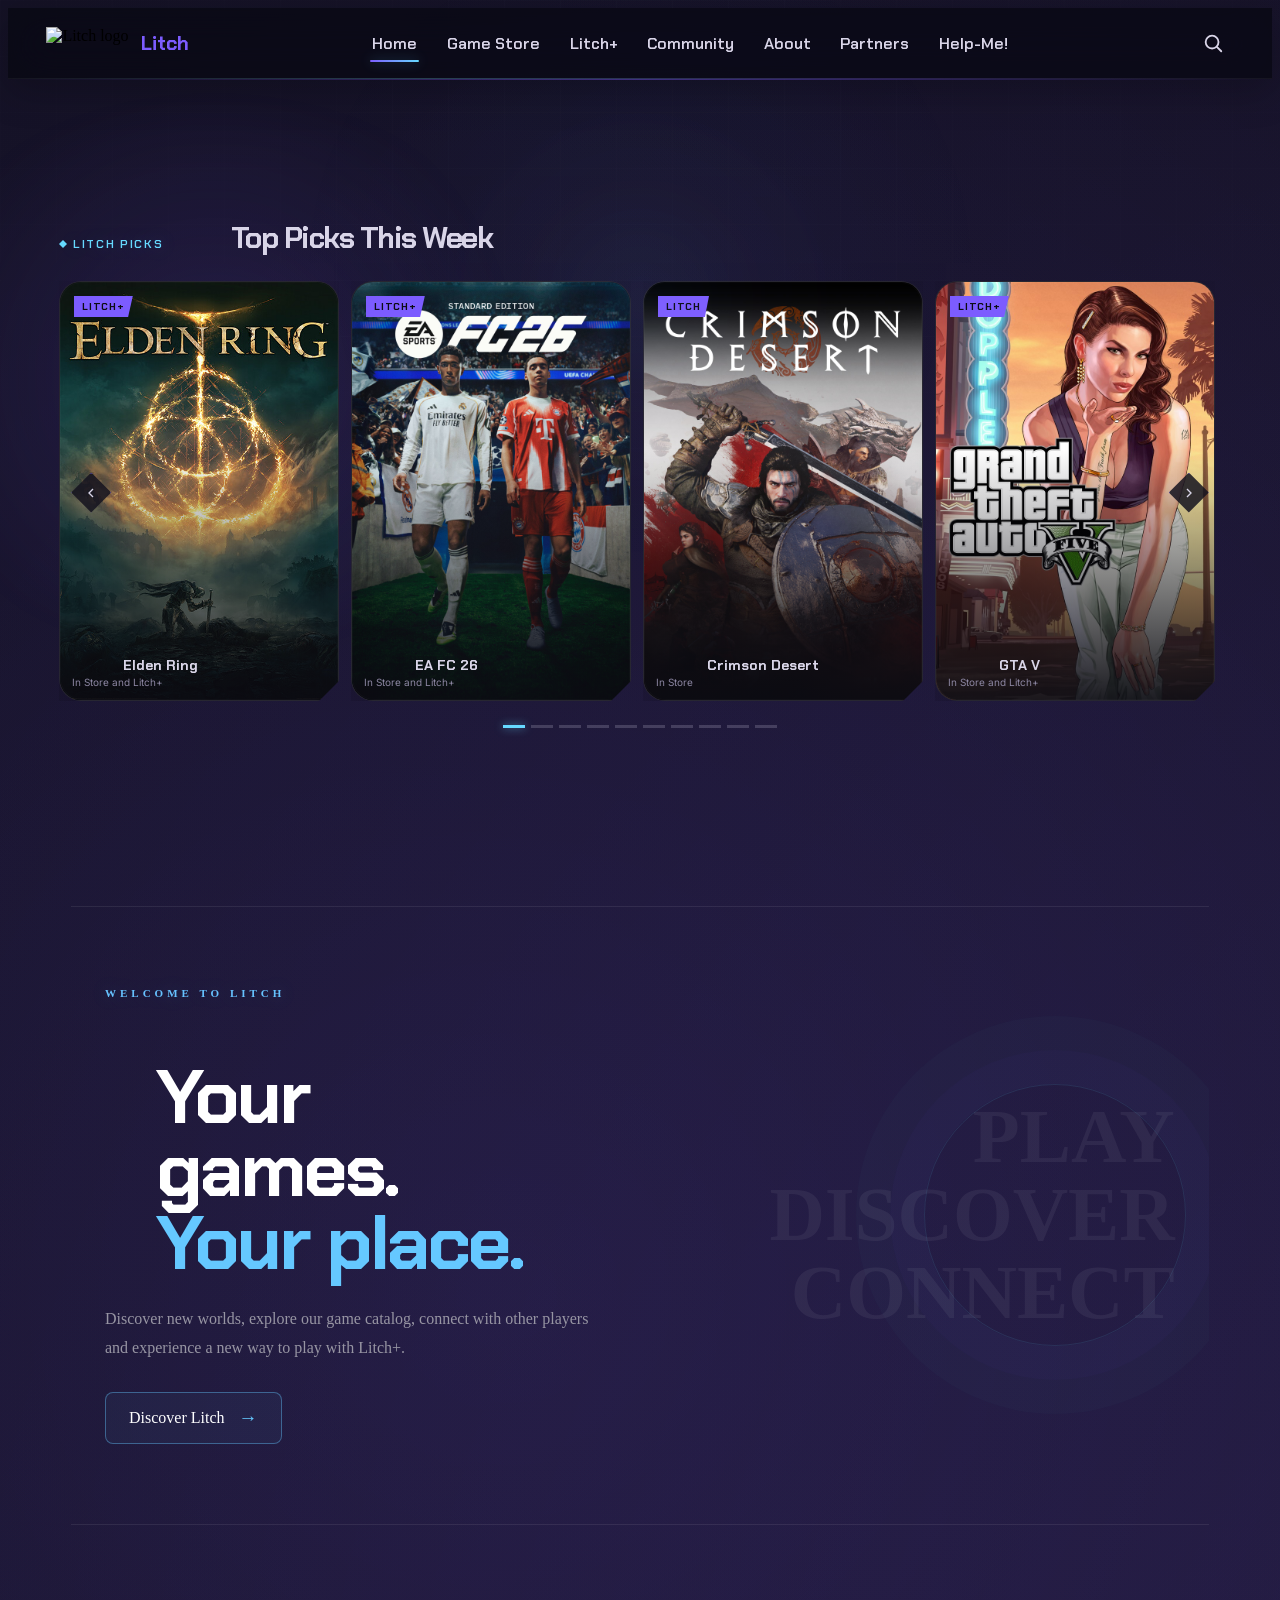
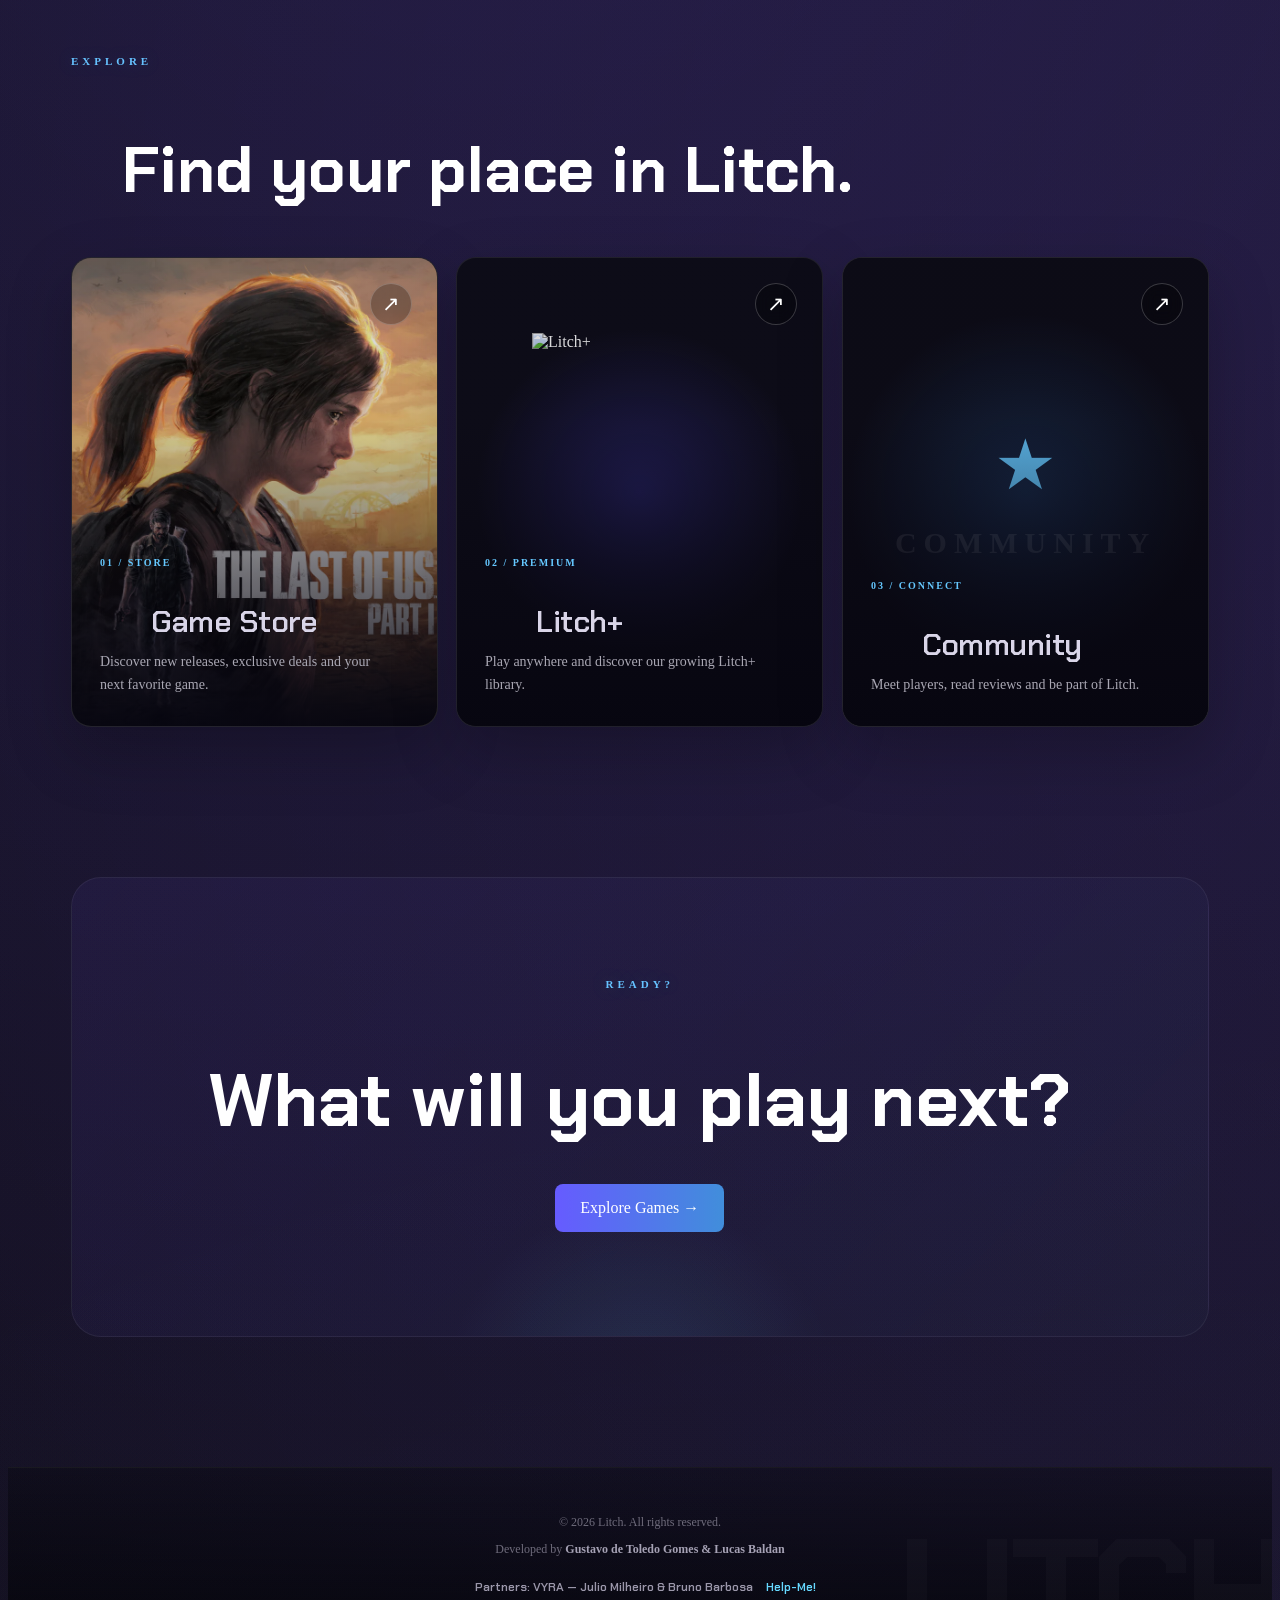
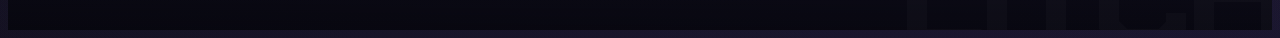
==== html/index.html @ 662e3794 "feat: publica versão completa Litch-VJS" ====
<!DOCTYPE html>
<html lang="pt-br">

<head>
    <meta charset="UTF-8">
    <meta http-equiv="X-UA-Compatible" content="IE=edge">
    <meta name="viewport" content="width=device-width, initial-scale=1.0">

    <link rel="icon" type="image/png" href="../images/favicon.ico">
    <link rel="stylesheet" href="../css/style.css">
    <link rel="stylesheet" href="../css/experience.css">

    <title>Litch</title>
</head>

<body data-page="home">


<!-- =====================================================
     HEADER
====================================================== -->

<header>

    <div class="header__brand">
        <img src="https://raw.githubusercontent.com/lzkkj/Litch_Vers-oFinal/backup-litch-vjs-java/images/LitchLogo.png" alt="Litch logo">
        <h1 class="title">Litch</h1>
    </div>


    <nav class="litch-nav">

        <a href="index.html" class="is-active">
            Home
        </a>

        <a href="game-store.html">
            Game Store
        </a>

        <a href="litch+.html">
            Litch+
        </a>

        <a href="community.html">
            Community
        </a>

        <a href="about.html">
            About
        </a>

        <a href="partners.html">
            Partners
        </a>

        <a href="help-me.html">
            Help-Me!
        </a>

    </nav>


    <button
        class="litch-search-btn"
        aria-label="Pesquisar jogos"
    >

        <svg viewBox="0 0 24 24">

            <circle
                cx="11"
                cy="11"
                r="7">
            </circle>

            <path
                d="M16.5 16.5L21 21">
            </path>

        </svg>

    </button>

</header>


<hr>


<main>


<!-- =====================================================
     CARROSSEL

     AQUI VOCÊ MANTÉM O SEU CARROSSEL ATUAL INTEIRO
====================================================== -->

<section
    id="home"
    class="litch-carousel"
>

    <div class="litch-carousel__header">

        <span class="litch-carousel__eyebrow">
            Litch Picks
        </span>

        <h2 class="litch-carousel__title">
            Top Picks This Week
        </h2>

    </div>


    <div class="litch-carousel__track-wrap">


        <button
            class="litch-carousel__arrow litch-carousel__arrow--prev"
            aria-label="Previous"
        >

            <svg
                viewBox="0 0 24 24"
                fill="none"
                stroke-width="2"
            >

                <path d="M15 18l-6-6 6-6"/>

            </svg>

        </button>



        <div
            class="litch-carousel__track"
            id="litchTrack"
        >


            <!-- SEUS CARDS ATUAIS FICAM AQUI -->


            <article class="litch-card">

                <img
                    class="litch-card__img"
                    src="../images/eldenring.jpg"
                    alt="Elden Ring"
                >

                <div class="litch-card__scrim"></div>

                <span class="litch-card__tag">
                    Litch+
                </span>

                <div class="litch-card__body">

                    <h3 class="litch-card__name">
                        Elden Ring
                    </h3>

                    <p class="litch-card__status">
                        In Store and Litch+
                    </p>

                </div>

            </article>

            <article class="litch-card">
                <img class="litch-card__img" src="../images/eafc26.jpg" alt="Nome do jogo 2">
                <div class="litch-card__scrim"></div>
                <span class="litch-card__tag">Litch+</span>
                <div class="litch-card__body">
                <h3 class="litch-card__name">EA FC 26</h3>
                <p class="litch-card__status">In Store and Litch+</p>
                </div>
            </article>

            <article class="litch-card">
                <img class="litch-card__img" src="../images/crimsondesert.jpg" alt="Nome do jogo 3">
                <div class="litch-card__scrim"></div>
                <span class="litch-card__tag">Litch</span>
                <div class="litch-card__body">
                <h3 class="litch-card__name">Crimson Desert</h3>
                <p class="litch-card__status">In Store</p>
                </div>
            </article>

            <article class="litch-card">
                <img class="litch-card__img" src="../images/gtav.jpg" alt="Nome do jogo 4">
                <div class="litch-card__scrim"></div>
                <span class="litch-card__tag">Litch+</span>
                <div class="litch-card__body">
                <h3 class="litch-card__name">GTA V</h3>
                <p class="litch-card__status">In Store and Litch+</p>
                </div>
            </article>

            <article class="litch-card">
                <img class="litch-card__img" src="../images/tlou1.jpg" alt="Nome do jogo 5">
                <div class="litch-card__scrim"></div>
                <span class="litch-card__tag">Litch</span>
                <div class="litch-card__body">
                <h3 class="litch-card__name">The Last of Us Part I</h3>
                <p class="litch-card__status">In Store</p>
                </div>
            </article>
            
            <article class="litch-card">
                <img class="litch-card__img" src="https://shared.akamai.steamstatic.com/store_item_assets/steam/apps/2277560/library_600x900.jpg" alt="Nome do jogo 6">
                <div class="litch-card__scrim"></div>
                <span class="litch-card__tag">Litch</span>
                <div class="litch-card__body">
                <h3 class="litch-card__name">Wu Chang</h3>
                <p class="litch-card__status">In Store</p>
                </div>
            </article>

            <article class="litch-card">
                <img class="litch-card__img" src="../images/persona5.jpg" alt="Nome do jogo 7">
                <div class="litch-card__scrim"></div>
                <span class="litch-card__tag">Litch+</span>
                <div class="litch-card__body">
                <h3 class="litch-card__name">Persona 5</h3>
                <p class="litch-card__status">In Store and Litch+</p>
                </div>
            </article>

            <article class="litch-card">
                <img class="litch-card__img" src="../images/rdr2.jpeg" alt="Nome do jogo 8">
                <div class="litch-card__scrim"></div>
                <span class="litch-card__tag">Litch+</span>
                <div class="litch-card__body">
                <h3 class="litch-card__name">Red Dead Redemption 2</h3>
                <p class="litch-card__status">In Store and Litch+</p>
                </div>
            </article>

            <article class="litch-card">
                <img class="litch-card__img" src="../images/baldurs_gate3.jpg" alt="Nome do jogo 9">
                <div class="litch-card__scrim"></div>
                <span class="litch-card__tag">Litch</span>
                <div class="litch-card__body">
                <h3 class="litch-card__name">Baldur's Gate 3</h3>
                <p class="litch-card__status">In Store</p>
                </div>
            </article>

            <article class="litch-card">
                <img class="litch-card__img" src="../images/gow-rag.jpg" alt="Nome do jogo 10">
                <div class="litch-card__scrim"></div>
                <span class="litch-card__tag">Litch</span>
                <div class="litch-card__body">
                <h3 class="litch-card__name">God of War: Ragnorak</h3>
                <p class="litch-card__status">In Store</p>
                </div>
            </article>

        </div>

        <button class="litch-carousel__arrow litch-carousel__arrow--next" aria-label="Next">
            <svg viewBox="0 0 24 24" fill="none" stroke-width="2">
                <path d="M9 18l6-6-6-6"/>
            </svg>
        </button>

    </div>

    <div class="litch-carousel__dots" id="litchDots"></div>

</section>


<!-- =====================================================
     APRESENTAÇÃO
====================================================== -->

<section class="home-introduction">


    <div class="home-introduction__content">

        <span class="home-eyebrow">
            WELCOME TO LITCH
        </span>


        <h2>
            Your games.
            <span>Your place.</span>
        </h2>


        <p>
            Discover new worlds, explore our game catalog,
            connect with other players and experience a new
            way to play with Litch+.
        </p>


        <a
            href="about.html"
            class="home-introduction__button"
        >

            Discover Litch

            <span>→</span>

        </a>

    </div>


    <div class="home-introduction__visual">

        <a class="home-introduction__word" href="game-store.html">
            PLAY
        </a>

        <a class="home-introduction__word" href="about.html">
            DISCOVER
        </a>

        <a class="home-introduction__word" href="community.html">
            CONNECT
        </a>

    </div>


</section>



<!-- =====================================================
     EXPLORE LITCH
====================================================== -->

<section class="home-explore">


    <div class="home-explore__header">

        <span class="home-eyebrow">
            EXPLORE
        </span>

        <h2>
            Find your place in Litch.
        </h2>

    </div>



    <div class="home-explore__grid">


        <!-- =========================
             GAME STORE
        ========================== -->

        <a
            href="game-store.html"
            class="home-explore-card"
        >


            <img
                src="../images/tlou1.jpg"
                alt="Game Store"
            >


            <div class="home-explore-card__shade"></div>


            <div class="home-explore-card__content">

                <span>
                    01 / STORE
                </span>

                <h3>
                    Game Store
                </h3>

                <p>
                    Discover new releases,
                    exclusive deals and your
                    next favorite game.
                </p>

            </div>


            <div class="home-explore-card__arrow">
                ↗
            </div>


        </a>



        <!-- =========================
             LITCH+
        ========================== -->

        <a
            href="litch+.html"
            class="home-explore-card home-explore-card--plus"
        >


            <img
                src="https://raw.githubusercontent.com/lzkkj/Litch_Vers-oFinal/backup-litch-vjs-java/images/LitchLogo.png"
                alt="Litch+"
            >


            <div class="home-explore-card__shade"></div>


            <div class="home-explore-card__content">

                <span>
                    02 / PREMIUM
                </span>

                <h3>
                    Litch+
                </h3>

                <p>
                    Play anywhere and discover
                    our growing Litch+ library.
                </p>

            </div>


            <div class="home-explore-card__arrow">
                ↗
            </div>


        </a>



        <!-- =========================
             COMMUNITY
        ========================== -->

        <a
            href="community.html"
            class="home-explore-card home-explore-card--community"
        >


            <div class="home-community-visual">

                <span>★</span>

                <strong>
                    COMMUNITY
                </strong>

            </div>


            <div class="home-explore-card__shade"></div>


            <div class="home-explore-card__content">

                <span>
                    03 / CONNECT
                </span>

                <h3>
                    Community
                </h3>

                <p>
                    Meet players, read reviews
                    and be part of Litch.
                </p>

            </div>


            <div class="home-explore-card__arrow">
                ↗
            </div>


        </a>


    </div>


</section>



<!-- =====================================================
     FINAL
====================================================== -->

<section class="home-final">

    <span class="home-eyebrow">
        READY?
    </span>

    <h2>
        What will you play next?
    </h2>

    <a
        href="game-store.html"
        class="home-final__button"
    >
        Explore Games →
    </a>

</section>


</main>



<!-- =====================================================
     FOOTER
====================================================== -->

<footer class="litch-footer">

    <p>
        © 2026 Litch. All rights reserved.
    </p>


    <p>

        Developed by

        <strong>
            Gustavo de Toledo Gomes & Lucas Baldan
        </strong>

    </p>
    <a class="litch-footer__partners" href="partners.html">
        Partners: VYRA — Julio Milheiro &amp; Bruno Barbosa
    </a>

<a href="help-me.html">
        Help-Me!
    </a>

</footer>


<script
    src="../js/animations.js"
    defer>
</script>

<script
    src="../js/animationsarrows_2.js"
    defer>
</script>

<script src="../js/experience.js" defer></script>
</body>

</html>
---- css/style.css ----
@import url('https://fonts.googleapis.com/css2?family=Chakra+Petch:wght@600;700&family=Inter:wght@400;500;600&display=swap');

html {
  scroll-behavior: smooth;
}

section[id] {
  scroll-margin-top: 80px;
}

body {
  min-height: 100vh;
  background-color: #0b0b12;
  background-image:
    radial-gradient(circle at 20% 20%, rgba(124, 92, 255, 0.18), transparent 45%),
    radial-gradient(circle at 80% 30%, rgba(124, 92, 255, 0.12), transparent 50%),
    radial-gradient(circle at 50% 90%, rgba(102, 217, 255, 0.06), transparent 55%),
    linear-gradient(135deg, #0b0b12, #15101f, #0b0b12);
  background-size: 200% 200%, 200% 200%, 200% 200%, 300% 300%;
  animation: litchDrift 22s ease-in-out infinite;
}

@keyframes litchDrift {
  0% {
    background-position: 0% 0%, 100% 0%, 50% 100%, 0% 50%;
  }
  50% {
    background-position: 20% 30%, 70% 40%, 60% 70%, 100% 50%;
  }
  100% {
    background-position: 0% 0%, 100% 0%, 50% 100%, 0% 50%;
  }
}

@media (prefers-reduced-motion: reduce) {
  body {
    animation: none;
  }
}

/* ---------- Linha divisória sob o header ---------- */
hr {
  border: none;
  height: 1px;
  background: linear-gradient(90deg, transparent, rgba(124, 92, 255, 0.5), transparent);
  margin: 0;
}

/* ---------- Header ---------- */
header {
  display: flex;
  align-items: center;
  justify-content: space-between;
  gap: 32px;
  padding: 16px 32px;
  background: #0b0b12;
  box-shadow: 0 4px 24px rgba(0, 0, 0, 0.5);
  position: relative;
  z-index: 20;
}

.litch-search-btn {
    width: 42px;
    height: 42px;

    display: flex;
    align-items: center;
    justify-content: center;

    border: none;
    border-radius: 10px;

    background: transparent;
    color: #d9d5e8;

    cursor: pointer;

    transition: 
        color 0.2s ease,
        background 0.2s ease,
        transform 0.2s ease;
}

.litch-search-btn svg {
    width: 22px;
    height: 22px;

    fill: none;
    stroke: currentColor;
    stroke-width: 2;
    stroke-linecap: round;
}

.litch-search-btn:hover {
    color: #66d9ff;
    background: rgba(102, 217, 255, 0.08);
    transform: scale(1.08);
}

.litch-search {
    width: min(900px, 90%);
    margin: 30px auto;
}

.litch-search__input {
    height: 58px;

    display: flex;
    align-items: center;

    padding: 0 18px;

    border: 1px solid rgba(102, 217, 255, 0.3);
    border-radius: 12px;

    background: rgba(15, 15, 30, 0.9);
}

.litch-search__input svg {
    width: 22px;
    height: 22px;

    fill: none;
    stroke: #66d9ff;
    stroke-width: 2;
    stroke-linecap: round;
}

.litch-search__input input {
    flex: 1;

    height: 100%;

    margin-left: 14px;

    border: none;
    outline: none;

    background: transparent;

    color: white;

    font-family: 'Inter', sans-serif;
    font-size: 17px;
}

.litch-search__input input::placeholder {
    color: #77748a;
}

.litch-search__results {
    display: grid;
    grid-template-columns: repeat(auto-fill, minmax(220px, 1fr));
    gap: 20px;

    margin-top: 25px;
}

/* =========================================
   COMMUNITY
========================================= */

#community {
    width: 100%;
    padding: 40px 5% 100px;
}

.Comunnity-title {
    margin-bottom: 35px;

    font-family: 'Chakra Petch', sans-serif;
    font-size: 26px;
    font-weight: 700;

    color: #ffffff;
}


/* ---------- Avaliação geral ---------- */

.litch-community-rating {
    width: 100%;
    max-width: 600px;

    margin: 0 auto 50px;

    text-align: center;
}

.litch-community-rating__score {
    display: flex;
    align-items: baseline;
    justify-content: center;

    gap: 5px;
}

.litch-community-rating__score strong {
    font-family: 'Chakra Petch', sans-serif;

    font-size: 52px;
    line-height: 1;

    color: #ffffff;
}

.litch-community-rating__score span {
    font-size: 18px;
    color: #77748a;
}

.litch-community-rating__stars {
    margin-top: 10px;

    font-size: 28px;
    letter-spacing: 5px;

    color: #66d9ff;
}

.litch-community-rating p {
    margin-top: 8px;

    font-size: 13px;

    color: #77748a;
}


/* ---------- Grid ---------- */

.litch-community-grid {
    display: grid;

    grid-template-columns: repeat(2, minmax(0, 1fr));

    gap: 20px;

    max-width: 1200px;

    margin: 0 auto;
}


/* ---------- Card ---------- */

.litch-review-card {
    min-height: 180px;

    padding: 22px;

    border: 1px solid rgba(255, 255, 255, 0.07);
    border-radius: 12px;

    background:
        linear-gradient(
            145deg,
            rgba(38, 34, 76, 0.85),
            rgba(14, 14, 28, 0.95)
        );

    box-shadow:
        0 10px 30px rgba(0, 0, 0, 0.18);

    transition:
        transform 0.25s ease,
        border-color 0.25s ease,
        box-shadow 0.25s ease;
}

.litch-review-card:hover {
    transform: translateY(-4px);

    border-color: rgba(102, 217, 255, 0.3);

    box-shadow:
        0 15px 35px rgba(0, 0, 0, 0.3),
        0 0 20px rgba(102, 217, 255, 0.06);
}


/* ---------- Usuário ---------- */

.litch-review-card__top {
    display: flex;
    align-items: center;

    position: relative;

    margin-bottom: 20px;
}

.litch-review-card__avatar {
    width: 42px;
    height: 42px;

    display: flex;
    align-items: center;
    justify-content: center;

    margin-right: 12px;

    border-radius: 50%;

    background: linear-gradient(
        135deg,
        #66d9ff,
        #526cff
    );

    color: #080812;

    font-family: 'Chakra Petch', sans-serif;
    font-size: 17px;
    font-weight: 700;
}

.litch-review-card__top h3 {
    margin: 0;

    font-size: 15px;
    font-weight: 600;

    color: #ffffff;
}

.litch-review-card__top span {
    display: block;

    margin-top: 3px;

    font-size: 11px;

    color: #77748a;
}


/* ---------- Estrelas ---------- */

.litch-review-card__stars {
    margin-left: auto;

    font-size: 15px;
    letter-spacing: 2px;

    color: #66d9ff;
}


/* ---------- Comentário ---------- */

.litch-review-card > p {
    margin: 0;

    color: #c4c1d0;

    font-size: 14px;
    line-height: 1.65;
}

.header__brand {
  display: flex;
  align-items: center;
  gap: 12px;
}

.header__brand .title {
  font-size: 20px;
  margin: 0;
  text-align: left;
}

header div img {
  height: 32px;
  width: auto;
  display: block;
}

.title {
  font-family: 'Chakra Petch', sans-serif;
  font-size: 32px;
  font-weight: 700;
  color: #7c5cff;
  text-align: center;
  margin-top: 40px;
}

.litch-nav {
  display: flex;
  align-items: center;
  gap: 24px;
}

.litch-nav a {
  position: relative;
  padding-bottom: 4px;
  color: #d9d5e8;
  text-decoration: none;
  font-family: 'Chakra Petch', sans-serif;
  font-size: 16px;
  font-weight: 600;
  transition: color 0.2s ease;
}

.litch-nav a::after {
  content: '';
  position: absolute;
  left: 0;
  bottom: 0;
  width: 0;
  height: 2px;
  background: var(--accent-2, #66d9ff);
  transition: width 0.2s ease;
}

.litch-nav a:hover {
  color: #7c5cff;
}

.litch-nav a:hover::after,
.litch-nav a.is-active::after {
  width: 100%;
}

/* ---------- Títulos de seção (Game Store, Litch+, etc.) ---------- */
main section h2 {
  font-family: 'Chakra Petch', sans-serif;
  font-size: clamp(22px, 2.4vw, 30px);
  font-weight: 700;
  color: var(--text, #d9d5e8);
  padding: 48px clamp(16px, 4vw, 64px) 0;
  margin: 0;
}

main section h3 {
  font-family: 'Chakra Petch', sans-serif;
  font-size: clamp(18px, 2vw, 24px);
  font-weight: 600;
  color: var(--text, #d9d5e8);
  padding: 24px clamp(16px, 4vw, 64px) 0;
  margin: 0;
}

/* ---------- Carrossel do topo ---------- */
.litch-carousel {
  --bg: #0b0b12;
  --card: #15131f;
  --card-hover: #1c1929;
  --accent: #7c5cff;
  --accent-2: #66d9ff;
  --text: #d9d5e8;
  --text-dim: #8d87a3;

  background: transparent;
  padding: 48px clamp(16px, 4vw, 64px);
  font-family: 'Inter', sans-serif;
  color: var(--text);
}

.litch-carousel__header {
  display: flex;
  align-items: baseline;
  gap: 16px;
  margin-bottom: 24px;
}

.litch-carousel__eyebrow {
  font-family: 'Chakra Petch', sans-serif;
  font-size: 12px;
  font-weight: 600;
  letter-spacing: 0.14em;
  text-transform: uppercase;
  color: var(--accent-2);
  position: relative;
  padding-left: 14px;
}

.litch-carousel__eyebrow::before {
  content: '';
  position: absolute;
  left: 0;
  top: 50%;
  width: 8px;
  height: 8px;
  background: var(--accent-2);
  clip-path: polygon(50% 0%, 100% 50%, 50% 100%, 0% 50%);
  transform: translateY(-50%);
}

.litch-carousel__title {
  font-family: 'Chakra Petch', sans-serif;
  font-size: clamp(22px, 2.4vw, 30px);
  font-weight: 700;
  letter-spacing: 0.01em;
  margin: 0;
}

.litch-carousel__track-wrap {
  position: relative;
}

.litch-carousel__track {
  display: flex;
  gap: 12px;
  overflow-x: auto;
  scroll-snap-type: x mandatory;
  scrollbar-width: none;
  padding-bottom: 4px;
}

.litch-carousel__track::-webkit-scrollbar {
  display: none;
}

.litch-card {
  position: relative;
  flex: 0 0 clamp(200px, 22vw, 280px);
  aspect-ratio: 2 / 3;
  scroll-snap-align: start;
  background: var(--card);
  clip-path: polygon(0 0, 100% 0, 100% calc(100% - 20px), calc(100% - 20px) 100%, 0 100%);
  overflow: hidden;
  cursor: pointer;
  box-shadow: 0 8px 24px rgba(0, 0, 0, 0.4);
  transition: transform 0.25s ease, box-shadow 0.25s ease;
}

.litch-card:hover {
  transform: translateY(-4px);
  box-shadow: 0 12px 32px rgba(124, 92, 255, 0.25);
}

.litch-card__img {
  position: absolute;
  inset: 0;
  width: 100%;
  height: 100%;
  object-fit: cover;
  object-position: center;
  display: block;
  background: linear-gradient(160deg, #221f30, #15131f);
  transition: transform 0.4s ease;
}

.litch-card:hover .litch-card__img {
  transform: scale(1.06);
}

.litch-card__scrim {
  position: absolute;
  inset: 0;
  background: linear-gradient(180deg, rgba(11,11,18,0) 40%, rgba(11,11,18,0.92) 100%);
}

.litch-card__tag {
  position: absolute;
  top: 14px;
  left: 14px;
  font-family: 'Chakra Petch', sans-serif;
  font-size: 10px;
  font-weight: 700;
  letter-spacing: 0.08em;
  text-transform: uppercase;
  color: var(--bg);
  background: var(--accent);
  padding: 4px 8px;
  clip-path: polygon(0 0, 100% 0, 92% 100%, 0% 100%);
}

.litch-card__body {
  position: absolute;
  left: 12px;
  right: 12px;
  bottom: 12px;
}

.litch-card__name {
  font-family: 'Chakra Petch', sans-serif;
  font-size: 14px;
  font-weight: 700;
  margin: 0 0 2px;
  line-height: 1.2;
}

.litch-card__status {
  font-size: 10px;
  color: var(--text-dim);
  margin: 0;
}

.litch-carousel__arrow {
  position: absolute;
  top: 50%;
  transform: translateY(-50%);
  width: 40px;
  height: 40px;
  display: grid;
  place-items: center;
  background: rgba(21, 19, 31, 0.85);
  border: 1px solid rgba(124, 92, 255, 0.4);
  clip-path: polygon(50% 0%, 100% 50%, 50% 100%, 0% 50%);
  color: var(--text);
  cursor: pointer;
  transition: background 0.2s ease, border-color 0.2s ease, transform 0.2s ease;
  z-index: 10;
}

.litch-carousel__arrow:hover {
  background: var(--accent);
  border-color: var(--accent);
  transform: translateY(-50%) scale(1.1);
}

.litch-carousel__arrow--prev { left: 12px; }
.litch-carousel__arrow--next { right: 12px; }

.litch-carousel__arrow svg {
  width: 16px;
  height: 16px;
  stroke: currentColor;
}

.litch-carousel__dots {
  display: flex;
  justify-content: center;
  gap: 6px;
  margin-top: 20px;
}

.litch-carousel__dot {
  width: 22px;
  height: 3px;
  background: rgba(217, 213, 232, 0.2);
  border: none;
  cursor: pointer;
  transition: background 0.2s ease;
}

.litch-carousel__dot.is-active {
  background: var(--accent-2);
  box-shadow: 0 0 8px rgba(102, 217, 255, 0.6);
}

/* ---------- Título e subtítulo da Store ---------- */
.litch-game-store__title {
  font-family: 'Chakra Petch', sans-serif;
  font-size: clamp(22px, 2.4vw, 30px);
  font-weight: 700;
  color: var(--text, #d9d5e8);
  padding: 48px clamp(16px, 4vw, 64px) 0;
  margin: 0;
}

.litch-game-store__subtitle {
  font-family: 'Chakra Petch', sans-serif;
  font-size: 20px;
  font-weight: 700;
  color: var(--text, #d9d5e8);
  padding: 0 clamp(16px, 4vw, 64px);
  margin: 40px 0 20px;
}

/* ---------- Hero banner ---------- */
.litch-hero {
  position: relative;
  margin: 24px clamp(16px, 4vw, 64px) 0;
  height: clamp(280px, 40vw, 420px);
  clip-path: polygon(0 0, 100% 0, 100% calc(100% - 40px), calc(100% - 40px) 100%, 0 100%);
  overflow: hidden;
}

.litch-hero__img {
  position: absolute;
  inset: 0;
  width: 100%;
  height: 100%;
  object-fit: cover;
  background: linear-gradient(160deg, #221f30, #15131f);
}

.litch-hero__scrim {
  position: absolute;
  inset: 0;
  background: linear-gradient(90deg, rgba(11,11,18,0.95) 15%, rgba(11,11,18,0.3) 60%, transparent 100%);
}

.litch-hero__content {
  position: absolute;
  left: clamp(20px, 3vw, 48px);
  bottom: clamp(20px, 3vw, 48px);
  max-width: 480px;
  color: #d9d5e8;
}

.litch-hero__tag {
  display: inline-block;
  font-family: 'Chakra Petch', sans-serif;
  font-size: 11px;
  font-weight: 700;
  letter-spacing: 0.1em;
  text-transform: uppercase;
  color: #0b0b12;
  background: #66d9ff;
  padding: 4px 10px;
  clip-path: polygon(0 0, 100% 0, 90% 100%, 0% 100%);
  margin-bottom: 12px;
}

.litch-hero__plus {
  display: inline-block;
  font-family: 'Chakra Petch', sans-serif;
  font-size: 11px;
  font-weight: 700;
  letter-spacing: 0.1em;
  text-transform: uppercase;
  color: #d9d5e8;
  background: #7c5cff;
  padding: 4px 10px;
  clip-path: polygon(0 0, 100% 0, 90% 100%, 0% 100%);
  margin-left: 8px;
}

.litch-hero__name {
  font-family: 'Chakra Petch', sans-serif;
  font-size: clamp(24px, 3vw, 36px);
  font-weight: 700;
  margin: 0 0 8px;
  line-height: 1.15;
}

.litch-hero__desc {
  font-size: 14px;
  color: #8d87a3;
  margin: 0 0 20px;
}

.litch-hero__meta {
  display: flex;
  align-items: center;
  gap: 16px;
}

.litch-hero__price {
  font-family: 'Chakra Petch', sans-serif;
  font-size: 18px;
  font-weight: 700;
  color: #66d9ff;
}

.litch-hero__cta {
  font-family: 'Chakra Petch', sans-serif;
  font-size: 13px;
  font-weight: 700;
  letter-spacing: 0.04em;
  text-transform: uppercase;
  color: #0b0b12;
  background: #7c5cff;
  border: none;
  padding: 10px 20px;
  clip-path: polygon(0 0, 100% 0, 92% 100%, 0% 100%);
  cursor: pointer;
  transition: background 0.2s ease;
}

.litch-hero__cta:hover {
  background: #66d9ff;
}

/* ---------- Carrossel da Store ---------- */
.litch-store-carousel {
  --accent: #7c5cff;
  --accent-2: #66d9ff;
  --text: #d9d5e8;

  padding: 0 clamp(16px, 4vw, 64px) 48px;
}

.litch-store-carousel__track-wrap {
  position: relative;
}

.litch-store-carousel__track {
  display: flex;
  gap: 18px;
  overflow-x: auto;
  scroll-snap-type: x proximity;
  padding-bottom: 4px;


  scrollbar-width: none;
}

.litch-store-carousel__track::-webkit-scrollbar {
  display: none;
}

.litch-store-carousel__track .litch-store-card {
  flex: 0 0 220px;
  scroll-snap-align: start;
  scroll-margin-inline-start: clamp(16px, 4vw, 64px);
}

.litch-store-carousel__jump {
  display: flex;
  flex-wrap: wrap;
  gap: 8px;
  margin-top: 16px;
  padding: 0 clamp(16px, 4vw, 64px);
}

.litch-store-carousel__jump a {
  display: grid;
  place-items: center;
  width: 28px;
  height: 28px;
  font-family: 'Chakra Petch', sans-serif;
  font-size: 12px;
  font-weight: 600;
  color: #8d87a3;
  text-decoration: none;
  background: #15131f;
  border: 1px solid rgba(124, 92, 255, 0.25);
  clip-path: polygon(0 0, 100% 0, 100% 78%, 78% 100%, 0 100%);
  transition: color 0.2s ease, border-color 0.2s ease, background 0.2s ease;
}

.litch-store-carousel__jump a:hover {
  color: #0b0b12;
  background: #66d9ff;
  border-color: #66d9ff;
}

/* ---------- Cards de jogo (usados dentro do carrossel da Store) ---------- */
.litch-store-card {
  position: relative;
  aspect-ratio: 3 / 4;
  background: #15131f;
  clip-path: polygon(0 0, 100% 0, 100% calc(100% - 24px), calc(100% - 24px) 100%, 0 100%);
  overflow: hidden;
  cursor: pointer;
  box-shadow: 0 8px 24px rgba(0, 0, 0, 0.4);
  transition: transform 0.25s ease, box-shadow 0.25s ease;
}

.litch-store-card:hover {
  transform: translateY(-4px);
  box-shadow: 0 12px 32px rgba(124, 92, 255, 0.25);
}

.litch-store-card__img {
  position: absolute;
  inset: 0;
  width: 100%;
  height: 100%;
  object-fit: cover;
  background: linear-gradient(160deg, #221f30, #15131f);
  transition: transform 0.4s ease;
}

.litch-store-card:hover .litch-store-card__img {
  transform: scale(1.06);
}

.litch-store-card__scrim {
  position: absolute;
  inset: 0;
  background: linear-gradient(180deg, rgba(11,11,18,0) 40%, rgba(11,11,18,0.92) 100%);
}

.litch-store-card__discount {
  position: absolute;
  top: 12px;
  left: 12px;
  font-family: 'Chakra Petch', sans-serif;
  font-size: 11px;
  font-weight: 700;
  color: #0b0b12;
  background: #66d9ff;
  padding: 3px 8px;
  clip-path: polygon(0 0, 100% 0, 88% 100%, 0% 100%);
}

.litch-store-card__body {
  position: absolute;
  left: 14px;
  right: 14px;
  bottom: 14px;
}

.litch-store-card__name {
  font-family: 'Chakra Petch', sans-serif;
  font-size: 15px;
  font-weight: 700;
  color: #d9d5e8;
  margin: 0 0 2px;
  line-height: 1.2;
}

.litch-store-card__genre {
  font-size: 11px;
  color: #8d87a3;
  margin: 0 0 8px;
}

.litch-store-card__price {
  display: flex;
  align-items: baseline;
  gap: 8px;
}

.litch-store-card__price-old {
  font-size: 11px;
  color: #8d87a3;
  text-decoration: line-through;
}

.litch-store-card__price-new {
  font-family: 'Chakra Petch', sans-serif;
  font-size: 14px;
  font-weight: 700;
  color: #66d9ff;
}

.litch-store-section {
    margin-left: 0;
    margin-right: 0;
}

.litch-store-section .litch-game-store__subtitle {
    padding-left: 0;
    padding-right: 0;
}

.litch-store-section .litch-store-carousel {
    padding-left: clamp(16px, 4vw, 64px);
    padding-right: clamp(16px, 4vw, 64px);
}
/* ---------- Hero do Litch+ ---------- */
.litch-plus-hero {
  display: flex;
  align-items: center;
  gap: clamp(24px, 4vw, 64px);
  margin: 24px clamp(16px, 4vw, 64px) 0;
  padding: clamp(32px, 5vw, 56px);
  background: linear-gradient(135deg, #15131f, #1c1730);
  clip-path: polygon(0 0, 100% 0, 100% calc(100% - 40px), calc(100% - 40px) 100%, 0 100%);
  box-shadow: 0 12px 32px rgba(0, 0, 0, 0.4);
}

.litch-plus-hero__content {
  flex: 1 1 420px;
  color: #d9d5e8;
}

.litch-plus-hero__tag {
  display: inline-block;
  font-family: 'Chakra Petch', sans-serif;
  font-size: 11px;
  font-weight: 700;
  letter-spacing: 0.1em;
  text-transform: uppercase;
  color: #0b0b12;
  background: #7c5cff;
  padding: 4px 10px;
  clip-path: polygon(0 0, 100% 0, 90% 100%, 0% 100%);
  margin-bottom: 16px;
}

.litch-plus-hero__headline {
  font-family: 'Chakra Petch', sans-serif;
  font-size: clamp(26px, 3.2vw, 40px);
  font-weight: 700;
  line-height: 1.15;
  margin: 0 0 16px;
}

.litch-plus-hero__desc {
  font-size: 15px;
  color: #8d87a3;
  line-height: 1.6;
  margin: 0 0 28px;
  max-width: 420px;
}

.litch-plus-hero__actions {
  display: flex;
  flex-wrap: wrap;
  gap: 14px;
}

.litch-plus-hero__cta {
  font-family: 'Chakra Petch', sans-serif;
  font-size: 14px;
  font-weight: 700;
  letter-spacing: 0.04em;
  text-transform: uppercase;
  color: #0b0b12;
  background: #66d9ff;
  border: none;
  padding: 12px 24px;
  clip-path: polygon(0 0, 100% 0, 92% 100%, 0% 100%);
  cursor: pointer;
  transition: background 0.2s ease, transform 0.2s ease;
}

.litch-plus-hero__cta:hover {
  background: #7c5cff;
  color: #d9d5e8;
  transform: translateY(-2px);
}

.litch-plus-hero__cta--ghost {
  background: transparent;
  color: #d9d5e8;
  border: 1px solid rgba(124, 92, 255, 0.5);
}

.litch-plus-hero__cta--ghost:hover {
  background: rgba(124, 92, 255, 0.15);
  color: #d9d5e8;
}

.litch-plus-hero__visual {
  flex: 1 1 320px;
  aspect-ratio: 4 / 3;
  position: relative;
  clip-path: polygon(6% 0, 100% 0, 100% 94%, 94% 100%, 0 100%, 0 6%);
  overflow: hidden;
  background: linear-gradient(160deg, #221f30, #15131f);
}

.litch-plus-hero__img {
  position: absolute;
  inset: 0;
  width: 100%;
  height: 100%;
  object-fit: cover;
  display: block;
}

a.litch-plus-hero__cta {
  display: inline-block;
  text-decoration: none;
}

@media (max-width: 720px) {
  .litch-plus-hero {
    flex-direction: column;
    text-align: center;
  }

  .litch-plus-hero__actions {
    justify-content: center;
  }

  .litch-plus-hero__desc {
    max-width: none;
  }
}

/* ---------- Planos do Litch+ ---------- */
.litch-plans-grid {
  display: grid;
  grid-template-columns: repeat(auto-fit, minmax(240px, 1fr));
  gap: 24px;
  padding: 32px clamp(16px, 4vw, 64px) 48px;
}

.litch-plan-card {
  position: relative;
  background: #15131f;
  padding: 32px 28px;
  clip-path: polygon(0 0, 100% 0, 100% calc(100% - 28px), calc(100% - 28px) 100%, 0 100%);
  box-shadow: 0 8px 24px rgba(0, 0, 0, 0.4);
  transition: transform 0.25s ease, box-shadow 0.25s ease;
}

.litch-plan-card:hover {
  transform: translateY(-4px);
  box-shadow: 0 12px 32px rgba(124, 92, 255, 0.25);
}

.litch-plan-card--featured {
  background: linear-gradient(150deg, #1c1730, #15131f);
  border: 1px solid rgba(124, 92, 255, 0.5);
}

.litch-plan-card__badge {
  position: absolute;
  top: 18px;
  right: -6px;
  font-family: 'Chakra Petch', sans-serif;
  font-size: 10px;
  font-weight: 700;
  letter-spacing: 0.06em;
  text-transform: uppercase;
  color: #0b0b12;
  background: #66d9ff;
  padding: 4px 10px;
  clip-path: polygon(0 0, 100% 0, 92% 50%, 100% 100%, 0 100%);
}

.litch-plan-card__name {
  font-family: 'Chakra Petch', sans-serif;
  font-size: 18px;
  font-weight: 700;
  color: #d9d5e8;
  margin: 0 0 12px;
}

.litch-plan-card__price {
  font-family: 'Chakra Petch', sans-serif;
  font-size: 30px;
  font-weight: 700;
  color: #66d9ff;
  margin: 0 0 24px;
}

.litch-plan-card__price span {
  font-size: 13px;
  font-weight: 500;
  color: #8d87a3;
}

.litch-plan-card__features {
  list-style: none;
  padding: 0;
  margin: 0 0 28px;
  display: flex;
  flex-direction: column;
  gap: 10px;
}

.litch-plan-card__features li {
  font-size: 13px;
  color: #d9d5e8;
  padding-left: 18px;
  position: relative;
}

.litch-plan-card__features li::before {
  content: '';
  position: absolute;
  left: 0;
  top: 6px;
  width: 6px;
  height: 6px;
  background: #7c5cff;
  clip-path: polygon(50% 0%, 100% 50%, 50% 100%, 0% 50%);
}

.litch-plan-card__cta {
  width: 100%;
  font-family: 'Chakra Petch', sans-serif;
  font-size: 13px;
  font-weight: 700;
  letter-spacing: 0.04em;
  text-transform: uppercase;
  color: #0b0b12;
  background: #7c5cff;
  border: none;
  padding: 12px;
  clip-path: polygon(0 0, 100% 0, 92% 100%, 0% 100%);
  cursor: pointer;
  transition: background 0.2s ease;
}

.litch-plan-card__cta:hover {
  background: #66d9ff;
}

/* ---------- Preview da biblioteca Litch+ (marquee infinito) ---------- */
.litch-library {
  position: relative;
  margin: 40px clamp(16px, 4vw, 64px) 48px;
  display: flex;
  flex-direction: column;
  gap: 14px;
}

/* fade nas bordas, esconde onde a faixa "nasce/morre" */
.litch-library::before,
.litch-library::after {
  content: '';
  position: absolute;
  top: 0;
  bottom: 0;
  width: clamp(40px, 8vw, 120px);
  z-index: 5;
  pointer-events: none;
}

.litch-library::before {
  left: 0;
  background: linear-gradient(90deg, #0b0b12, transparent);
}

.litch-library::after {
  right: 0;
  background: linear-gradient(270deg, #0b0b12, transparent);
}

.litch-library__row {
  overflow: hidden;
}

.litch-library__track {
  display: flex;
  gap: 14px;
  width: max-content;
}

.litch-library__row--left .litch-library__track {
  animation: litchScrollLeft 40s linear infinite;
}

.litch-library__row--right .litch-library__track {
  animation: litchScrollRight 40s linear infinite;
}

.litch-library__row:hover .litch-library__track {
  animation-play-state: paused;
}

@keyframes litchScrollLeft {
  from { transform: translateX(0); }
  to { transform: translateX(-50%); }
}

@keyframes litchScrollRight {
  from { transform: translateX(-50%); }
  to { transform: translateX(0); }
}

.litch-library__cover {
  position: relative;
  flex: 0 0 clamp(120px, 12vw, 160px);
  aspect-ratio: 3 / 4;
  clip-path: polygon(0 0, 100% 0, 100% calc(100% - 16px), calc(100% - 16px) 100%, 0 100%);
  overflow: hidden;
  background: linear-gradient(160deg, #221f30, #15131f);
}

.litch-library__cover img {
  position: absolute;
  inset: 0;
  width: 100%;
  height: 100%;
  object-fit: cover;
  display: block;
}

.litch-library__cover-name {
  position: absolute;
  left: 0;
  right: 0;
  bottom: 0;
  padding: 8px 10px;
  font-family: 'Chakra Petch', sans-serif;
  font-size: 11px;
  font-weight: 600;
  color: #d9d5e8;
  background: linear-gradient(180deg, transparent, rgba(11,11,18,0.95));
  opacity: 0;
  transform: translateY(6px);
  transition: opacity 0.2s ease, transform 0.2s ease;
}

.litch-library__cover:hover .litch-library__cover-name {
  opacity: 1;
  transform: translateY(0);
}

.litch-footer a {
    display: inline-block;

    margin-top: 10px;

    color: #66d9ff;

    text-decoration: none;

    font-family: 'Chakra Petch', sans-serif;

    font-weight: 600;

    transition: 0.2s ease;
}

.litch-footer a:hover {
    color: #ffffff;

    text-shadow:
        0 0 12px rgba(102, 217, 255, 0.4);
}

/* =========================================
   HELP-ME PAGE
========================================= */

.help-main {
    min-height: calc(100vh - 150px);
    padding: 70px 20px 100px;
}


/* ---------- Hero ---------- */

.help-hero {
    max-width: 800px;

    margin: 0 auto 45px;

    text-align: center;
}

.help-hero__eyebrow {
    color: #66d9ff;

    font-family: 'Chakra Petch', sans-serif;

    font-size: 12px;
    font-weight: 700;

    letter-spacing: 3px;
}

.help-hero h2 {
    margin: 12px 0 15px;

    font-family: 'Chakra Petch', sans-serif;

    font-size: clamp(32px, 5vw, 52px);

    color: #ffffff;
}

.help-hero p {
    max-width: 650px;

    margin: auto;

    color: #88859a;

    font-size: 15px;
    line-height: 1.7;
}


/* ---------- AI ---------- */

.litch-ai {
    width: min(900px, 100%);

    margin: auto;

    border: 1px solid rgba(102, 217, 255, 0.16);

    border-radius: 16px;

    background:
        linear-gradient(
            145deg,
            rgba(26, 24, 48, 0.95),
            rgba(11, 11, 20, 0.98)
        );

    overflow: hidden;

    box-shadow:
        0 25px 70px rgba(0, 0, 0, 0.35);
}


/* ---------- AI Header ---------- */

.litch-ai__header {
    display: flex;
    align-items: center;

    gap: 14px;

    padding: 20px 24px;

    border-bottom: 1px solid rgba(255, 255, 255, 0.06);
}

.litch-ai__icon {
    width: 42px;
    height: 42px;

    display: flex;
    align-items: center;
    justify-content: center;

    border-radius: 12px;

    background: rgba(102, 217, 255, 0.1);

    color: #66d9ff;

    font-size: 22px;
}

.litch-ai__header h3 {
    margin: 0;

    color: #ffffff;

    font-family: 'Chakra Petch', sans-serif;

    font-size: 17px;
}

.litch-ai__header span {
    display: block;

    margin-top: 3px;

    color: #66d9ff;

    font-size: 11px;
}


/* ---------- Messages ---------- */

.litch-ai__messages {
    min-height: 300px;

    max-height: 450px;

    overflow-y: auto;

    padding: 25px;
}

.ai-message {
    display: flex;

    gap: 12px;

    margin-bottom: 20px;
}

.ai-message__avatar {
    width: 34px;
    height: 34px;

    flex-shrink: 0;

    display: flex;
    align-items: center;
    justify-content: center;

    border-radius: 10px;

    background: #66d9ff;

    color: #080812;

    font-family: 'Chakra Petch', sans-serif;

    font-weight: 700;
}

.ai-message__content {
    max-width: 75%;

    padding: 13px 16px;

    border-radius: 4px 12px 12px 12px;

    background: rgba(255, 255, 255, 0.045);
}

.ai-message__content strong {
    display: block;

    margin-bottom: 5px;

    color: #66d9ff;

    font-size: 12px;
}

.ai-message__content p {
    margin: 0;

    color: #d9d5e8;

    font-size: 14px;

    line-height: 1.6;
}


/* ---------- Suggestions ---------- */

.litch-ai__suggestions {
    display: flex;

    flex-wrap: wrap;

    gap: 10px;

    padding: 0 25px 20px;
}

.litch-ai__suggestions button {
    padding: 9px 13px;

    border: 1px solid rgba(102, 217, 255, 0.18);

    border-radius: 8px;

    background: rgba(102, 217, 255, 0.04);

    color: #aaa7b8;

    font-size: 12px;

    cursor: pointer;

    transition: 0.2s ease;
}

.litch-ai__suggestions button:hover {
    border-color: rgba(102, 217, 255, 0.45);

    background: rgba(102, 217, 255, 0.09);

    color: #66d9ff;
}


/* ---------- Input ---------- */

.litch-ai__input {
    display: flex;

    gap: 10px;

    padding: 18px 20px;

    border-top: 1px solid rgba(255, 255, 255, 0.06);
}

.litch-ai__input input {
    flex: 1;

    min-width: 0;

    height: 48px;

    padding: 0 16px;

    border: 1px solid rgba(255, 255, 255, 0.08);

    border-radius: 10px;

    outline: none;

    background: #0b0b12;

    color: #ffffff;

    font-family: 'Inter', sans-serif;
}

.litch-ai__input input:focus {
    border-color: rgba(102, 217, 255, 0.45);
}

.litch-ai__input input::placeholder {
    color: #666374;
}

.litch-ai__input > button {
    width: 48px;

    border: none;

    border-radius: 10px;

    background: #66d9ff;

    color: #080812;

    font-size: 18px;

    cursor: pointer;

    transition: 0.2s ease;
}

.litch-ai__input > button:hover {
    transform: translateY(-2px);

    box-shadow:
        0 5px 20px rgba(102, 217, 255, 0.2);
}


/* ---------- FAQ ---------- */

.help-faq {
    width: min(1100px, 100%);

    margin: 90px auto 0;
}

.help-faq > h2 {
    margin-bottom: 25px;

    font-family: 'Chakra Petch', sans-serif;

    color: #ffffff;
}

.help-faq__grid {
    display: grid;

    grid-template-columns: repeat(2, 1fr);

    gap: 18px;
}

.help-faq__grid article {
    padding: 22px;

    border: 1px solid rgba(255, 255, 255, 0.06);

    border-radius: 12px;

    background: rgba(255, 255, 255, 0.025);
}

.help-faq__grid h3 {
    margin: 0 0 8px;

    color: #66d9ff;

    font-family: 'Chakra Petch', sans-serif;

    font-size: 16px;
}

.help-faq__grid p {
    margin: 0;

    color: #8c8999;

    font-size: 13px;

    line-height: 1.6;
}


/* ---------- Footer ---------- */

.litch-footer {
    padding: 35px 20px;

    border-top: 1px solid rgba(255, 255, 255, 0.06);

    text-align: center;

    color: #6f6c7c;

    font-size: 12px;
}

.litch-footer strong {
    color: #a6a2b5;
}

/* ---------- Página dedicada de planos Litch+ ---------- */
.litch-plans-page {
  position: relative;
  min-height: calc(100vh - 80px);
  overflow: hidden;
  display: flex;
  align-items: center;
  justify-content: center;
  padding: 64px clamp(16px, 4vw, 64px);
}

/* colagem de capas do catálogo, ao fundo */
.litch-plans-bg {
  position: absolute;
  inset: 0;
  z-index: 0;
  display: grid;
  grid-template-columns: repeat(8, 1fr);
  gap: 4px;
}

.litch-plans-bg img {
  width: 100%;
  height: 100%;
  object-fit: cover;
  filter: brightness(0.55) saturate(0.85);
}

.litch-plans-bg__scrim {
  position: absolute;
  inset: 0;
  z-index: 1;
  background:
    radial-gradient(circle at 50% 40%, rgba(11,11,18,0.55), rgba(11,11,18,0.8) 70%),
    linear-gradient(180deg, rgba(11,11,18,0.7), rgba(11,11,18,0.85));
}

.litch-plans-page__content {
  position: relative;
  z-index: 2;
  text-align: center;
  max-width: 1100px;
  width: 100%;
}

.litch-plans-page__title {
  font-family: 'Chakra Petch', sans-serif;
  font-size: clamp(30px, 4vw, 46px);
  font-weight: 700;
  color: #d9d5e8;
  margin: 16px 0 12px;
}

.litch-plans-page__subtitle {
  font-size: 15px;
  color: #8d87a3;
  max-width: 480px;
  margin: 0 auto 48px;
}

/* cards maiores, exclusivos dessa página */
.litch-plans-grid--large {
  gap: 32px;
  padding: 0;
}

.litch-plan-card--large {
  padding: 44px 36px;
  text-align: left;
}

.litch-plan-card--large .litch-plan-card__name {
  font-size: 22px;
}

.litch-plan-card--large .litch-plan-card__price {
  font-size: 38px;
  margin-bottom: 32px;
}

.litch-plan-card--large .litch-plan-card__features li {
  font-size: 14px;
}

.litch-plan-card--large .litch-plan-card__cta {
  padding: 14px;
  font-size: 14px;
}

/* ---------- New Releases ---------- */
.litch-releases {
  padding: 48px clamp(16px, 4vw, 64px);
}

.litch-releases__title {
  font-family: 'Chakra Petch', sans-serif;
  font-size: clamp(22px, 2.4vw, 30px);
  font-weight: 700;
  color: #d9d5e8;
  margin: 0 0 20px;
}

.litch-releases__radio {
  display: none;
}

.litch-releases__nav {
  display: flex;
  flex-wrap: wrap;
  gap: 28px;
  border-bottom: 1px solid rgba(124, 92, 255, 0.25);
  margin-bottom: 24px;
  padding-bottom: 12px;
}

.litch-releases__nav label {
  font-family: 'Chakra Petch', sans-serif;
  font-size: 14px;
  font-weight: 600;
  color: #8d87a3;
  cursor: pointer;
  padding-bottom: 12px;
  position: relative;
  transition: color 0.2s ease;
}

.litch-releases__nav label::after {
  content: '';
  position: absolute;
  left: 0;
  bottom: -13px;
  width: 100%;
  height: 2px;
  background: #ff8a3d;
  transform: scaleX(0);
  transition: transform 0.2s ease;
}

.litch-releases__nav label:hover {
  color: #d9d5e8;
}

/* mostra o painel certo conforme o radio marcado */
.litch-releases__panel {
  display: none;
  flex-direction: column;
  gap: 2px;
}

#tab-popular:checked ~ .litch-releases__nav label[for="tab-popular"],
#tab-bestsellers:checked ~ .litch-releases__nav label[for="tab-bestsellers"],
#tab-anticipated:checked ~ .litch-releases__nav label[for="tab-anticipated"],
#tab-deals:checked ~ .litch-releases__nav label[for="tab-deals"],
#tab-free:checked ~ .litch-releases__nav label[for="tab-free"] {
  color: #d9d5e8;
}

#tab-popular:checked ~ .litch-releases__nav label[for="tab-popular"]::after,
#tab-bestsellers:checked ~ .litch-releases__nav label[for="tab-bestsellers"]::after,
#tab-anticipated:checked ~ .litch-releases__nav label[for="tab-anticipated"]::after,
#tab-deals:checked ~ .litch-releases__nav label[for="tab-deals"]::after,
#tab-free:checked ~ .litch-releases__nav label[for="tab-free"]::after {
  transform: scaleX(1);
}

#tab-popular:checked ~ .litch-releases__panel--popular,
#tab-bestsellers:checked ~ .litch-releases__panel--bestsellers,
#tab-anticipated:checked ~ .litch-releases__panel--anticipated,
#tab-deals:checked ~ .litch-releases__panel--deals,
#tab-free:checked ~ .litch-releases__panel--free {
  display: flex;
}

/* cada linha da lista */
.litch-release-row {
  display: flex;
  align-items: center;
  gap: 18px;
  padding: 12px;
  background: #15131f;
  transition: background 0.2s ease;
}

.litch-release-row:hover {
  background: #1c1929;
}

.litch-release-row__img {
  width: 90px;
  aspect-ratio: 3 / 4;
  object-fit: cover;
  flex-shrink: 0;
  clip-path: polygon(0 0, 100% 0, 100% calc(100% - 10px), calc(100% - 10px) 100%, 0 100%);
  background: linear-gradient(160deg, #221f30, #15131f);
}

.litch-release-row__info {
  flex: 1;
  min-width: 0;
}

.litch-release-row__name {
  font-family: 'Chakra Petch', sans-serif;
  font-size: 15px;
  font-weight: 700;
  color: #d9d5e8;
  margin: 0 0 4px;
}

.litch-release-row__genre {
  font-size: 12px;
  color: #8d87a3;
  margin: 0 0 4px;
}

.litch-release-row__date {
  font-size: 11px;
  color: #7c5cff;
  margin: 0;
}

.litch-release-row__price {
  display: flex;
  align-items: center;
  gap: 10px;
  flex-shrink: 0;
}

.litch-release-row__discount {
  font-family: 'Chakra Petch', sans-serif;
  font-size: 12px;
  font-weight: 700;
  color: #0b0b12;
  background: #ff8a3d;
  padding: 4px 8px;
  clip-path: polygon(0 0, 100% 0, 85% 100%, 0% 100%);
}

.litch-release-row__price-old {
  font-size: 12px;
  color: #8d87a3;
  text-decoration: line-through;
}

.litch-release-row__price-new {
  font-family: 'Chakra Petch', sans-serif;
  font-size: 15px;
  font-weight: 700;
  color: #d9d5e8;
}

.litch-release-row__price-new--free {
  color: #7c5cff;
}

@media (max-width: 640px) {
  .litch-release-row__genre,
  .litch-release-row__date {
    display: none;
  }
}

/* ---------- Responsive ---------- */

@media (max-width: 700px) {

    .help-main {
        padding-top: 45px;
    }

    .help-faq__grid {
        grid-template-columns: 1fr;
    }

    .litch-ai__messages {
        min-height: 250px;
    }

}

@media (prefers-reduced-motion: reduce) {
  .litch-library__track {
    animation: none;
  }
}

@media (max-width: 640px) {
  .litch-carousel__arrow { display: none; }
}

/* ---------- Responsividade ---------- */

@media (max-width: 800px) {

    .litch-community-grid {
        grid-template-columns: 1fr;
    }

}

@media (max-width: 500px) {

    #community {
        padding-left: 20px;
        padding-right: 20px;
    }

    .litch-community-rating__score strong {
        font-size: 44px;
    }

    .litch-review-card__stars {
        font-size: 12px;
    }

}

@media (max-width: 640px) {
  .litch-plans-bg {
    grid-template-columns: repeat(4, 1fr);
  }
}


/* =========================================================
   LITCH GAME HOVER PREVIEW
   Preview lateral inspirado em lojas de jogos, com a paleta Litch
   ========================================================= */

/* O preview abaixo pertence exclusivamente à seção New Releases e suas 5 abas. */
.litch-releases .litch-release-row {
  position: relative;
  transition:
    background 0.2s ease,
    transform 0.22s ease,
    box-shadow 0.22s ease;
}

.litch-releases .litch-release-row.litch-preview-source-active {
  background: #1c1929;
  transform: translateX(6px);
  box-shadow:
    inset 3px 0 0 #7c5cff,
    0 10px 28px rgba(0, 0, 0, 0.28),
    0 0 22px rgba(124, 92, 255, 0.10);
  z-index: 2;
}

.litch-game-preview {
  --preview-bg: #15131f;
  --preview-bg-2: #1c1929;
  --preview-border: rgba(124, 92, 255, 0.45);
  --preview-purple: #7c5cff;
  --preview-blue: #66d9ff;
  --preview-text: #d9d5e8;
  --preview-dim: #8d87a3;

  position: fixed;
  left: 0;
  top: 0;
  width: min(340px, calc(100vw - 28px));
  padding: 15px;

  border: 1px solid var(--preview-border);
  border-radius: 14px;

  background:
    radial-gradient(circle at 100% 0%, rgba(124, 92, 255, 0.18), transparent 42%),
    linear-gradient(145deg, rgba(28, 25, 41, 0.98), rgba(11, 11, 18, 0.98));

  color: var(--preview-text);
  box-shadow:
    0 20px 50px rgba(0, 0, 0, 0.58),
    0 0 32px rgba(124, 92, 255, 0.12);

  backdrop-filter: blur(16px);
  -webkit-backdrop-filter: blur(16px);

  opacity: 0;
  visibility: hidden;
  pointer-events: none;
  transform: translateY(8px) scale(0.975);
  transform-origin: 0 50%;

  transition:
    opacity 0.16s ease,
    visibility 0.16s ease,
    transform 0.18s ease;

  z-index: 9999;
}

.litch-game-preview.opens-left {
  transform-origin: 100% 50%;
}

.litch-game-preview.is-visible {
  opacity: 1;
  visibility: visible;
  pointer-events: auto;
  transform: translateY(0) scale(1);
}

.litch-game-preview::before {
  content: '';
  position: absolute;
  left: -1px;
  top: 18px;
  width: 3px;
  height: 56px;
  border-radius: 0 4px 4px 0;
  background: linear-gradient(180deg, #7c5cff, #66d9ff);
  box-shadow: 0 0 16px rgba(102, 217, 255, 0.35);
}

.litch-game-preview.opens-left::before {
  left: auto;
  right: -1px;
  border-radius: 4px 0 0 4px;
}

.litch-game-preview__topline {
  display: flex;
  align-items: center;
  justify-content: space-between;
  gap: 12px;
  margin-bottom: 5px;
}

.litch-game-preview__eyebrow {
  font-family: 'Chakra Petch', sans-serif;
  font-size: 10px;
  font-weight: 700;
  letter-spacing: 0.12em;
  text-transform: uppercase;
  color: var(--preview-blue);
}

.litch-game-preview__price {
  font-family: 'Chakra Petch', sans-serif;
  font-size: 12px;
  font-weight: 700;
  color: #ffffff;
  white-space: nowrap;
}

.litch-game-preview__title {
  margin: 0;
  padding: 0 !important;
  font-family: 'Chakra Petch', sans-serif;
  font-size: 20px !important;
  font-weight: 700;
  line-height: 1.15;
  color: #ffffff;
}

.litch-game-preview__meta {
  margin: 6px 0 10px;
  font-family: 'Inter', sans-serif;
  font-size: 11px;
  color: var(--preview-dim);
}

.litch-game-preview__tags {
  display: flex;
  flex-wrap: wrap;
  gap: 6px;
  margin-bottom: 12px;
}

.litch-game-preview__tags span {
  display: inline-flex;
  align-items: center;
  min-height: 23px;
  padding: 4px 7px;
  border: 1px solid rgba(124, 92, 255, 0.22);
  border-radius: 5px;
  background: rgba(124, 92, 255, 0.10);
  font-family: 'Inter', sans-serif;
  font-size: 10px;
  font-weight: 600;
  color: #c9c4dc;
}

.litch-game-preview__video {
  position: relative;
  display: block;
  width: 100%;
  aspect-ratio: 16 / 9;
  overflow: hidden;
  border: 1px solid rgba(102, 217, 255, 0.16);
  border-radius: 9px;
  background: #0b0b12;
  text-decoration: none;
  box-shadow: inset 0 0 0 1px rgba(255, 255, 255, 0.02);
}

.litch-game-preview__video img {
  width: 100%;
  height: 100%;
  display: block;
  object-fit: cover;
  transition: transform 0.35s ease, filter 0.35s ease;
}

.litch-game-preview__video-shade {
  position: absolute;
  inset: 0;
  background:
    radial-gradient(circle at 50% 50%, transparent 0 24%, rgba(11, 11, 18, 0.10) 42%),
    linear-gradient(180deg, rgba(11, 11, 18, 0.06), rgba(11, 11, 18, 0.72));
  transition: background 0.25s ease;
}

.litch-game-preview__video:hover img {
  transform: scale(1.045);
  filter: saturate(1.12) brightness(1.04);
}

.litch-game-preview__video:hover .litch-game-preview__video-shade {
  background: linear-gradient(180deg, rgba(11, 11, 18, 0), rgba(11, 11, 18, 0.62));
}

.litch-game-preview__play {
  position: absolute;
  left: 50%;
  top: 50%;
  width: 48px;
  height: 48px;
  display: grid;
  place-items: center;
  transform: translate(-50%, -50%);
  border: 1px solid rgba(255, 255, 255, 0.20);
  border-radius: 50%;
  background: rgba(11, 11, 18, 0.78);
  color: #ffffff;
  box-shadow:
    0 8px 24px rgba(0, 0, 0, 0.42),
    0 0 18px rgba(124, 92, 255, 0.22);
  transition: transform 0.2s ease, background 0.2s ease;
}

.litch-game-preview__play svg {
  width: 20px;
  height: 20px;
  fill: currentColor;
  transform: translateX(1px);
}

.litch-game-preview__video:hover .litch-game-preview__play {
  transform: translate(-50%, -50%) scale(1.08);
  background: var(--preview-purple);
}

.litch-game-preview__video-label {
  position: absolute;
  left: 10px;
  bottom: 8px;
  font-family: 'Chakra Petch', sans-serif;
  font-size: 10px;
  font-weight: 700;
  letter-spacing: 0.05em;
  text-transform: uppercase;
  color: #ffffff;
}

.litch-game-preview__image-wrap {
  position: relative;
  margin-top: 9px;
  overflow: hidden;
  border: 1px solid rgba(124, 92, 255, 0.16);
  border-radius: 9px;
  background: #0b0b12;
}

.litch-game-preview__image {
  width: 100%;
  height: 118px;
  display: block;
  object-fit: cover;
  background: linear-gradient(160deg, #221f30, #15131f);
  transition: transform 0.35s ease, filter 0.35s ease;
}

.litch-game-preview__image-wrap:hover .litch-game-preview__image {
  transform: scale(1.035);
  filter: saturate(1.08);
}

.litch-game-preview__media-label {
  position: absolute;
  z-index: 2;
  left: 8px;
  top: 8px;
  padding: 3px 6px;
  border-radius: 4px;
  background: rgba(11, 11, 18, 0.76);
  font-family: 'Chakra Petch', sans-serif;
  font-size: 9px;
  font-weight: 700;
  letter-spacing: 0.05em;
  text-transform: uppercase;
  color: var(--preview-blue);
}

@media (max-width: 820px), (hover: none) {
  .litch-game-preview {
    display: none !important;
  }

  .litch-releases .litch-release-row.litch-preview-source-active {
    transform: none;
    box-shadow: none;
  }
}

@media (prefers-reduced-motion: reduce) {
  .litch-game-preview,
  .litch-game-preview *,
  .litch-releases .litch-release-row {
    transition: none !important;
  }
}



/* ---------- Estado fixado do Hover Preview ---------- */
.litch-game-preview.is-pinned {
  border-color: rgba(102, 217, 255, 0.72);
  box-shadow:
    0 24px 60px rgba(0, 0, 0, 0.65),
    0 0 0 1px rgba(124, 92, 255, 0.18),
    0 0 34px rgba(102, 217, 255, 0.16);
  cursor: default;
}

.litch-game-preview.is-pinned::before {
  width: 4px;
  background: linear-gradient(180deg, #66d9ff, #7c5cff);
  box-shadow: 0 0 20px rgba(102, 217, 255, 0.55);
}

.litch-game-preview.is-pinned .litch-game-preview__eyebrow {
  color: #66d9ff;
}

/* ---------- Setas + dots nos carrosséis da Store (Highlights / Online) ---------- */
.litch-store-carousel .litch-carousel__arrow--prev { left: 4px; }
.litch-store-carousel .litch-carousel__arrow--next { right: 4px; }

.litch-store-carousel .litch-carousel__dots {
  margin-top: 16px;
}

@media (max-width: 640px) {
  .litch-store-carousel .litch-carousel__arrow { display: none; }
}

/* =========================================================
   LITCH+ — 25-DAY FREE TRIAL PAGE
   Este arquivo complementa o style.css principal.
   ========================================================= */

.litch-trial-page {
    position: relative;
    min-height: calc(100vh - 80px);
    overflow: hidden;
    padding: 64px clamp(16px, 4vw, 64px) 80px;
}

.litch-trial-bg {
    position: absolute;
    inset: 0;
    z-index: 0;

    display: grid;
    grid-template-columns: repeat(8, 1fr);

    gap: 4px;

    pointer-events: none;
}

.litch-trial-bg img {
    width: 100%;
    height: 100%;
    min-height: 220px;

    object-fit: cover;

    filter:
        brightness(0.46)
        saturate(0.82);
}

.litch-trial-bg__scrim {
    position: absolute;
    inset: 0;
    z-index: 1;

    pointer-events: none;

    background:
        radial-gradient(
            circle at 50% 10%,
            rgba(124, 92, 255, 0.20),
            transparent 38%
        ),
        radial-gradient(
            circle at 78% 42%,
            rgba(102, 217, 255, 0.07),
            transparent 30%
        ),
        linear-gradient(
            180deg,
            rgba(11, 11, 18, 0.72),
            rgba(11, 11, 18, 0.91) 42%,
            rgba(11, 11, 18, 0.97)
        );
}

.litch-trial-page__content {
    position: relative;
    z-index: 2;

    width: min(1180px, 100%);
    margin: 0 auto;

    text-align: center;
}

main .litch-trial-page__title {
    max-width: 850px;

    margin: 16px auto 12px;
    padding: 0;

    color: #f7f5ff;

    font-family: 'Chakra Petch', sans-serif;
    font-size: clamp(34px, 4.8vw, 56px);
    font-weight: 700;
    line-height: 1.05;
}

.litch-trial-page__subtitle {
    max-width: 760px;

    margin: 0 auto 40px;

    color: #aaa5b8;

    font-size: 15px;
    line-height: 1.7;
}


/* =========================================================
   CHECKOUT HUD
   ========================================================= */

.litch-trial-checkout {
    display: grid;

    grid-template-columns:
        minmax(0, 1.45fr)
        minmax(280px, 0.72fr);

    width: min(1040px, 100%);

    margin: 0 auto;

    overflow: hidden;

    text-align: left;

    border:
        1px solid
        rgba(124, 92, 255, 0.34);

    border-radius: 18px;

    background:
        linear-gradient(
            145deg,
            rgba(26, 23, 42, 0.97),
            rgba(11, 11, 18, 0.98)
        );

    box-shadow:
        0 28px 80px rgba(0, 0, 0, 0.52),
        0 0 40px rgba(124, 92, 255, 0.08);

    backdrop-filter: blur(16px);
}

.litch-trial-checkout__main {
    padding:
        clamp(24px, 4vw, 42px);
}

.litch-trial-checkout__header {
    display: flex;

    align-items: center;

    gap: 14px;

    margin-bottom: 16px;
}

.litch-trial-checkout__icon {
    width: 48px;
    height: 48px;

    flex: 0 0 48px;

    display: grid;
    place-items: center;

    border:
        1px solid
        rgba(102, 217, 255, 0.22);

    border-radius: 13px;

    background:
        rgba(102, 217, 255, 0.08);

    color: #66d9ff;
}

.litch-trial-checkout__icon svg {
    width: 24px;

    fill: none;
    stroke: currentColor;

    stroke-width: 1.7;
    stroke-linecap: round;
    stroke-linejoin: round;
}

.litch-trial-checkout__header span {
    display: block;

    margin-bottom: 3px;

    color: #66d9ff;

    font-size: 10px;
    font-weight: 600;

    letter-spacing: 0.14em;

    text-transform: uppercase;
}

main .litch-trial-checkout__header h3 {
    margin: 0;
    padding: 0;

    color: #f5f3ff;

    font-family: 'Chakra Petch', sans-serif;

    font-size: 22px;
    font-weight: 700;
}

.litch-trial-zero-charge {
    display: flex;

    align-items: center;
    justify-content: space-between;

    gap: 18px;

    margin-bottom: 27px;

    padding: 13px 15px;

    border-left: 3px solid #7c5cff;

    background:
        rgba(124, 92, 255, 0.07);
}

.litch-trial-zero-charge strong {
    flex: 0 0 auto;

    color: #d9d5e8;

    font-family: 'Chakra Petch', sans-serif;

    font-size: 12px;
}

.litch-trial-zero-charge span {
    color: #8d87a3;

    font-size: 11px;
    line-height: 1.45;
}


/* =========================================================
   PAYMENT FORM
   ========================================================= */

.litch-trial-form {
    display: grid;

    grid-template-columns:
        repeat(2, minmax(0, 1fr));

    gap: 17px;
}

.litch-trial-field--full,
.litch-trial-terms,
.litch-trial-submit,
.litch-trial-form__status {
    grid-column: 1 / -1;
}

.litch-trial-field {
    min-width: 0;
}

.litch-trial-field label {
    display: block;

    margin-bottom: 7px;

    color: #d9d5e8;

    font-size: 12px;
    font-weight: 600;
}

.litch-trial-field input {
    width: 100%;
    height: 50px;

    box-sizing: border-box;

    padding: 0 14px;

    outline: none;

    border:
        1px solid
        rgba(255, 255, 255, 0.09);

    border-radius: 10px;

    background:
        rgba(7, 7, 13, 0.76);

    color: #ffffff;

    font-family: 'Inter', sans-serif;
    font-size: 14px;

    transition:
        border-color 0.2s ease,
        box-shadow 0.2s ease,
        background 0.2s ease;
}

.litch-trial-field input::placeholder {
    color: #5d596a;
}

.litch-trial-field input:hover {
    border-color:
        rgba(124, 92, 255, 0.30);
}

.litch-trial-field input:focus {
    border-color:
        rgba(102, 217, 255, 0.68);

    background:
        rgba(9, 9, 17, 0.94);

    box-shadow:
        0 0 0 3px rgba(102, 217, 255, 0.07),
        0 0 18px rgba(102, 217, 255, 0.05);
}

.litch-trial-card-input {
    position: relative;
}

.litch-trial-card-input input {
    padding-right: 50px;
}

.litch-trial-card-input svg {
    position: absolute;

    top: 50%;
    right: 15px;

    width: 21px;

    transform: translateY(-50%);

    fill: none;

    stroke: #77748a;

    stroke-width: 1.6;

    pointer-events: none;
}

.litch-trial-terms {
    display: flex;

    align-items: flex-start;

    gap: 10px;

    margin-top: 3px;

    color: #8d87a3;

    font-size: 11px;
    line-height: 1.55;

    cursor: pointer;
}

.litch-trial-terms input {
    width: 16px;
    height: 16px;

    margin: 2px 0 0;

    flex: 0 0 16px;

    accent-color: #7c5cff;
}

.litch-trial-submit {
    min-height: 52px;

    display: flex;

    align-items: center;
    justify-content: center;

    gap: 10px;

    margin-top: 2px;

    border: none;

    background:
        linear-gradient(
            90deg,
            #7c5cff,
            #66d9ff
        );

    color: #090910;

    clip-path:
        polygon(
            0 0,
            100% 0,
            97% 100%,
            0% 100%
        );

    cursor: pointer;

    font-family: 'Chakra Petch', sans-serif;

    font-size: 13px;
    font-weight: 700;

    letter-spacing: 0.04em;

    text-transform: uppercase;

    box-shadow:
        0 12px 28px
        rgba(124, 92, 255, 0.15);

    transition:
        transform 0.2s ease,
        filter 0.2s ease,
        box-shadow 0.2s ease;
}

.litch-trial-submit svg {
    width: 18px;

    fill: none;
    stroke: currentColor;

    stroke-width: 2;
    stroke-linecap: round;
    stroke-linejoin: round;

    transition:
        transform 0.2s ease;
}

.litch-trial-submit:hover {
    transform:
        translateY(-2px);

    filter:
        brightness(1.08);

    box-shadow:
        0 16px 34px rgba(124, 92, 255, 0.25),
        0 0 24px rgba(102, 217, 255, 0.08);
}

.litch-trial-submit:hover svg {
    transform:
        translateX(3px);
}

.litch-trial-form__status {
    min-height: 16px;

    margin: -2px 0 0;

    font-size: 11px;
    line-height: 1.5;
}

.litch-trial-form__status.is-error {
    color: #ff8a7a;
}

.litch-trial-form__status.is-success {
    color: #66d9ff;
}


/* =========================================================
   TRIAL SUMMARY
   ========================================================= */

.litch-trial-summary {
    position: relative;

    overflow: hidden;

    padding:
        clamp(26px, 3vw, 38px);

    border-left:
        1px solid
        rgba(255, 255, 255, 0.06);

    background:
        radial-gradient(
            circle at 100% 0%,
            rgba(124, 92, 255, 0.24),
            transparent 38%
        ),
        linear-gradient(
            180deg,
            rgba(28, 25, 48, 0.90),
            rgba(12, 12, 21, 0.96)
        );
}

.litch-trial-summary::after {
    content: 'L+';

    position: absolute;

    right: -13px;
    bottom: -38px;

    color:
        rgba(124, 92, 255, 0.055);

    font-family: 'Chakra Petch', sans-serif;

    font-size: 160px;
    font-weight: 700;

    line-height: 1;

    pointer-events: none;
}

.litch-trial-summary__eyebrow {
    display: block;

    margin-bottom: 8px;

    color: #66d9ff;

    font-family: 'Chakra Petch', sans-serif;

    font-size: 10px;
    font-weight: 700;

    letter-spacing: 0.14em;

    text-transform: uppercase;
}

main .litch-trial-summary h3 {
    position: relative;
    z-index: 1;

    margin: 0 0 20px;
    padding: 0;

    color: #f3f1fa;

    font-family: 'Chakra Petch', sans-serif;

    font-size: 25px;
    font-weight: 700;
}

.litch-trial-summary__price {
    position: relative;
    z-index: 1;

    display: flex;

    align-items: baseline;

    gap: 8px;

    margin-bottom: 28px;
}

.litch-trial-summary__price strong {
    color: #66d9ff;

    font-family: 'Chakra Petch', sans-serif;

    font-size: 32px;

    line-height: 1;
}

.litch-trial-summary__price span {
    color: #77748a;

    font-size: 11px;
}

.litch-trial-timeline {
    position: relative;
    z-index: 1;

    margin-bottom: 28px;
}

.litch-trial-timeline__item {
    position: relative;

    display: grid;

    grid-template-columns:
        16px 1fr;

    gap: 11px;

    min-height: 56px;
}

.litch-trial-timeline__item:not(:last-child)::after {
    content: '';

    position: absolute;

    left: 5px;
    top: 14px;

    width: 1px;
    height: 41px;

    background:
        rgba(124, 92, 255, 0.34);
}

.litch-trial-timeline__dot {
    width: 11px;
    height: 11px;

    margin-top: 3px;

    box-sizing: border-box;

    border:
        2px solid
        #7c5cff;

    border-radius: 50%;

    background: #15131f;
}

.litch-trial-timeline__item.is-current
.litch-trial-timeline__dot {
    border-color: #66d9ff;

    background: #66d9ff;

    box-shadow:
        0 0 12px
        rgba(102, 217, 255, 0.45);
}

.litch-trial-timeline__item strong {
    display: block;

    color: #d9d5e8;

    font-size: 12px;
    font-weight: 600;
}

.litch-trial-timeline__item small {
    display: block;

    margin-top: 3px;

    color: #77748a;

    font-size: 10px;
}

.litch-trial-benefits {
    position: relative;
    z-index: 1;

    display: flex;

    flex-direction: column;

    gap: 10px;

    margin: 0 0 28px;

    padding: 0;

    list-style: none;
}

.litch-trial-benefits li {
    position: relative;

    padding-left: 19px;

    color: #bbb7c8;

    font-size: 11px;
}

.litch-trial-benefits li::before {
    content: '✓';

    position: absolute;

    left: 0;
    top: -1px;

    color: #66d9ff;

    font-weight: 700;
}

.litch-trial-security {
    position: relative;
    z-index: 1;

    display: flex;

    align-items: center;

    gap: 8px;

    padding-top: 17px;

    border-top:
        1px solid
        rgba(255, 255, 255, 0.06);

    color: #686476;

    font-size: 10px;
}

.litch-trial-security svg {
    width: 15px;

    fill: none;
    stroke: currentColor;

    stroke-width: 1.8;

    stroke-linecap: round;
    stroke-linejoin: round;
}


/* =========================================================
   FIVE TRIAL GAMES
   ========================================================= */

.litch-trial-games {
    width: 100%;

    margin: 58px auto 0;

    text-align: left;
}

.litch-trial-games__header {
    display: flex;

    align-items: end;
    justify-content: space-between;

    gap: 20px;

    margin-bottom: 20px;
}

.litch-trial-games__eyebrow {
    display: block;

    margin-bottom: 7px;

    color: #66d9ff;

    font-family: 'Chakra Petch', sans-serif;

    font-size: 10px;
    font-weight: 700;

    letter-spacing: 0.14em;

    text-transform: uppercase;
}

main .litch-trial-games__header h2 {
    margin: 0;
    padding: 0;

    color: #f3f1fa;

    font-family: 'Chakra Petch', sans-serif;

    font-size:
        clamp(22px, 3vw, 31px);

    font-weight: 700;
}

.litch-trial-games__amount {
    flex: 0 0 auto;

    padding: 7px 11px;

    border:
        1px solid
        rgba(124, 92, 255, 0.30);

    border-radius: 8px;

    background:
        rgba(124, 92, 255, 0.08);

    color: #a99cff;

    font-family: 'Chakra Petch', sans-serif;

    font-size: 10px;
    font-weight: 700;

    letter-spacing: 0.06em;

    text-transform: uppercase;
}

.litch-trial-games__grid {
    display: grid;

    grid-template-columns:
        repeat(5, minmax(0, 1fr));

    gap: 14px;
}

.litch-trial-game {
    position: relative;

    min-width: 0;

    aspect-ratio: 3 / 4;

    overflow: hidden;

    background: #15131f;

    clip-path:
        polygon(
            0 0,
            100% 0,
            100% calc(100% - 20px),
            calc(100% - 20px) 100%,
            0 100%
        );

    box-shadow:
        0 12px 28px
        rgba(0, 0, 0, 0.35);

    transition:
        transform 0.25s ease,
        box-shadow 0.25s ease;
}

.litch-trial-game:hover {
    transform:
        translateY(-6px);

    box-shadow:
        0 18px 38px rgba(0, 0, 0, 0.48),
        0 0 28px rgba(124, 92, 255, 0.16);
}

.litch-trial-game > img {
    position: absolute;

    inset: 0;

    width: 100%;
    height: 100%;

    object-fit: cover;

    transition:
        transform 0.42s ease,
        filter 0.42s ease;
}

.litch-trial-game:hover > img {
    transform:
        scale(1.055);

    filter:
        saturate(1.08);
}

.litch-trial-game__scrim {
    position: absolute;

    inset: 0;

    background:
        linear-gradient(
            180deg,
            rgba(11, 11, 18, 0.03) 28%,
            rgba(11, 11, 18, 0.97) 100%
        );
}

.litch-trial-game__badge {
    position: absolute;

    top: 12px;
    left: 12px;

    padding: 4px 9px;

    background: #7c5cff;

    color: #0b0b12;

    font-family: 'Chakra Petch', sans-serif;

    font-size: 9px;
    font-weight: 700;

    letter-spacing: 0.08em;

    text-transform: uppercase;

    clip-path:
        polygon(
            0 0,
            100% 0,
            90% 100%,
            0% 100%
        );
}

.litch-trial-game__body {
    position: absolute;

    left: 13px;
    right: 13px;
    bottom: 14px;
}

main .litch-trial-game__body h3 {
    margin: 0 0 4px;
    padding: 0;

    color: #ffffff;

    font-family: 'Chakra Petch', sans-serif;

    font-size: 14px;
    font-weight: 700;

    line-height: 1.15;
}

.litch-trial-game__body p {
    margin: 0 0 7px;

    overflow: hidden;

    color: #aaa5b8;

    font-size: 9px;

    line-height: 1.4;

    text-overflow: ellipsis;

    white-space: nowrap;
}

.litch-trial-game__body > span {
    color: #66d9ff;

    font-size: 9px;
    font-weight: 600;
}

.litch-trial-games__note {
    max-width: 720px;

    margin: 18px 0 0;

    color: #77748a;

    font-size: 10px;
    line-height: 1.6;
}


/* =========================================================
   RESPONSIVE
   ========================================================= */

@media (max-width: 980px) {

    .litch-trial-checkout {
        grid-template-columns: 1fr;
    }

    .litch-trial-summary {
        border-top:
            1px solid
            rgba(255, 255, 255, 0.06);

        border-left: none;
    }

    .litch-trial-games__grid {
        grid-template-columns:
            repeat(3, minmax(0, 1fr));
    }

    .litch-trial-bg {
        grid-template-columns:
            repeat(4, 1fr);
    }
}

@media (max-width: 680px) {

    .litch-trial-page {
        padding-top: 44px;
    }

    .litch-trial-page__subtitle {
        font-size: 13px;
    }

    .litch-trial-zero-charge {
        align-items: flex-start;

        flex-direction: column;

        gap: 5px;
    }

    .litch-trial-form {
        grid-template-columns: 1fr;
    }

    .litch-trial-field,
    .litch-trial-field--full,
    .litch-trial-terms,
    .litch-trial-submit,
    .litch-trial-form__status {
        grid-column: 1;
    }

    .litch-trial-games__header {
        align-items: flex-start;
    }

    .litch-trial-games__grid {
        grid-template-columns:
            repeat(2, minmax(0, 1fr));
    }
}

@media (max-width: 440px) {

    .litch-trial-games__grid {
        grid-template-columns: 1fr;
    }

    .litch-trial-game {
        aspect-ratio: 16 / 10;
    }

    .litch-trial-bg {
        grid-template-columns:
            repeat(2, 1fr);
    }
}

/* =========================================================
   ABOUT - STYLE
   ========================================================= */

/* =========================
   ABOUT PAGE
========================= */

.about-page {
    width: min(1200px, 90%);
    margin: 0 auto;
    padding: 80px 0 120px;
}


/* =========================
   SEÇÕES
========================= */

.about-section {
    margin-bottom: 120px;
}

.about-label {
    display: block;
    margin-bottom: 12px;

    color: #66c2ff;

    font-size: 13px;
    font-weight: 700;
    letter-spacing: 3px;
}

.about-section h2 {
    margin: 0 0 20px;

    color: #ffffff;

    font-size: clamp(36px, 5vw, 64px);
    font-weight: 700;
}

.about-section p {
    color: #a7a7a7;

    font-size: 17px;
    line-height: 1.8;
}


/* =========================
   ABOUT INTRO
========================= */

.about-intro {
    max-width: 750px;
}

.about-intro p {
    max-width: 650px;
}


/* =========================
   MISSION
========================= */

.mission-section {
    display: flex;
    align-items: center;
    justify-content: space-between;

    gap: 70px;
}

.mission-text {
    flex: 1;
}

.mission-image {
    flex: 1;

    margin: 0;

    position: relative;

    overflow: hidden;

    border-radius: 24px;
}

.mission-image img {
    display: block;

    width: 100%;
    height: 420px;

    object-fit: cover;

    transition:
        transform 0.5s ease,
        filter 0.5s ease;
}

.mission-image::after {
    content: "";

    position: absolute;
    inset: 0;

    background:
        linear-gradient(
            to top,
            rgba(0, 0, 0, 0.55),
            transparent 60%
        );

    pointer-events: none;
}

.mission-image:hover img {
    transform: scale(1.05);

    filter: brightness(1.08);
}


/* =========================
   VISION
========================= */

.vision-area {
    max-width: 900px;

    margin-left: auto;
    margin-right: auto;
}

.vision-area > h2,
.vision-area > .about-label,
.vision-description {
    text-align: center;
}

.vision-description {
    max-width: 650px;

    margin:
        0 auto
        50px;
}


/* =========================
   LISTA DE VISÕES
========================= */

.vision-list {
    display: flex;
    flex-direction: column;

    gap: 18px;
}


/* =========================
   CARD
========================= */

.vision-section {
    display: flex;
    align-items: center;

    gap: 28px;

    padding: 28px 32px;

    background:
        linear-gradient(
            135deg,
            rgba(255, 255, 255, 0.06),
            rgba(255, 255, 255, 0.02)
        );

    border: 1px solid rgba(255, 255, 255, 0.08);

    border-radius: 20px;

    transition:
        transform 0.3s ease,
        border-color 0.3s ease,
        background 0.3s ease;
}

.vision-section:hover {
    transform: translateX(8px);

    border-color: rgba(102, 194, 255, 0.5);

    background:
        linear-gradient(
            135deg,
            rgba(102, 194, 255, 0.12),
            rgba(255, 255, 255, 0.03)
        );
}


/* NÚMERO */

.vision-number {
    min-width: 65px;

    color: #66c2ff;

    font-size: 34px;
    font-weight: 700;

    opacity: 0.8;
}


/* TÍTULO */

.vision-section h3 {
    margin:
        0
        0
        7px;

    color: #ffffff;

    font-size: 21px;
}


/* TEXTO */

.vision-section p {
    margin: 0;

    color: #989898;

    font-size: 15px;
    line-height: 1.6;
}


/* =========================
   RESPONSIVO
========================= */

@media (max-width: 800px) {

    .about-page {
        padding-top: 50px;
    }

    .about-section {
        margin-bottom: 80px;
    }

    .mission-section {
        flex-direction: column;

        align-items: stretch;

        gap: 40px;
    }

    .mission-image img {
        height: 320px;
    }

    .vision-section {
        padding: 22px;

        gap: 18px;
    }

    .vision-number {
        min-width: 45px;

        font-size: 25px;
    }
}


@media (max-width: 500px) {

    .vision-section {
        align-items: flex-start;
    }

    .vision-section p {
        font-size: 14px;
    }

    .mission-image img {
        height: 250px;
    }
}

/* =========================================================
   HOME - NOVA ESTRUTURA
========================================================= */


/* =========================
   EYEBROW
========================= */

.home-eyebrow {
    display: block;

    margin-bottom: 14px;

    color: #66c2ff;

    font-size: 11px;

    font-weight: 700;

    letter-spacing: 4px;
}



/* =========================================================
   INTRODUCTION
========================================================= */

.home-introduction {
    width: min(1200px, 90%);

    margin:
        130px
        auto;

    padding:
        80px
        0;

    display: grid;

    grid-template-columns:
        1fr
        1fr;

    gap: 80px;

    align-items: center;

    border-top:
        1px solid
        rgba(255, 255, 255, 0.08);

    border-bottom:
        1px solid
        rgba(255, 255, 255, 0.08);
}



.home-introduction__content h2 {
    margin:
        0
        0
        25px;

    max-width: 650px;

    color: #ffffff;

    font-size:
        clamp(
            45px,
            6vw,
            82px
        );

    line-height: 0.95;

    letter-spacing: -3px;
}



.home-introduction__content h2 span {
    color: #65c8ff;
}



.home-introduction__content p {
    max-width: 560px;

    margin-bottom: 30px;

    color: #9795a3;

    font-size: 16px;

    line-height: 1.8;
}



/* =========================
   BOTÃO
========================= */

.home-introduction__button {
    display: inline-flex;

    align-items: center;

    gap: 14px;

    padding:
        14px
        23px;

    color: #ffffff;

    text-decoration: none;

    border:
        1px solid
        rgba(101, 200, 255, 0.4);

    border-radius: 8px;

    background:
        rgba(101, 200, 255, 0.05);

    transition:
        background 0.3s ease,
        transform 0.3s ease;
}



.home-introduction__button:hover {
    transform:
        translateY(-3px);

    background:
        rgba(101, 200, 255, 0.12);
}



.home-introduction__button span {
    color: #65c8ff;

    font-size: 19px;
}



/* =========================================================
   VISUAL PLAY / DISCOVER / CONNECT
========================================================= */

.home-introduction__visual {
    display: flex;

    flex-direction: column;

    align-items: flex-end;

    gap: 5px;
}



.home-introduction__word {
    color:
        rgba(
            255,
            255,
            255,
            0.06
        );

text-decoration: 
    none;

    font-size:
        clamp(
            43px,
            6vw,
            88px
        );

    font-weight: 900;

    line-height: 0.95;

    transition:
        color 0.35s ease,
        transform 0.35s ease;
}



.home-introduction__word:hover {
    color:
        rgba(
            101,
            200,
            255,
            0.75
        );

    transform:
        translateX(-10px);
}



/* =========================================================
   EXPLORE
========================================================= */

.home-explore {
    width: min(1200px, 90%);

    margin:
        0 auto
        150px;
}



.home-explore__header {
    margin-bottom: 45px;
}



.home-explore__header h2 {
    margin: 0;

    color: #ffffff;

    font-size:
        clamp(
            38px,
            5vw,
            65px
        );

}



/* =========================================================
   GRID
========================================================= */

.home-explore__grid {
    display: grid;

    grid-template-columns:
        repeat(3, 1fr);

    gap: 18px;
}



/* =========================================================
   CARD
========================================================= */

.home-explore-card {
    position: relative;

    height: 470px;

    overflow: hidden;

    color: #ffffff;

    text-decoration: none;

    border:
        1px solid
        rgba(255, 255, 255, 0.08);

    border-radius: 20px;

    background: #11101b;

    transition:
        transform 0.4s ease,
        border-color 0.4s ease;
}



.home-explore-card > img {
    width: 100%;

    height: 100%;

    object-fit: cover;

    transition:
        transform 0.7s
        cubic-bezier(
            0.22,
            1,
            0.36,
            1
        );
}



.home-explore-card__shade {
    position: absolute;

    inset: 0;

    background:

        linear-gradient(
            to top,
            rgba(7, 6, 16, 0.98),
            rgba(7, 6, 16, 0.15) 65%
        );
}



.home-explore-card:hover {
    transform:
        translateY(-8px);

    border-color:
        rgba(
            101,
            200,
            255,
            0.45
        );
}



.home-explore-card:hover > img {
    transform:
        scale(1.07);
}



/* =========================================================
   TEXTO DO CARD
========================================================= */

.home-explore-card__content {
    position: absolute;

    left: 28px;

    right: 28px;

    bottom: 30px;

    z-index: 2;
}



.home-explore-card__content > span {
    color: #65c8ff;

    font-size: 10px;

    font-weight: 700;

    letter-spacing: 2px;
}



.home-explore-card__content h3 {
    margin:
        8px
        0
        10px;

    font-size: 30px;
}



.home-explore-card__content p {
    margin: 0;

    max-width: 290px;

    color: #aaa8b4;

    font-size: 14px;

    line-height: 1.6;
}



/* =========================================================
   SETA
========================================================= */

.home-explore-card__arrow {
    position: absolute;

    top: 25px;

    right: 25px;

    z-index: 3;

    width: 42px;

    height: 42px;

    display: flex;

    align-items: center;

    justify-content: center;

    color: #ffffff;

    font-size: 21px;

    border:
        1px solid
        rgba(255, 255, 255, 0.2);

    border-radius: 50%;

    background:
        rgba(0, 0, 0, 0.25);

    backdrop-filter:
        blur(8px);

    transition:
        color 0.3s ease,
        border-color 0.3s ease,
        transform 0.3s ease;
}



.home-explore-card:hover
.home-explore-card__arrow {
    color: #65c8ff;

    border-color: #65c8ff;

    transform:
        rotate(45deg);
}



/* =========================================================
   LITCH+
========================================================= */

.home-explore-card--plus {
    background:

        radial-gradient(
            circle at center,
            rgba(89, 78, 255, 0.28),
            transparent 55%
        ),

        #0e0d19;
}



.home-explore-card--plus > img {
    padding: 75px;

    object-fit: contain;
}



/* =========================================================
   COMMUNITY CARD
========================================================= */

.home-community-visual {
    position: absolute;

    inset: 0;

    display: flex;

    flex-direction: column;

    align-items: center;

    justify-content: center;

    gap: 20px;

    background:

        radial-gradient(
            circle,
            rgba(64, 151, 255, 0.2),
            transparent 60%
        ),

        #0d0c17;
}



.home-community-visual span {
    color: #65c8ff;

    font-size: 70px;
}



.home-community-visual strong {
    color:
        rgba(
            255,
            255,
            255,
            0.12
        );

    font-size: 30px;

    letter-spacing: 7px;
}



/* =========================================================
   FINAL
========================================================= */

.home-final {
    width: min(1200px, 90%);

    margin:
        0 auto
        130px;

    padding:
        100px
        30px;

    text-align: center;

    border-top:
        1px solid
        rgba(255, 255, 255, 0.07);
}



.home-final h2 {
    margin:
        0
        0
        35px;

    color: #ffffff;

    font-size:
        clamp(
            40px,
            6vw,
            75px
        );
}



.home-final__button {
    display: inline-block;

    padding:
        15px
        25px;

    color: #ffffff;

    text-decoration: none;

    border-radius: 8px;

    background:

        linear-gradient(
            90deg,
            #665bff,
            #418edb
        );

    transition:
        transform 0.3s ease,
        box-shadow 0.3s ease;
}



.home-final__button:hover {
    transform:
        translateY(-4px);

    box-shadow:

        0 15px 40px
        rgba(80, 111, 255, 0.25);
}



/* =========================================================
   MOBILE
========================================================= */

@media (max-width: 900px) {

    .home-introduction {
        grid-template-columns:
            1fr;
    }


    .home-introduction__visual {
        align-items:
            flex-start;
    }


    .home-explore__grid {
        grid-template-columns:
            1fr;
    }


    .home-explore-card {
        height: 400px;
    }

}

/* =========================================================
   LITCH+ FINAL
========================================================= */

.plus-final {
    width: min(1000px, 90%);

    margin:
        120px auto;

    padding:
        90px
        40px;

    text-align: center;

    border-top:
        1px solid
        rgba(255, 255, 255, 0.08);
}


.plus-final > span,
.community-intro > span,
.community-final > span {
    color: #65c8ff;

    font-size: 11px;

    font-weight: 700;

    letter-spacing: 4px;
}


.plus-final h2,
.community-final h2 {
    margin:
        15px
        0;

    color: #ffffff;

    font-size:
        clamp(
            40px,
            6vw,
            70px
        );
}


.plus-final p,
.community-final p {
    color: #9795a3;
}


.plus-final__buttons {
    display: flex;

    justify-content: center;

    gap: 15px;

    margin-top: 35px;
}


.plus-final__buttons a {
    padding:
        14px
        25px;

    color: #ffffff;

    text-decoration: none;

    border:
        1px solid
        rgba(101, 200, 255, 0.35);

    border-radius: 8px;

    background:
        rgba(101, 200, 255, 0.06);

    transition:
        transform 0.3s ease,
        background 0.3s ease;
}


.plus-final__buttons a:hover {
    transform:
        translateY(-3px);

    background:
        rgba(101, 200, 255, 0.14);
}



/* =========================================================
   COMMUNITY INTRO
========================================================= */

.community-intro {
    width: min(1100px, 90%);

    margin:
        100px auto
        80px;

    padding:
        70px
        0;

    border-bottom:
        1px solid
        rgba(255, 255, 255, 0.07);
}


.community-intro h2 {
    max-width: 800px;

    margin:
        15px
        0
        25px;

    color: #ffffff;

    font-size:
        clamp(
            45px,
            7vw,
            85px
        );

    line-height: 0.98;

    letter-spacing: -3px;
}


.community-intro p {
    max-width: 550px;

    color: #9795a3;

    font-size: 17px;

    line-height: 1.8;
}



/* =========================================================
   COMMUNITY FINAL
========================================================= */

.community-final {
    width: min(1000px, 90%);

    margin:
        120px auto;

    padding:
        100px
        30px;

    text-align: center;

    border-top:
        1px solid
        rgba(255, 255, 255, 0.07);
}


.community-final a {
    display: inline-block;

    margin-top: 30px;

    padding:
        14px
        24px;

    color: #ffffff;

    text-decoration: none;

    border-radius: 8px;

    background:
        linear-gradient(
            90deg,
            #6258ff,
            #418edb
        );

    transition:
        transform 0.3s ease;
}


.community-final a:hover {
    transform:
        translateY(-4px);
}
---- css/experience.css ----
/* =========================================================
   LITCH EXPERIENCE LAYER
   Camada visual compartilhada: responsividade, microinterações
   e animações reutilizáveis entre todas as páginas.
========================================================= */

:root {
  --litch-cyan: #66d9ff;
  --litch-cyan-2: #3aa8ff;
  --litch-violet: #7c5cff;
  --litch-violet-2: #9b78ff;
  --litch-ink: #090912;
  --litch-panel: rgba(17, 16, 31, 0.76);
  --litch-line: rgba(255, 255, 255, 0.09);
  --litch-text-soft: #9e9bac;
  --litch-radius: 22px;
  --pointer-x: 50vw;
  --pointer-y: 30vh;
}

* {
  box-sizing: border-box;
}

body {
  overflow-x: hidden;
}

body::before {
  content: "";
  position: fixed;
  inset: 0;
  z-index: -2;
  pointer-events: none;
  background:
    radial-gradient(520px circle at var(--pointer-x) var(--pointer-y), rgba(71, 173, 255, 0.055), transparent 66%),
    linear-gradient(rgba(255,255,255,0.012) 1px, transparent 1px),
    linear-gradient(90deg, rgba(255,255,255,0.012) 1px, transparent 1px);
  background-size: auto, 56px 56px, 56px 56px;
  mask-image: linear-gradient(to bottom, rgba(0,0,0,.75), transparent 88%);
}

::selection {
  background: rgba(102, 217, 255, 0.25);
  color: #fff;
}

:focus-visible {
  outline: 2px solid var(--litch-cyan);
  outline-offset: 4px;
}

/* ---------- Scrollbar ---------- */
* {
  scrollbar-width: thin;
  scrollbar-color: rgba(102, 217, 255, 0.42) rgba(255,255,255,0.04);
}

*::-webkit-scrollbar { width: 10px; height: 10px; }
*::-webkit-scrollbar-track { background: rgba(255,255,255,0.025); }
*::-webkit-scrollbar-thumb {
  background: linear-gradient(180deg, rgba(102,217,255,.52), rgba(124,92,255,.52));
  border: 2px solid #0b0b12;
  border-radius: 999px;
}

/* =========================================================
   HEADER / NAV
========================================================= */
header {
  position: sticky;
  top: 0;
  z-index: 1000;
  isolation: isolate;
  padding: 14px clamp(18px, 3vw, 42px);
  background: rgba(9, 9, 18, 0.76);
  border-bottom: 1px solid rgba(255,255,255,0.045);
  box-shadow: 0 12px 38px rgba(0,0,0,0.22);
  backdrop-filter: blur(20px) saturate(135%);
  -webkit-backdrop-filter: blur(20px) saturate(135%);
  transition: padding .3s ease, background .3s ease, box-shadow .3s ease;
}

body.is-scrolled header {
  padding-top: 9px;
  padding-bottom: 9px;
  background: rgba(8, 8, 16, 0.92);
  box-shadow: 0 16px 44px rgba(0,0,0,0.34);
}

header::after {
  content: "";
  position: absolute;
  left: 0;
  right: 0;
  bottom: -1px;
  height: 1px;
  background: linear-gradient(90deg, transparent, rgba(102,217,255,.34), rgba(124,92,255,.36), transparent);
  opacity: .65;
}

.header__brand {
  flex-shrink: 0;
}

.header__brand img {
  transition: transform .35s cubic-bezier(.22,1,.36,1), filter .35s ease;
}

.header__brand:hover img {
  transform: rotate(-7deg) scale(1.08);
  filter: drop-shadow(0 0 12px rgba(102,217,255,.28));
}

.litch-nav {
  gap: clamp(12px, 2vw, 28px);
}

.litch-nav a {
  position: relative;
  padding: 9px 2px;
  white-space: nowrap;
}

.litch-nav a::after {
  content: "";
  position: absolute;
  left: 50%;
  right: 50%;
  bottom: 1px;
  height: 2px;
  border-radius: 10px;
  background: linear-gradient(90deg, var(--litch-violet), var(--litch-cyan));
  transition: left .28s ease, right .28s ease, box-shadow .28s ease;
}

.litch-nav a:hover::after,
.litch-nav a.is-active::after {
  left: 0;
  right: 0;
  box-shadow: 0 0 12px rgba(102,217,255,.42);
}

.litch-search-btn {
  flex-shrink: 0;
  border: 1px solid transparent;
}

.litch-search-btn:hover {
  border-color: rgba(102,217,255,.22);
}

/* Mobile navigation button, created by experience.js */
.litch-menu-toggle {
  display: none;
  width: 42px;
  height: 42px;
  padding: 0;
  align-items: center;
  justify-content: center;
  border: 1px solid rgba(255,255,255,.09);
  border-radius: 12px;
  color: #fff;
  background: rgba(255,255,255,.035);
  cursor: pointer;
}

.litch-menu-toggle__lines,
.litch-menu-toggle__lines::before,
.litch-menu-toggle__lines::after {
  width: 18px;
  height: 2px;
  border-radius: 999px;
  background: currentColor;
  transition: transform .3s ease, opacity .3s ease;
}

.litch-menu-toggle__lines { position: relative; display: block; }
.litch-menu-toggle__lines::before,
.litch-menu-toggle__lines::after { content: ""; position: absolute; left: 0; }
.litch-menu-toggle__lines::before { top: -6px; }
.litch-menu-toggle__lines::after { top: 6px; }

body.nav-open .litch-menu-toggle__lines { background: transparent; }
body.nav-open .litch-menu-toggle__lines::before { top: 0; transform: rotate(45deg); }
body.nav-open .litch-menu-toggle__lines::after { top: 0; transform: rotate(-45deg); }

/* =========================================================
   GLOBAL ANIMATION SYSTEM
========================================================= */
.fx-reveal {
  --reveal-x: 0px;
  --reveal-y: 38px;
  --reveal-scale: .985;
  opacity: 0;
  transform: translate3d(var(--reveal-x), var(--reveal-y), 0) scale(var(--reveal-scale));
  filter: blur(5px);
  transition:
    opacity .78s ease var(--fx-delay, 0ms),
    transform .86s cubic-bezier(.22,1,.36,1) var(--fx-delay, 0ms),
    filter .72s ease var(--fx-delay, 0ms);
  will-change: opacity, transform;
}

.fx-reveal.fx-reveal--left { --reveal-x: -42px; --reveal-y: 0px; }
.fx-reveal.fx-reveal--right { --reveal-x: 42px; --reveal-y: 0px; }

.fx-reveal.is-visible {
  --reveal-x: 0px;
  --reveal-y: 0px;
  --reveal-scale: 1;
  opacity: 1;
  transform: translate3d(0,0,0) scale(1);
  filter: blur(0);
}

.fx-spotlight {
  --spot-x: 50%;
  --spot-y: 50%;
  position: relative;
  isolation: isolate;
}

.fx-spotlight::before {
  content: "";
  position: absolute;
  inset: 0;
  z-index: 5;
  pointer-events: none;
  border-radius: inherit;
  background: radial-gradient(360px circle at var(--spot-x) var(--spot-y), rgba(102,217,255,.12), transparent 58%);
  opacity: 0;
  transition: opacity .35s ease;
}

.fx-spotlight:hover::before { opacity: 1; }

.fx-tilt {
  --tilt-x: 0deg;
  --tilt-y: 0deg;
  --tilt-lift: 0px;
  transform: perspective(1000px) rotateX(var(--tilt-x)) rotateY(var(--tilt-y)) translateY(var(--tilt-lift));
  transform-style: preserve-3d;
  transition: transform .16s ease-out, box-shadow .35s ease, border-color .35s ease;
  will-change: transform;
}

.fx-tilt:hover { --tilt-lift: -5px; }

/* Mantém o reveal e o tilt trabalhando juntos sem um sobrescrever o outro. */
.fx-tilt.fx-reveal {
  transform:
    perspective(1000px)
    translate3d(var(--reveal-x), var(--reveal-y), 0)
    scale(var(--reveal-scale))
    rotateX(var(--tilt-x))
    rotateY(var(--tilt-y))
    translateY(var(--tilt-lift));
}

/* =========================================================
   SCROLL PROGRESS / CURSOR GLOW / BACK TO TOP
========================================================= */
.litch-scroll-progress {
  position: fixed;
  z-index: 5000;
  top: 0;
  left: 0;
  width: 0;
  height: 2px;
  pointer-events: none;
  background: linear-gradient(90deg, var(--litch-violet), var(--litch-cyan));
  box-shadow: 0 0 18px rgba(102,217,255,.55);
}

.litch-cursor-glow {
  position: fixed;
  z-index: 3;
  width: 360px;
  height: 360px;
  left: 0;
  top: 0;
  border-radius: 50%;
  pointer-events: none;
  opacity: .2;
  background: radial-gradient(circle, rgba(81,162,255,.22), rgba(124,92,255,.05) 44%, transparent 72%);
  filter: blur(12px);
  transform: translate3d(-50%, -50%, 0);
  mix-blend-mode: screen;
}

.litch-back-top {
  position: fixed;
  z-index: 1100;
  right: 22px;
  bottom: 22px;
  width: 46px;
  height: 46px;
  display: grid;
  place-items: center;
  border: 1px solid rgba(102,217,255,.25);
  border-radius: 15px;
  color: #fff;
  background: rgba(12,12,24,.78);
  backdrop-filter: blur(14px);
  box-shadow: 0 16px 34px rgba(0,0,0,.28);
  opacity: 0;
  visibility: hidden;
  transform: translateY(12px);
  cursor: pointer;
  transition: opacity .3s ease, visibility .3s ease, transform .3s ease, border-color .3s ease;
}

.litch-back-top.is-visible {
  opacity: 1;
  visibility: visible;
  transform: translateY(0);
}

.litch-back-top:hover {
  transform: translateY(-3px);
  border-color: rgba(102,217,255,.7);
}

/* =========================================================
   GLOBAL SEARCH PALETTE
========================================================= */
.litch-search-palette {
  position: fixed;
  inset: 0;
  z-index: 6000;
  display: grid;
  align-items: start;
  justify-items: center;
  padding: min(13vh, 110px) 18px 30px;
  background: rgba(5,5,12,.76);
  backdrop-filter: blur(18px);
  -webkit-backdrop-filter: blur(18px);
  opacity: 0;
  visibility: hidden;
  transition: opacity .24s ease, visibility .24s ease;
}

.litch-search-palette.is-open {
  opacity: 1;
  visibility: visible;
}

.litch-search-palette__dialog {
  width: min(760px, 100%);
  max-height: min(720px, 78vh);
  overflow: hidden;
  border: 1px solid rgba(102,217,255,.18);
  border-radius: 24px;
  background: linear-gradient(145deg, rgba(22,20,40,.98), rgba(10,10,19,.98));
  box-shadow: 0 40px 120px rgba(0,0,0,.56), 0 0 80px rgba(83,130,255,.08);
  transform: translateY(-14px) scale(.985);
  transition: transform .28s cubic-bezier(.22,1,.36,1);
}

.litch-search-palette.is-open .litch-search-palette__dialog {
  transform: translateY(0) scale(1);
}

.litch-search-palette__top {
  display: flex;
  align-items: center;
  gap: 13px;
  padding: 17px 18px;
  border-bottom: 1px solid rgba(255,255,255,.07);
}

.litch-search-palette__top svg {
  width: 22px;
  flex: 0 0 22px;
  fill: none;
  stroke: var(--litch-cyan);
  stroke-width: 2;
}

.litch-search-palette__input {
  flex: 1;
  min-width: 0;
  border: 0;
  outline: 0;
  color: #fff;
  background: transparent;
  font: 500 16px/1.2 'Inter', system-ui, sans-serif;
}

.litch-search-palette__input::placeholder { color: #767386; }

.litch-search-palette__key {
  padding: 4px 7px;
  border: 1px solid rgba(255,255,255,.12);
  border-radius: 7px;
  color: #8f8b9e;
  font: 600 10px/1 'Inter', sans-serif;
}

.litch-search-palette__results {
  max-height: min(580px, 64vh);
  overflow-y: auto;
  padding: 10px;
}

.litch-search-result {
  width: 100%;
  display: grid;
  grid-template-columns: 42px 1fr auto;
  align-items: center;
  gap: 13px;
  padding: 11px 12px;
  border: 1px solid transparent;
  border-radius: 13px;
  color: #eeeef6;
  background: transparent;
  text-align: left;
  text-decoration: none;
  cursor: pointer;
  transition: background .2s ease, border-color .2s ease, transform .2s ease;
}

.litch-search-result:hover,
.litch-search-result.is-active {
  background: rgba(102,217,255,.065);
  border-color: rgba(102,217,255,.16);
  transform: translateX(3px);
}

.litch-search-result__icon {
  width: 42px;
  height: 42px;
  display: grid;
  place-items: center;
  overflow: hidden;
  border-radius: 11px;
  background: linear-gradient(135deg, rgba(124,92,255,.22), rgba(102,217,255,.12));
  color: var(--litch-cyan);
  font-weight: 800;
}

.litch-search-result__icon img {
  width: 100%;
  height: 100%;
  object-fit: cover;
}

.litch-search-result__text strong { display: block; font-size: 14px; }
.litch-search-result__text span { display: block; margin-top: 3px; color: #858292; font-size: 11px; }
.litch-search-result__go { color: #686575; font-size: 18px; }
.litch-search-palette__empty { padding: 36px 18px; text-align: center; color: #858292; }

.search-target-pulse { animation: searchTargetPulse 1.35s ease; }
@keyframes searchTargetPulse {
  0%,100% { box-shadow: inherit; }
  40% { box-shadow: 0 0 0 2px rgba(102,217,255,.58), 0 0 48px rgba(102,217,255,.25); }
}

/* =========================================================
   BUTTON POLISH / FOOTER
========================================================= */
.litch-hero__cta,
.litch-plus-hero__cta,
.litch-plan-card__cta,
.litch-trial-submit,
.home-final__button,
.home-introduction__button,
.community-final a,
.plus-final__buttons a,
.about-button {
  position: relative;
  overflow: hidden;
  isolation: isolate;
}

.litch-hero__cta::after,
.litch-plus-hero__cta::after,
.litch-plan-card__cta::after,
.litch-trial-submit::after,
.home-final__button::after,
.home-introduction__button::after,
.community-final a::after,
.plus-final__buttons a::after,
.about-button::after {
  content: "";
  position: absolute;
  inset: -80%;
  z-index: -1;
  background: linear-gradient(110deg, transparent 42%, rgba(255,255,255,.16) 50%, transparent 58%);
  transform: translateX(-55%) rotate(8deg);
  transition: transform .65s ease;
}

.litch-hero__cta:hover::after,
.litch-plus-hero__cta:hover::after,
.litch-plan-card__cta:hover::after,
.litch-trial-submit:hover::after,
.home-final__button:hover::after,
.home-introduction__button:hover::after,
.community-final a:hover::after,
.plus-final__buttons a:hover::after,
.about-button:hover::after {
  transform: translateX(55%) rotate(8deg);
}

.litch-footer {
  position: relative;
  overflow: hidden;
  border-top: 1px solid rgba(255,255,255,.07);
  background: linear-gradient(180deg, rgba(8,8,16,.4), rgba(6,6,13,.88));
}

.litch-footer::before {
  content: "LITCH";
  position: absolute;
  right: -12px;
  bottom: -42px;
  color: rgba(255,255,255,.025);
  font: 800 clamp(70px, 12vw, 170px)/1 'Chakra Petch', sans-serif;
  letter-spacing: -7px;
  pointer-events: none;
}

.litch-footer .litch-footer__partners {
  margin-inline: 10px;
  color: #9b97aa;
}

.litch-footer .litch-footer__partners:hover {
  color: var(--litch-cyan);
}

/* =========================================================
   HOME — editorial + kinetic cards
========================================================= */
body[data-page="home"] .litch-carousel {
  position: relative;
  isolation: isolate;
  padding-top: clamp(46px, 7vw, 90px);
}

body[data-page="home"] .litch-carousel::before {
  content: "";
  position: absolute;
  z-index: -1;
  width: min(720px, 75vw);
  height: min(520px, 55vw);
  left: -12vw;
  top: 4vh;
  border-radius: 50%;
  background: radial-gradient(circle, rgba(124,92,255,.13), transparent 68%);
  filter: blur(18px);
}

body[data-page="home"] .litch-carousel__eyebrow,
body[data-page="home"] .home-eyebrow {
  text-shadow: 0 0 18px rgba(102,217,255,.26);
}

body[data-page="home"] .litch-carousel__title {
  letter-spacing: -1.5px;
}

body[data-page="home"] .litch-card {
  border: 1px solid rgba(255,255,255,.08);
  border-radius: 22px;
  box-shadow: 0 22px 60px rgba(0,0,0,.22);
}

body[data-page="home"] .litch-card::after {
  content: "";
  position: absolute;
  inset: 0;
  border-radius: inherit;
  pointer-events: none;
  box-shadow: inset 0 0 0 1px rgba(255,255,255,.025);
}

body[data-page="home"] .litch-card:hover {
  border-color: rgba(102,217,255,.28);
  box-shadow: 0 28px 70px rgba(0,0,0,.34), 0 0 32px rgba(70,145,255,.07);
}

body[data-page="home"] .home-introduction {
  position: relative;
  overflow: hidden;
  padding-inline: clamp(0px, 3vw, 34px);
}

body[data-page="home"] .home-introduction::after {
  content: "";
  position: absolute;
  right: 2%;
  top: 50%;
  width: 260px;
  height: 260px;
  border: 1px solid rgba(102,217,255,.11);
  border-radius: 50%;
  transform: translateY(-50%);
  box-shadow: 0 0 0 34px rgba(124,92,255,.025), 0 0 0 68px rgba(102,217,255,.018);
  pointer-events: none;
}

body[data-page="home"] .home-introduction__word {
  position: relative;
  z-index: 1;
  text-decoration: none;
}

body[data-page="home"] .home-explore-card {
  box-shadow: 0 24px 65px rgba(0,0,0,.24);
}

body[data-page="home"] .home-explore-card__content h3 {
  letter-spacing: -.5px;
}

body[data-page="home"] .home-final {
  position: relative;
  overflow: hidden;
  border: 1px solid rgba(255,255,255,.06);
  border-radius: 30px;
  background: linear-gradient(135deg, rgba(124,92,255,.075), rgba(102,217,255,.025));
}

body[data-page="home"] .home-final::before {
  content: "";
  position: absolute;
  width: 420px;
  height: 420px;
  left: 50%;
  top: 100%;
  transform: translate(-50%,-35%);
  border-radius: 50%;
  background: radial-gradient(circle, rgba(102,217,255,.11), transparent 67%);
}

/* =========================================================
   GAME STORE — cinematic storefront
========================================================= */
body[data-page="store"] #game-store {
  width: min(1460px, 94%);
  margin-inline: auto;
  padding-top: clamp(48px, 6vw, 84px);
}

body[data-page="store"] .litch-game-store__title {
  margin-bottom: 32px;
  font-size: clamp(42px, 7vw, 86px);
  letter-spacing: -3px;
  background: linear-gradient(100deg, #fff 35%, #8ecfff 72%, #8b78ff);
  background-clip: text;
  -webkit-background-clip: text;
  color: transparent;
}

body[data-page="store"] .litch-hero {
  min-height: clamp(430px, 55vw, 650px);
  overflow: hidden;
  border: 1px solid rgba(102,217,255,.18);
  border-radius: 30px;
  box-shadow: 0 40px 100px rgba(0,0,0,.38);
}

body[data-page="store"] .litch-hero::after {
  content: "";
  position: absolute;
  inset: 0;
  pointer-events: none;
  border-radius: inherit;
  background: linear-gradient(115deg, rgba(255,255,255,.05), transparent 24%, transparent 76%, rgba(102,217,255,.04));
}

body[data-page="store"] .litch-hero__img {
  transition: transform 1s cubic-bezier(.22,1,.36,1), filter .5s ease;
}

body[data-page="store"] .litch-hero:hover .litch-hero__img {
  transform: scale(1.035);
  filter: saturate(1.08) contrast(1.02);
}

body[data-page="store"] .litch-hero__content {
  max-width: 650px;
}

body[data-page="store"] .litch-hero__name {
  font-size: clamp(36px, 5.4vw, 72px);
  letter-spacing: -2px;
}

body[data-page="store"] .litch-game-store__subtitle {
  margin-top: clamp(62px, 8vw, 110px);
  font-size: clamp(25px, 3vw, 38px);
  letter-spacing: -.8px;
}

body[data-page="store"] .litch-store-card {
  border-radius: 18px;
  border: 1px solid rgba(255,255,255,.07);
  box-shadow: 0 18px 50px rgba(0,0,0,.2);
}

body[data-page="store"] .litch-store-card:hover {
  border-color: rgba(102,217,255,.26);
  box-shadow: 0 22px 55px rgba(0,0,0,.32), 0 0 24px rgba(102,217,255,.05);
}

body[data-page="store"] .litch-store-card__discount {
  box-shadow: 0 7px 24px rgba(0,0,0,.26);
}

body[data-page="store"] .litch-releases {
  margin-top: clamp(90px, 10vw, 140px);
  padding: clamp(28px, 4vw, 52px);
  border: 1px solid rgba(255,255,255,.055);
  border-radius: 28px;
  background: linear-gradient(145deg, rgba(255,255,255,.025), rgba(255,255,255,.008));
}

body[data-page="store"] .litch-releases__nav {
  position: sticky;
  top: 78px;
  z-index: 20;
  padding: 10px;
  border: 1px solid rgba(255,255,255,.07);
  border-radius: 15px;
  background: rgba(10,10,20,.82);
  backdrop-filter: blur(15px);
}

body[data-page="store"] .litch-release-row {
  border-radius: 15px;
  transition: transform .25s ease, background .25s ease, border-color .25s ease;
}

body[data-page="store"] .litch-release-row:hover {
  transform: translateX(6px);
  border-color: rgba(102,217,255,.18);
}

/* =========================================================
   LITCH+ — luminous cloud / orbital identity
========================================================= */
body[data-page="plus"] .litch-plus-page {
  width: min(1300px, 92%);
  margin-inline: auto;
  padding-top: clamp(50px, 7vw, 95px);
}

body[data-page="plus"] .litch-plus_title {
  font-size: clamp(44px, 7vw, 90px);
  letter-spacing: -4px;
  margin-bottom: 28px;
  background: linear-gradient(105deg, #fff, #aebcff 48%, #66d9ff);
  background-clip: text;
  -webkit-background-clip: text;
  color: transparent;
}

body[data-page="plus"] .litch-plus-hero {
  position: relative;
  isolation: isolate;
  overflow: hidden;
  min-height: 560px;
  border: 1px solid rgba(125,108,255,.22);
  border-radius: 34px;
  background:
    radial-gradient(circle at 75% 45%, rgba(102,217,255,.11), transparent 24%),
    radial-gradient(circle at 73% 45%, rgba(124,92,255,.18), transparent 46%),
    linear-gradient(135deg, rgba(29,24,58,.94), rgba(9,10,20,.97));
  box-shadow: 0 42px 110px rgba(0,0,0,.4);
}

body[data-page="plus"] .litch-plus-hero::before,
body[data-page="plus"] .litch-plus-hero::after {
  content: "";
  position: absolute;
  z-index: -1;
  right: 15%;
  top: 50%;
  width: 300px;
  height: 300px;
  border-radius: 50%;
  border: 1px solid rgba(102,217,255,.12);
  transform: translate(50%,-50%);
  animation: plusOrbit 13s linear infinite;
}

body[data-page="plus"] .litch-plus-hero::after {
  width: 420px;
  height: 420px;
  border-color: rgba(124,92,255,.1);
  animation-duration: 19s;
  animation-direction: reverse;
}

@keyframes plusOrbit {
  to { transform: translate(50%,-50%) rotate(360deg); }
}

body[data-page="plus"] .litch-plus-hero__headline {
  font-size: clamp(38px, 5vw, 68px);
  letter-spacing: -2px;
  line-height: 1.02;
}

body[data-page="plus"] .litch-plus-hero__img {
  animation: plusFloat 5.5s ease-in-out infinite;
  filter: drop-shadow(0 25px 34px rgba(60,132,255,.18));
}

@keyframes plusFloat {
  0%,100% { transform: translateY(0) rotate(-1deg); }
  50% { transform: translateY(-14px) rotate(1deg); }
}

body[data-page="plus"] .Litch-plus_previewtitle {
  width: min(1300px, 92%);
  margin: clamp(90px, 10vw, 140px) auto 34px;
  font-size: clamp(28px, 4vw, 45px);
}

body[data-page="plus"] .litch-library {
  width: min(1500px, 100%);
  padding-block: 24px;
}

body[data-page="plus"] .litch-library__cover {
  border-radius: 18px;
  border: 1px solid rgba(255,255,255,.07);
  box-shadow: 0 20px 55px rgba(0,0,0,.25);
}

body[data-page="plus"] .litch-library__row.is-paused .litch-library__track {
  animation-play-state: paused !important;
}

body[data-page="plus"] .litch-library__row { cursor: pointer; }

body[data-page="plus"] .plus-final {
  position: relative;
  overflow: hidden;
  border: 1px solid rgba(124,92,255,.14);
  border-radius: 32px;
  background: linear-gradient(135deg, rgba(124,92,255,.09), rgba(102,217,255,.03));
}

/* =========================================================
   COMMUNITY — social wall + filters
========================================================= */
body[data-page="community"] .community-intro {
  position: relative;
  overflow: hidden;
  border-bottom: 0;
  border: 1px solid rgba(255,255,255,.06);
  border-radius: 32px;
  padding: clamp(46px, 7vw, 86px);
  background:
    radial-gradient(circle at 83% 30%, rgba(102,217,255,.095), transparent 23%),
    radial-gradient(circle at 82% 30%, rgba(124,92,255,.08), transparent 44%),
    rgba(255,255,255,.012);
}

body[data-page="community"] .community-intro::after {
  content: "★★★★★";
  position: absolute;
  right: clamp(22px, 5vw, 70px);
  bottom: -18px;
  color: rgba(102,217,255,.055);
  font-size: clamp(58px, 10vw, 150px);
  letter-spacing: 6px;
  pointer-events: none;
}

body[data-page="community"] .community-intro h2 {
  max-width: 760px;
}

body[data-page="community"] main > section:nth-of-type(2) {
  width: min(1200px, 92%);
  margin-inline: auto;
}

body[data-page="community"] .Community-title {
  font-size: clamp(30px, 4vw, 46px);
  margin-top: 80px;
}

body[data-page="community"] .litch-community-rating {
  padding: 26px 28px;
  border: 1px solid rgba(102,217,255,.1);
  border-radius: 24px;
  background: linear-gradient(145deg, rgba(102,217,255,.035), rgba(124,92,255,.025));
}

body[data-page="community"] .litch-community-rating__stars {
  display: flex;
  justify-content: center;
  gap: 7px;
  min-height: 38px;
  letter-spacing: 0;
}

body[data-page="community"] .litch-community-rating__stars .rating-star {
  display: inline-block;
  color: rgba(102, 217, 255, .28);
  font-size: 31px;
  line-height: 1;
  transform: translateY(6px) scale(.78) rotate(-9deg);
  filter: drop-shadow(0 0 0 rgba(102,217,255,0));
  transition:
    color .35s ease,
    transform .52s cubic-bezier(.22, 1.45, .36, 1),
    filter .45s ease;
}

body[data-page="community"] .litch-community-rating__stars .rating-star.is-filled {
  color: #66d9ff;
  transform: translateY(0) scale(1) rotate(0deg);
  filter: drop-shadow(0 0 9px rgba(102,217,255,.42));
}

body[data-page="community"] .litch-community-rating__stars.is-complete .rating-star {
  filter: drop-shadow(0 0 6px rgba(102,217,255,.22));
}

.community-tools {
  max-width: 1200px;
  margin: 0 auto 26px;
  display: flex;
  align-items: center;
  justify-content: space-between;
  gap: 14px;
  flex-wrap: wrap;
}

.community-tools__filters {
  display: flex;
  gap: 8px;
  flex-wrap: wrap;
}

.community-tools button {
  padding: 9px 14px;
  border: 1px solid rgba(255,255,255,.08);
  border-radius: 999px;
  color: #aaa7b5;
  background: rgba(255,255,255,.025);
  cursor: pointer;
  transition: color .2s ease, background .2s ease, border-color .2s ease, transform .2s ease;
}

.community-tools button:hover,
.community-tools button.is-active {
  color: #fff;
  border-color: rgba(102,217,255,.28);
  background: rgba(102,217,255,.08);
  transform: translateY(-2px);
}

.community-tools__search {
  min-width: min(100%, 280px);
  padding: 10px 14px;
  border: 1px solid rgba(255,255,255,.08);
  border-radius: 12px;
  outline: 0;
  color: #fff;
  background: rgba(255,255,255,.03);
}

.community-tools__search:focus { border-color: rgba(102,217,255,.35); }

body[data-page="community"] .litch-review-card {
  position: relative;
  overflow: hidden;
  min-height: 205px;
  border-radius: 20px;
  box-shadow: 0 20px 55px rgba(0,0,0,.18);
}

body[data-page="community"] .litch-review-card::after {
  content: "“";
  position: absolute;
  right: 18px;
  bottom: -36px;
  color: rgba(255,255,255,.035);
  font: 800 140px/1 Georgia, serif;
  pointer-events: none;
}

body[data-page="community"] .litch-review-card.is-filtered-out {
  display: none;
}

body[data-page="community"] .community-final {
  border: 1px solid rgba(255,255,255,.06);
  border-radius: 30px;
  background: linear-gradient(135deg, rgba(102,217,255,.04), rgba(124,92,255,.055));
}

/* =========================================================
   HELP — AI terminal + accordion knowledge base
========================================================= */
body[data-page="help"] .help-main {
  width: min(1180px, 92%);
  margin-inline: auto;
}

body[data-page="help"] .help-hero {
  position: relative;
  overflow: hidden;
  padding: clamp(64px, 8vw, 110px) clamp(0px, 3vw, 32px) 70px;
}

body[data-page="help"] .help-hero::after {
  content: "?";
  position: absolute;
  right: 2%;
  top: 15px;
  color: rgba(102,217,255,.035);
  font: 800 clamp(130px, 22vw, 310px)/1 'Chakra Petch', sans-serif;
  pointer-events: none;
}

body[data-page="help"] .litch-ai {
  position: relative;
  overflow: hidden;
  border-radius: 28px;
  border-color: rgba(102,217,255,.16);
  box-shadow: 0 38px 100px rgba(0,0,0,.33), 0 0 60px rgba(77,139,255,.05);
}

body[data-page="help"] .litch-ai::before {
  content: "";
  position: absolute;
  inset: 0;
  pointer-events: none;
  background: linear-gradient(105deg, transparent 18%, rgba(102,217,255,.025) 48%, transparent 78%);
  transform: translateX(-100%);
  animation: aiScan 7s ease-in-out infinite;
}

@keyframes aiScan {
  0%,68%,100% { transform: translateX(-110%); }
  82% { transform: translateX(110%); }
}

body[data-page="help"] .litch-ai__icon {
  animation: aiPulse 2.6s ease-in-out infinite;
}

@keyframes aiPulse {
  0%,100% { box-shadow: 0 0 0 0 rgba(102,217,255,0); }
  50% { box-shadow: 0 0 0 8px rgba(102,217,255,.045), 0 0 24px rgba(102,217,255,.13); }
}

body[data-page="help"] .litch-ai__suggestions button {
  border-radius: 999px;
}

body[data-page="help"] .help-faq__grid {
  align-items: start;
}

body[data-page="help"] .help-faq__grid article {
  cursor: pointer;
  border-radius: 18px;
  transition: border-color .3s ease, background .3s ease, transform .3s ease;
}

body[data-page="help"] .help-faq__grid article:hover,
body[data-page="help"] .help-faq__grid article.is-open {
  transform: translateY(-3px);
  border-color: rgba(102,217,255,.22);
  background: rgba(102,217,255,.035);
}

body[data-page="help"] .help-faq__grid article.is-collapsible h3 {
  position: relative;
  padding-right: 28px;
}

body[data-page="help"] .help-faq__grid article.is-collapsible h3::after {
  content: "+";
  position: absolute;
  right: 0;
  top: -3px;
  color: var(--litch-cyan);
  font-size: 22px;
  transition: transform .3s ease;
}

body[data-page="help"] .help-faq__grid article.is-open h3::after {
  transform: rotate(45deg);
}

body[data-page="help"] .help-faq__grid article.is-collapsible p {
  max-height: 0;
  margin-top: 0;
  overflow: hidden;
  opacity: 0;
  transition: max-height .38s ease, opacity .3s ease, margin .3s ease;
}

body[data-page="help"] .help-faq__grid article.is-open p {
  max-height: 180px;
  margin-top: 12px;
  opacity: 1;
}

/* =========================================================
   PLANS — premium comparison deck
========================================================= */
body[data-page="plans"] .litch-plans-page {
  min-height: calc(100vh - 80px);
}

body[data-page="plans"] .litch-plans-page__content {
  width: min(1240px, 92%);
}

body[data-page="plans"] .litch-plans-page__title {
  font-size: clamp(44px, 7vw, 82px);
  letter-spacing: -3px;
  background: linear-gradient(100deg, #fff, #b9c7ff 58%, #66d9ff);
  background-clip: text;
  -webkit-background-clip: text;
  color: transparent;
}

body[data-page="plans"] .litch-plan-card {
  position: relative;
  overflow: hidden;
  border-radius: 26px;
  box-shadow: 0 28px 76px rgba(0,0,0,.3);
}

body[data-page="plans"] .litch-plan-card--featured {
  transform: translateY(-12px);
  box-shadow: 0 34px 90px rgba(0,0,0,.36), 0 0 60px rgba(96,99,255,.12);
}

body[data-page="plans"] .litch-plan-card.is-selected {
  border-color: rgba(102,217,255,.7);
  box-shadow: 0 34px 90px rgba(0,0,0,.38), 0 0 0 1px rgba(102,217,255,.28), 0 0 60px rgba(102,217,255,.12);
}

body[data-page="plans"] .litch-plan-card.is-selected::after {
  content: "SELECTED";
  position: absolute;
  right: 18px;
  bottom: 16px;
  color: var(--litch-cyan);
  font-size: 9px;
  font-weight: 800;
  letter-spacing: 2px;
}

.litch-toast {
  position: fixed;
  z-index: 7000;
  left: 50%;
  bottom: 24px;
  min-width: min(420px, calc(100% - 32px));
  padding: 13px 16px;
  border: 1px solid rgba(102,217,255,.2);
  border-radius: 14px;
  color: #e8e8f2;
  background: rgba(10,10,20,.92);
  backdrop-filter: blur(14px);
  box-shadow: 0 20px 60px rgba(0,0,0,.36);
  text-align: center;
  opacity: 0;
  transform: translate(-50%, 14px);
  pointer-events: none;
  transition: opacity .3s ease, transform .3s ease;
}

.litch-toast.is-visible { opacity: 1; transform: translate(-50%,0); }

/* =========================================================
   FREE TRIAL — checkout / HUD
========================================================= */
body[data-page="trial"] .litch-trial-page__content {
  width: min(1240px, 92%);
}

body[data-page="trial"] .litch-trial-page__title {
  font-size: clamp(40px, 6.5vw, 78px);
  letter-spacing: -3px;
}

body[data-page="trial"] .litch-trial-checkout {
  border-radius: 30px;
  box-shadow: 0 40px 105px rgba(0,0,0,.35);
}

body[data-page="trial"] .litch-trial-summary {
  border-radius: 22px;
}

body[data-page="trial"] .litch-trial-field input {
  transition: border-color .25s ease, box-shadow .25s ease, background .25s ease, transform .25s ease;
}

body[data-page="trial"] .litch-trial-field input:focus {
  transform: translateY(-1px);
  box-shadow: 0 0 0 4px rgba(102,217,255,.055), 0 12px 30px rgba(0,0,0,.15);
}

body[data-page="trial"] .litch-trial-game {
  border-radius: 20px;
}

body[data-page="trial"] .litch-trial-timeline__dot {
  box-shadow: 0 0 0 0 rgba(102,217,255,.1);
}

body[data-page="trial"] .litch-trial-timeline__item.is-current .litch-trial-timeline__dot {
  animation: timelinePulse 2.2s ease-out infinite;
}

@keyframes timelinePulse {
  0% { box-shadow: 0 0 0 0 rgba(102,217,255,.26); }
  75%,100% { box-shadow: 0 0 0 12px rgba(102,217,255,0); }
}

/* =========================================================
   ABOUT — preserve its identity, only global chrome
========================================================= */
body[data-page="about"] .about-page {
  position: relative;
}

/* =========================================================
   RESPONSIVE
========================================================= */
@media (max-width: 980px) {
  header { gap: 12px; }

  .litch-menu-toggle { display: flex; order: 3; }
  .litch-search-btn { order: 2; margin-left: auto; }

  .litch-nav {
    position: absolute;
    top: calc(100% + 8px);
    left: 16px;
    right: 16px;
    display: grid;
    grid-template-columns: repeat(2, minmax(0, 1fr));
    gap: 7px;
    padding: 12px;
    border: 1px solid rgba(255,255,255,.08);
    border-radius: 18px;
    background: rgba(10,10,20,.97);
    box-shadow: 0 24px 60px rgba(0,0,0,.44);
    backdrop-filter: blur(20px);
    opacity: 0;
    visibility: hidden;
    transform: translateY(-9px) scale(.985);
    transform-origin: top;
    transition: opacity .25s ease, visibility .25s ease, transform .25s ease;
  }

  body.nav-open .litch-nav {
    opacity: 1;
    visibility: visible;
    transform: translateY(0) scale(1);
  }

  .litch-nav a {
    padding: 12px 13px;
    border-radius: 11px;
    background: rgba(255,255,255,.025);
  }

  .litch-nav a::after { display: none; }
  .litch-nav a.is-active { color: #fff; background: rgba(102,217,255,.085); }

  body[data-page="store"] .litch-releases__nav { top: 68px; }
}

@media (max-width: 760px) {
  .litch-cursor-glow { display: none; }

  body[data-page="home"] .home-introduction::after { display: none; }
  body[data-page="home"] .home-final { border-radius: 22px; }

  body[data-page="store"] #game-store { width: 92%; }
  body[data-page="store"] .litch-hero { min-height: 470px; border-radius: 22px; }
  body[data-page="store"] .litch-releases { padding: 18px; border-radius: 22px; }
  body[data-page="store"] .litch-releases__nav { position: static; overflow-x: auto; flex-wrap: nowrap; }
  body[data-page="store"] .litch-releases__nav label { white-space: nowrap; }

  body[data-page="plus"] .litch-plus-hero { min-height: auto; border-radius: 24px; }
  body[data-page="plus"] .litch-plus-hero::before,
  body[data-page="plus"] .litch-plus-hero::after { right: 50%; top: 66%; }

  body[data-page="community"] .community-intro { border-radius: 24px; padding: 44px 24px; }
  body[data-page="community"] .community-intro::after { opacity: .45; }
  .community-tools { align-items: stretch; }
  .community-tools__search { width: 100%; }

  body[data-page="plans"] .litch-plan-card--featured { transform: none; }
}

@media (max-width: 560px) {
  header { padding-inline: 14px; }

  .header__brand .title { font-size: 20px; }
  .header__brand img { max-width: 34px; }

  .litch-nav { grid-template-columns: 1fr; max-height: calc(100vh - 92px); overflow-y: auto; }

  .litch-search-palette { padding-top: 76px; }
  .litch-search-palette__dialog { border-radius: 18px; }
  .litch-search-palette__key { display: none; }

  .litch-back-top { right: 14px; bottom: 14px; width: 42px; height: 42px; }

  body[data-page="store"] .litch-hero { min-height: 420px; }
  body[data-page="store"] .litch-hero__content { padding: 24px; }

  body[data-page="community"] .community-intro { width: 92%; margin-top: 56px; }

  body[data-page="help"] .help-main { width: 92%; }

  .plus-final__buttons { flex-direction: column; }
  .plus-final__buttons a { width: 100%; }
}

@media (prefers-reduced-motion: reduce) {
  *, *::before, *::after {
    scroll-behavior: auto !important;
    animation-duration: .001ms !important;
    animation-iteration-count: 1 !important;
    transition-duration: .001ms !important;
  }

  .fx-reveal,
  .fx-reveal.fx-reveal--left,
  .fx-reveal.fx-reveal--right {
    opacity: 1 !important;
    transform: none !important;
    filter: none !important;
  }

  .litch-cursor-glow { display: none; }
}
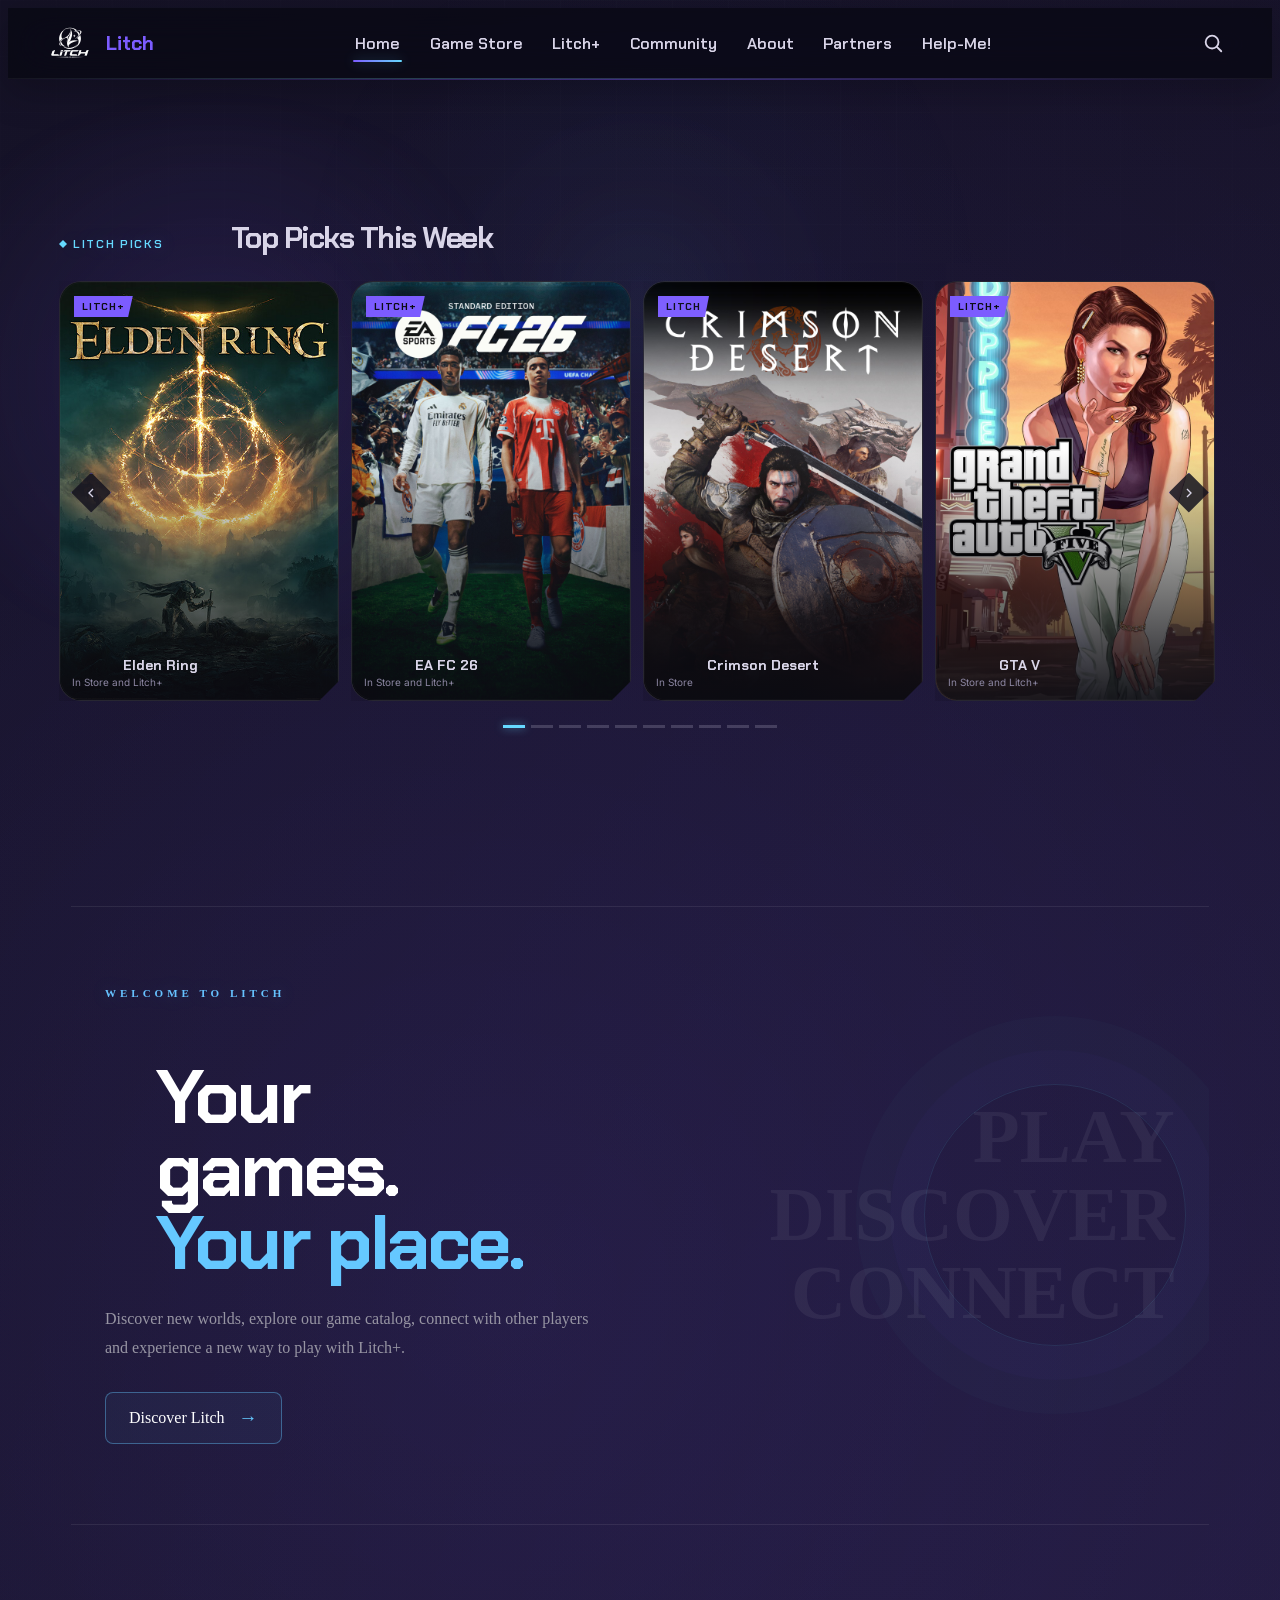
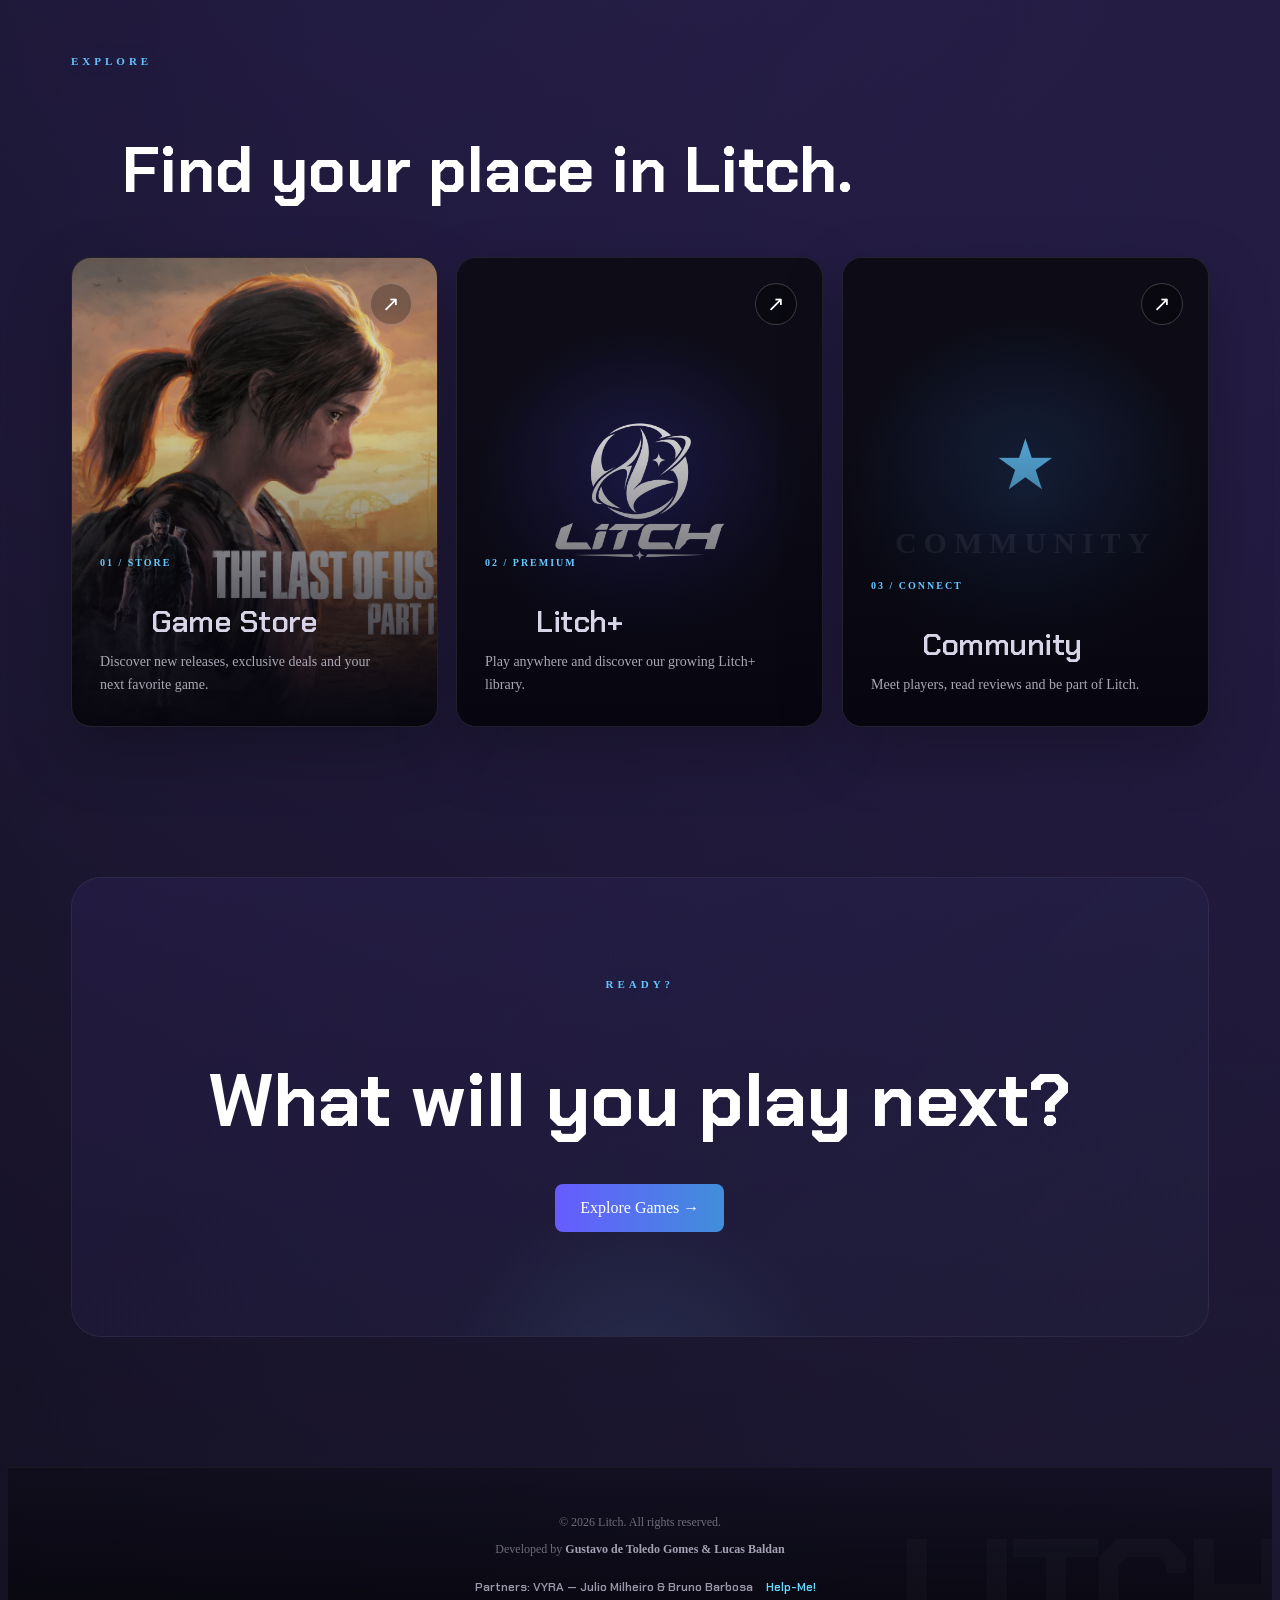
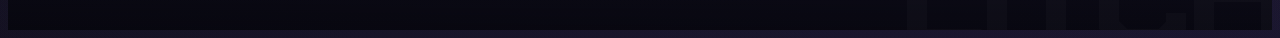
==== commit 90c40097: "chore: import large assets into Litch-VJS" ====
--- a/html/index.html
+++ b/html/index.html
@@ -23,7 +23,7 @@
 <header>
 
     <div class="header__brand">
-        <img src="https://raw.githubusercontent.com/lzkkj/Litch_Vers-oFinal/backup-litch-vjs-java/images/LitchLogo.png" alt="Litch logo">
+        <img src="../images/LitchLogo.png" alt="Litch logo">
         <h1 class="title">Litch</h1>
     </div>
 
@@ -423,7 +423,7 @@
 
 
             <img
-                src="https://raw.githubusercontent.com/lzkkj/Litch_Vers-oFinal/backup-litch-vjs-java/images/LitchLogo.png"
+                src="../images/LitchLogo.png"
                 alt="Litch+"
             >
 
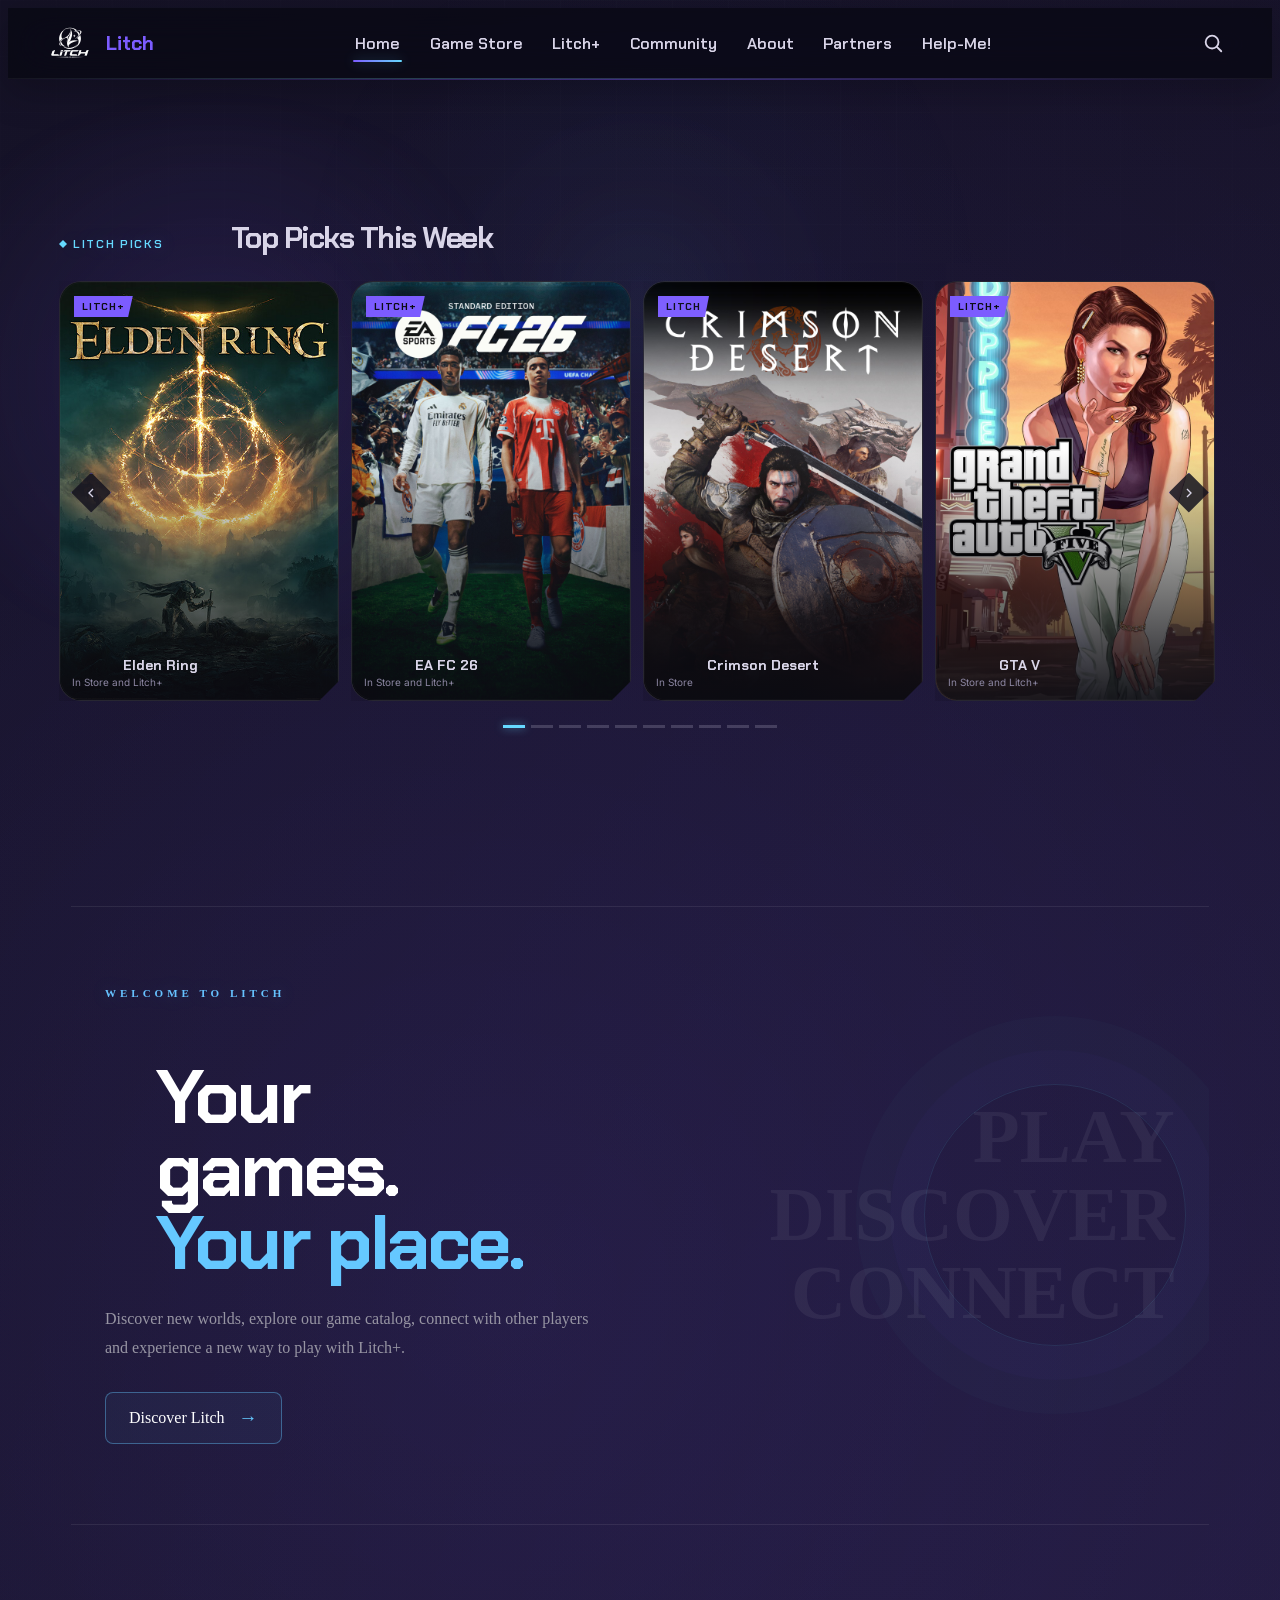
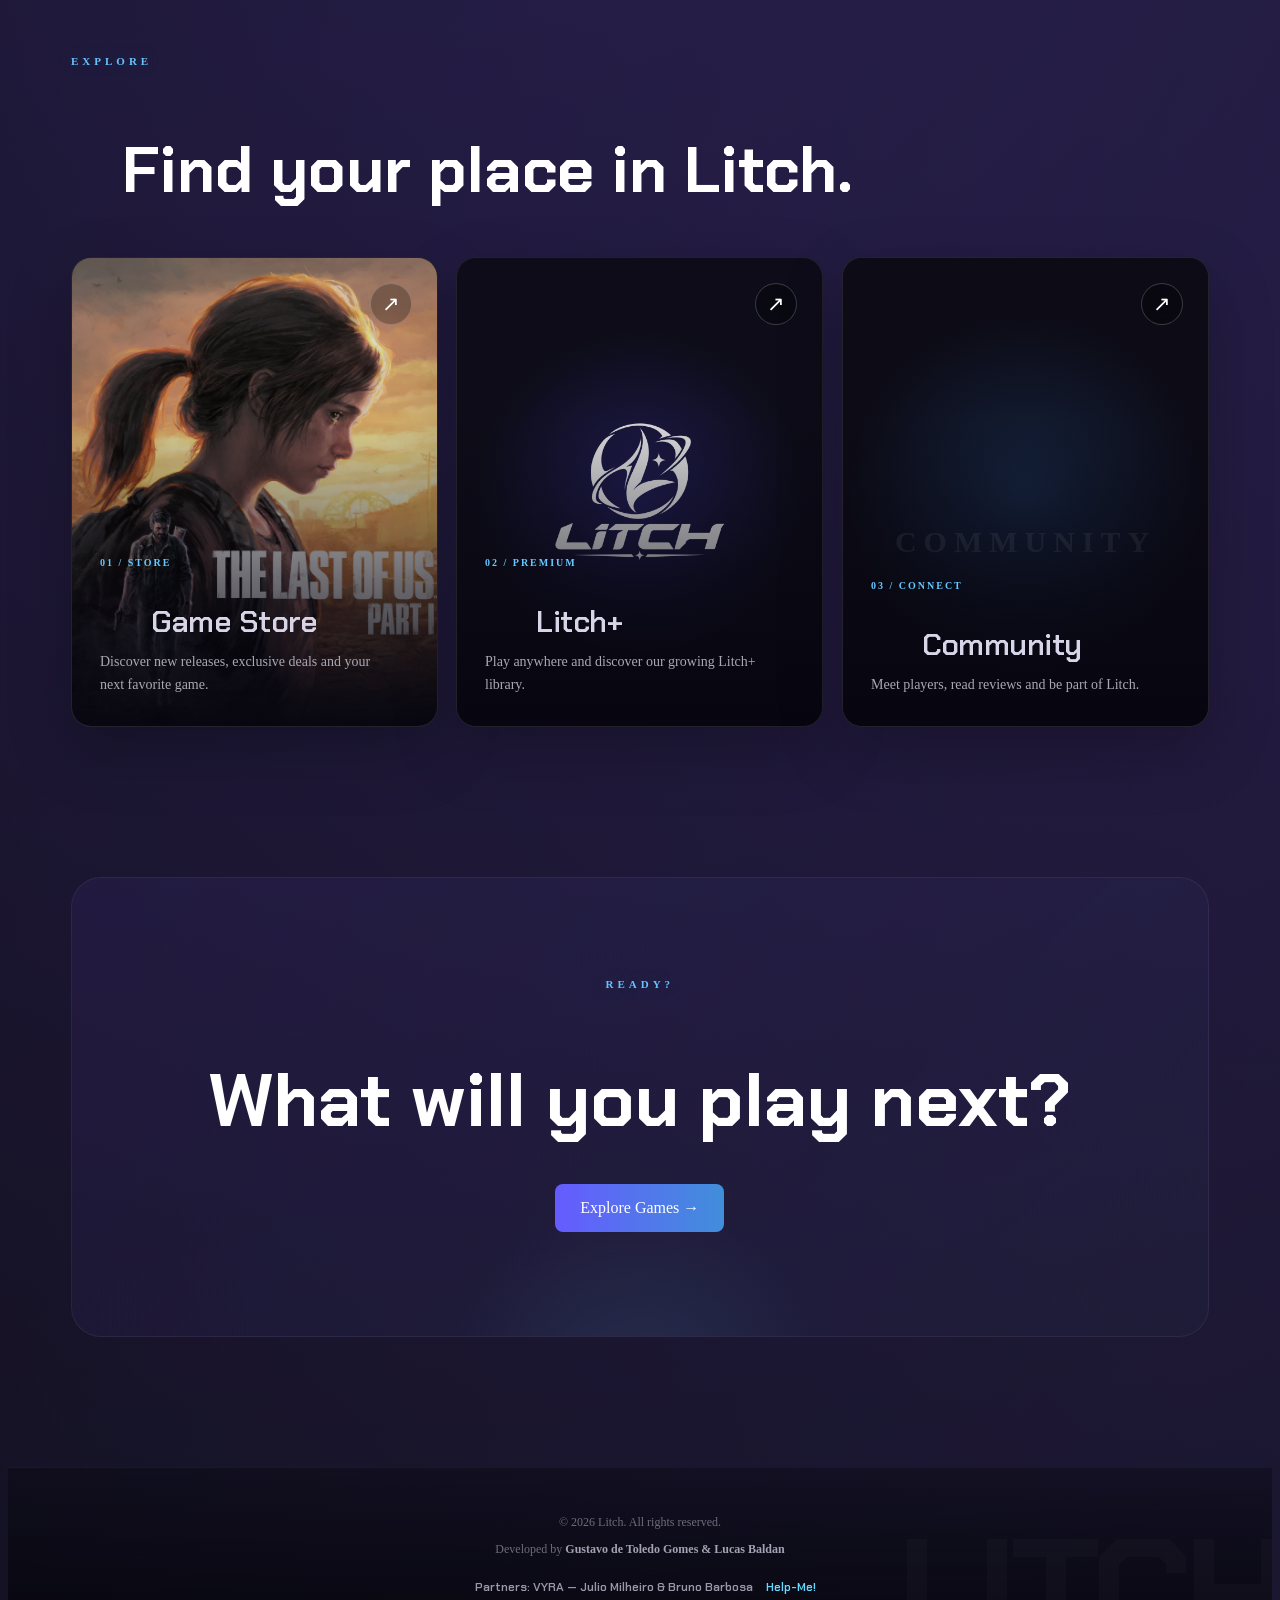
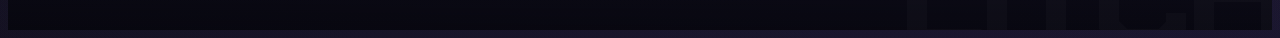
==== commit 89950131: "Update index.html" ====
--- a/html/index.html
+++ b/html/index.html
@@ -468,14 +468,19 @@
         >
 
 
-            <div class="home-community-visual">
-
-                <span>★</span>
-
-                <strong>
-                    COMMUNITY
-                </strong>
-
+             <div class="home-community-visual">
+                <span class="home-community-icon" aria-hidden="true">
+                <svg viewBox="0 0 24 24" fill="none">
+                <circle cx="12" cy="12" r="9"></circle>
+                <path d="M3 12h18"></path>
+                <path d="M12 3a13 13 0 0 1 0 18"></path>
+                <path d="M12 3a13 13 0 0 0 0 18"></path>
+                <path d="M6 7.5c1.5 1 3.8 1.5 6 1.5s4.5-.5 6-1.5"></path>
+                <path d="M6 16.5c1.5-1 3.8-1.5 6-1.5s4.5.5 6 1.5"></path>
+                </svg>
+                </span>
+            
+                <strong>COMMUNITY</strong>
             </div>
 
 
@@ -587,4 +592,4 @@
 <script src="../js/experience.js" defer></script>
 </body>
 
-</html>+</html>
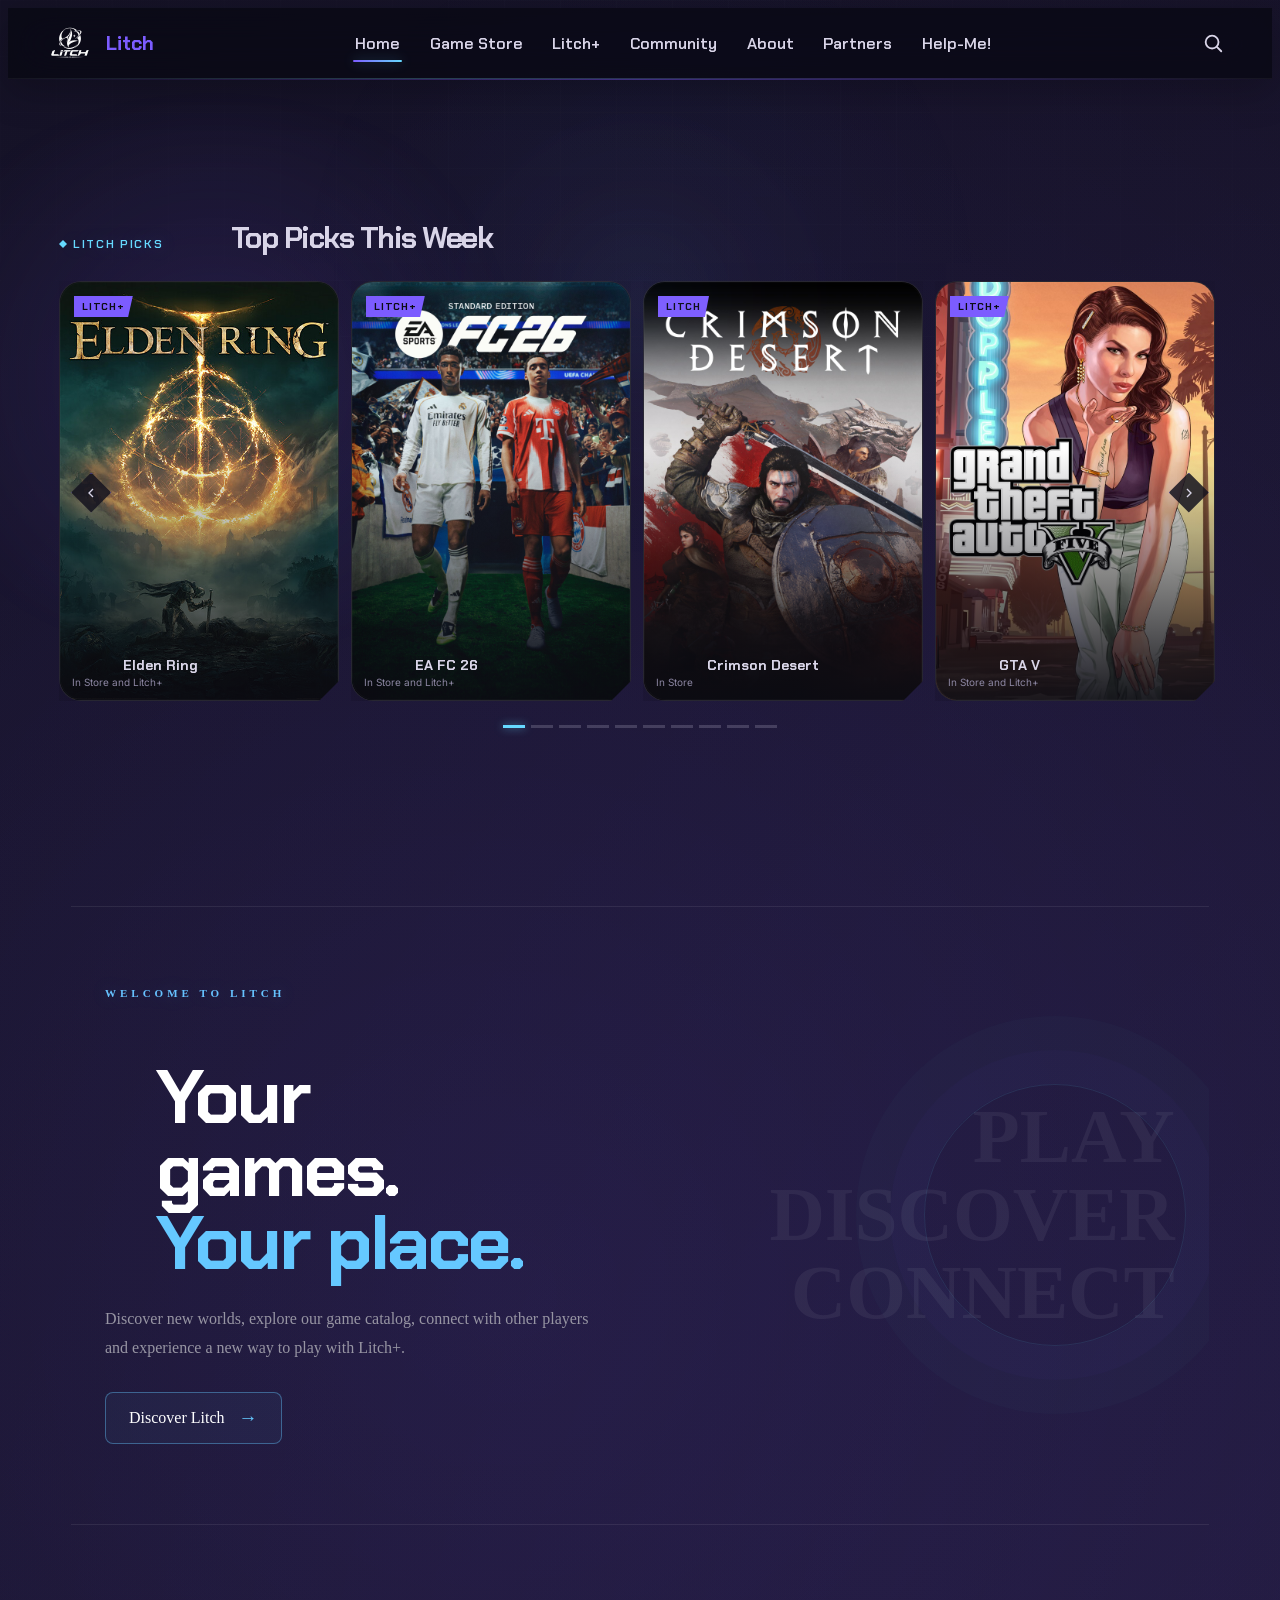
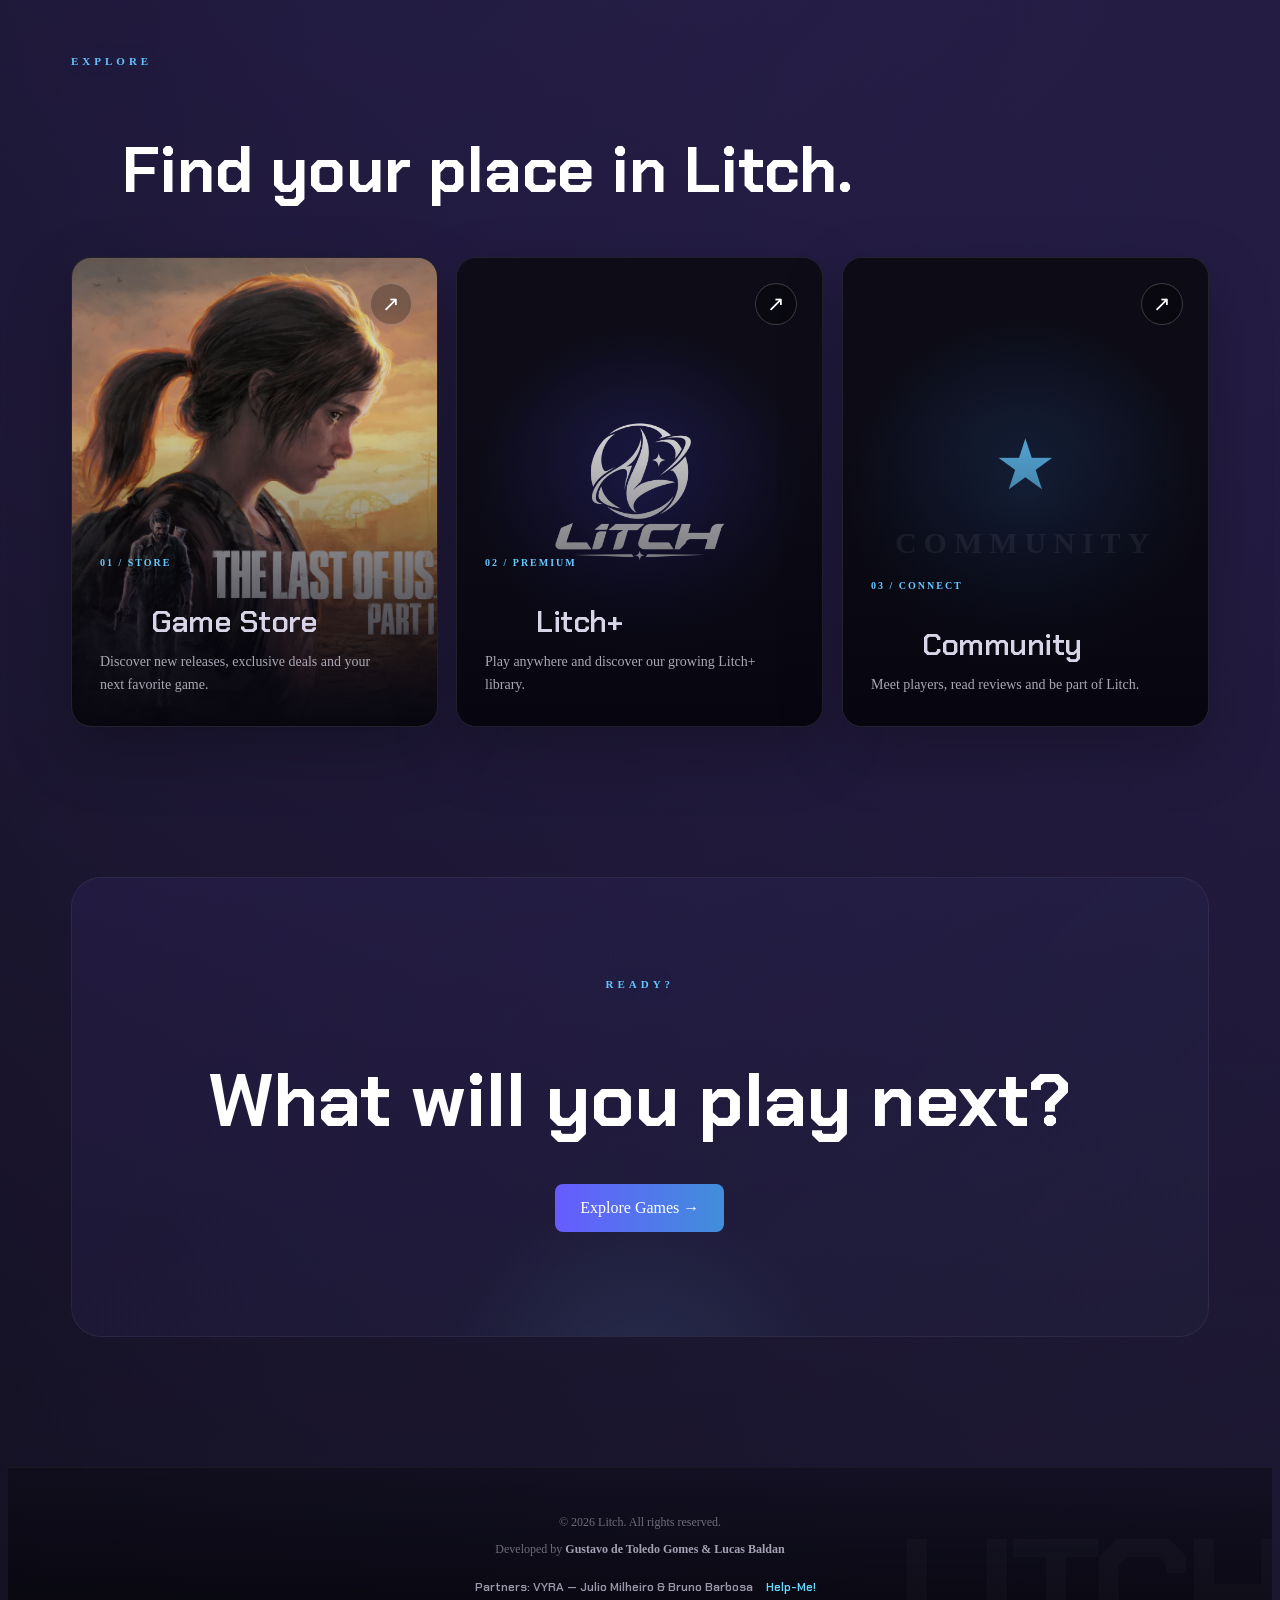
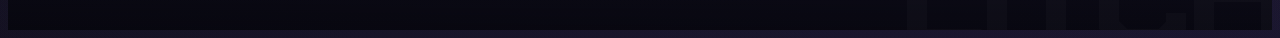
==== commit 3d02cc90: "sync: copia html/index.html da versão Litch VJS" ====
--- a/html/index.html
+++ b/html/index.html
@@ -468,19 +468,14 @@
         >
 
 
-             <div class="home-community-visual">
-                <span class="home-community-icon" aria-hidden="true">
-                <svg viewBox="0 0 24 24" fill="none">
-                <circle cx="12" cy="12" r="9"></circle>
-                <path d="M3 12h18"></path>
-                <path d="M12 3a13 13 0 0 1 0 18"></path>
-                <path d="M12 3a13 13 0 0 0 0 18"></path>
-                <path d="M6 7.5c1.5 1 3.8 1.5 6 1.5s4.5-.5 6-1.5"></path>
-                <path d="M6 16.5c1.5-1 3.8-1.5 6-1.5s4.5.5 6 1.5"></path>
-                </svg>
-                </span>
-            
-                <strong>COMMUNITY</strong>
+            <div class="home-community-visual">
+
+                <span>★</span>
+
+                <strong>
+                    COMMUNITY
+                </strong>
+
             </div>
 
 
@@ -592,4 +587,4 @@
 <script src="../js/experience.js" defer></script>
 </body>
 
-</html>
+</html>
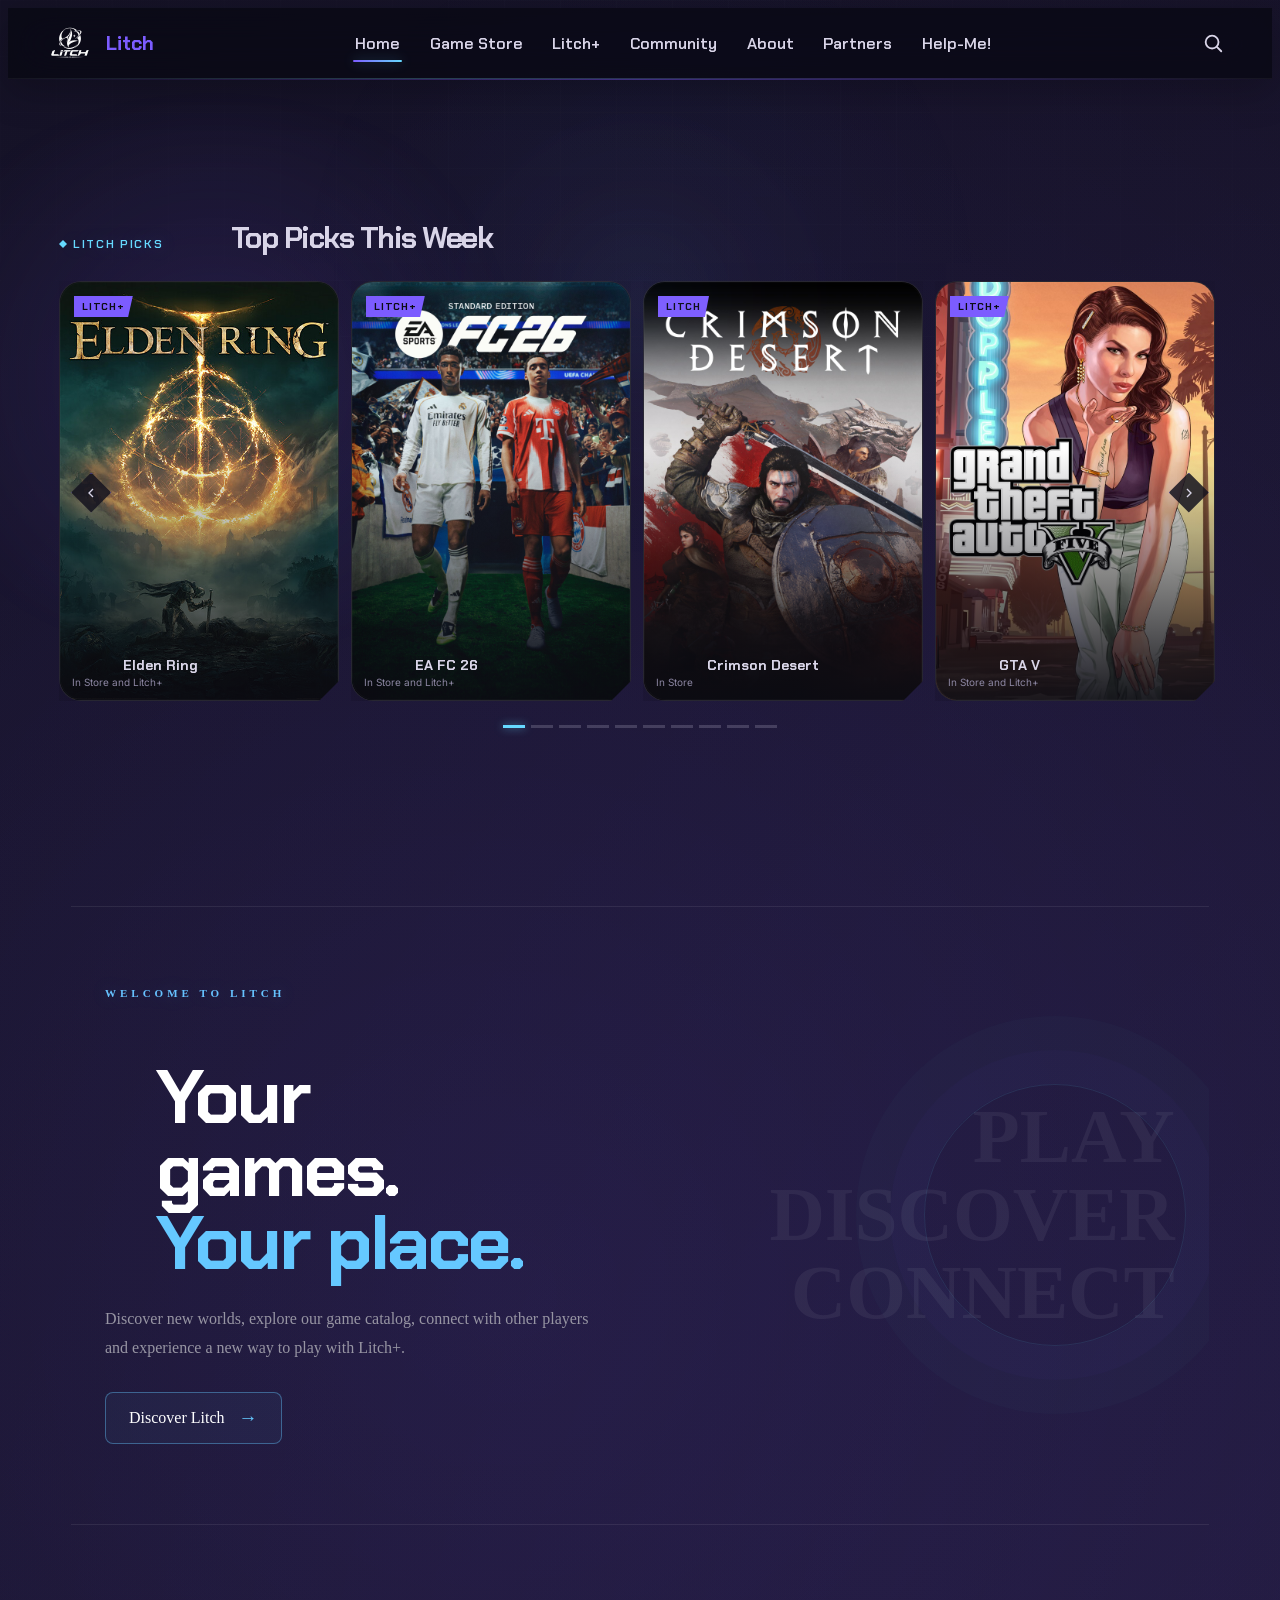
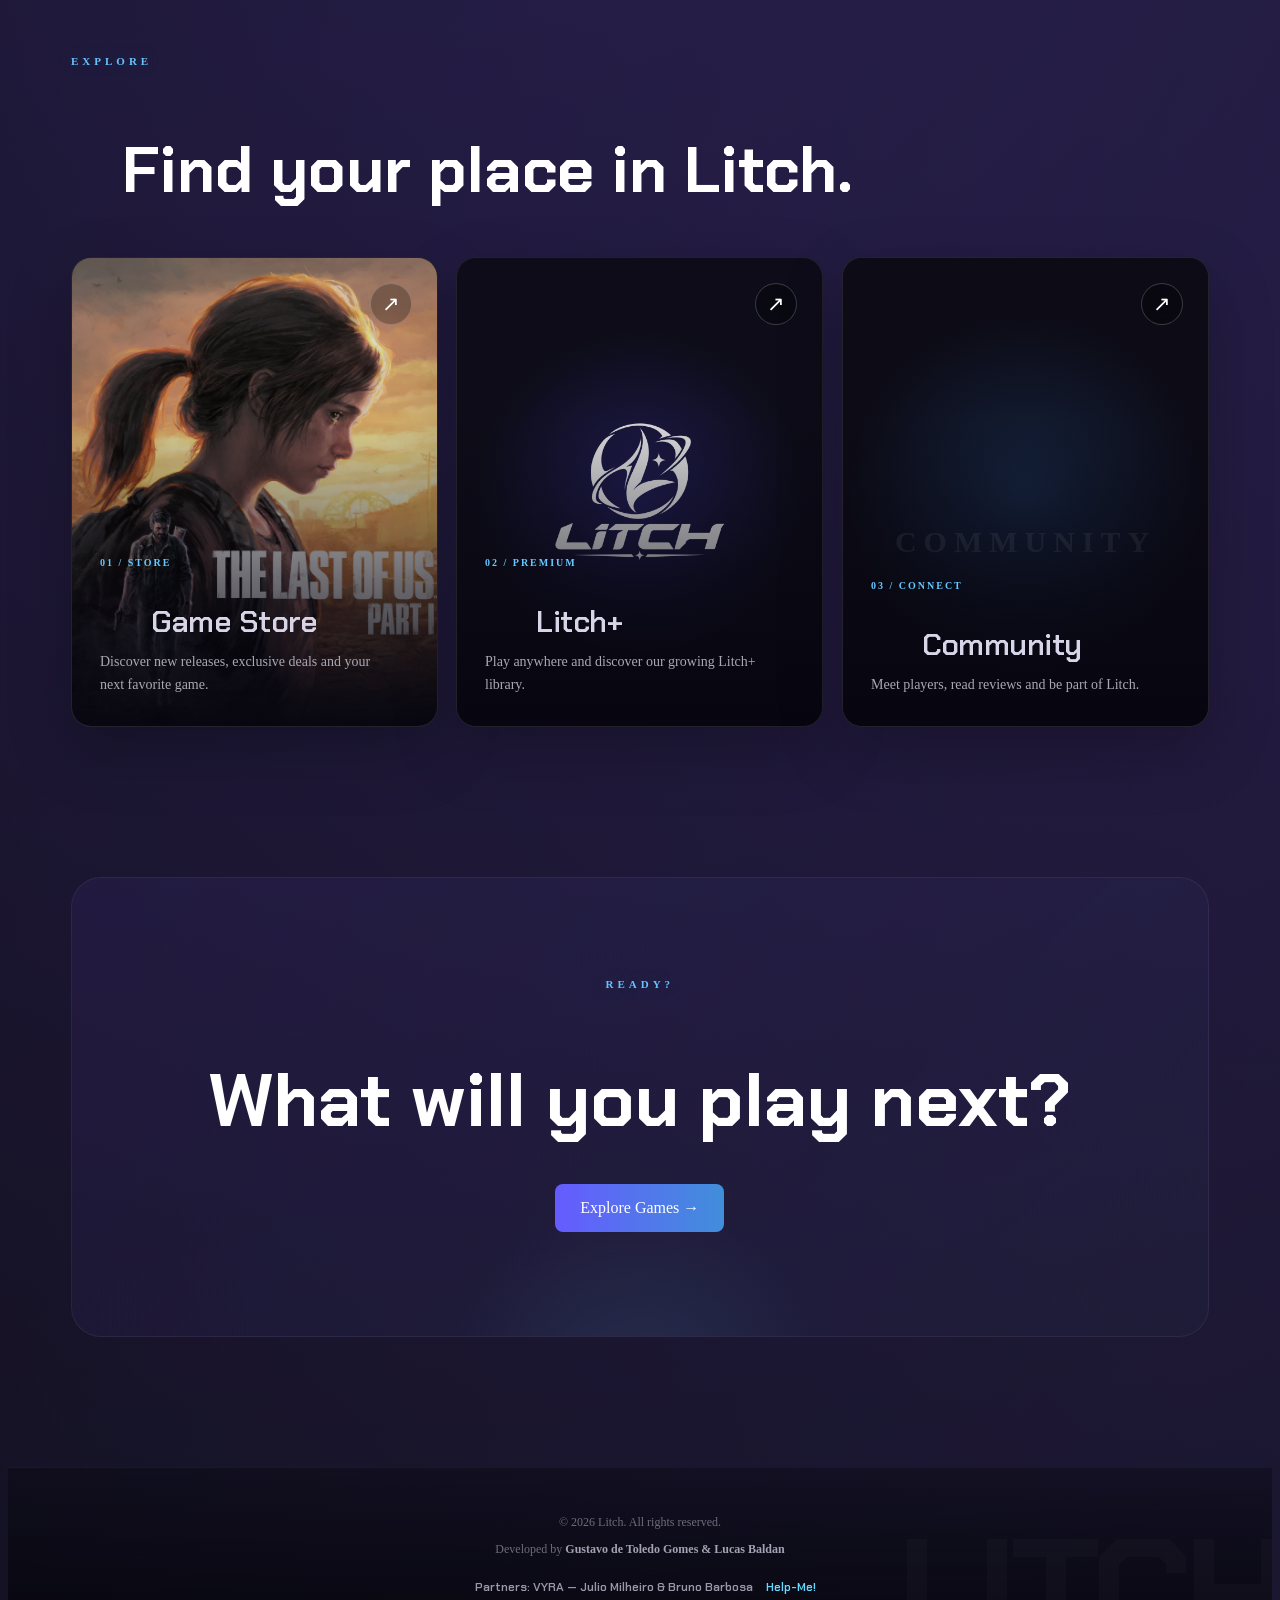
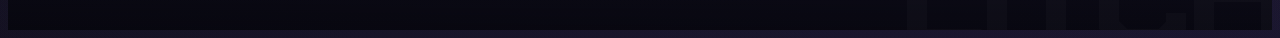
==== commit d47a60ef: "Update index.html" ====
--- a/html/index.html
+++ b/html/index.html
@@ -469,13 +469,20 @@
 
 
             <div class="home-community-visual">
-
-                <span>★</span>
-
-                <strong>
-                    COMMUNITY
-                </strong>
-
+            
+            <span class="community-globe">
+            <svg viewBox="0 0 24 24">
+            <circle cx="12" cy="12" r="9"></circle>
+            <path d="M3 12h18"></path>
+            <path d="M12 3c3 3.5 3 14.5 0 18"></path>
+            <path d="M12 3c-3 3.5-3 14.5 0 18"></path>
+            </svg>
+            </span>
+            
+            <strong>
+             COMMUNITY
+            </strong>
+            
             </div>
 
 
@@ -587,4 +594,4 @@
 <script src="../js/experience.js" defer></script>
 </body>
 
-</html>+</html>
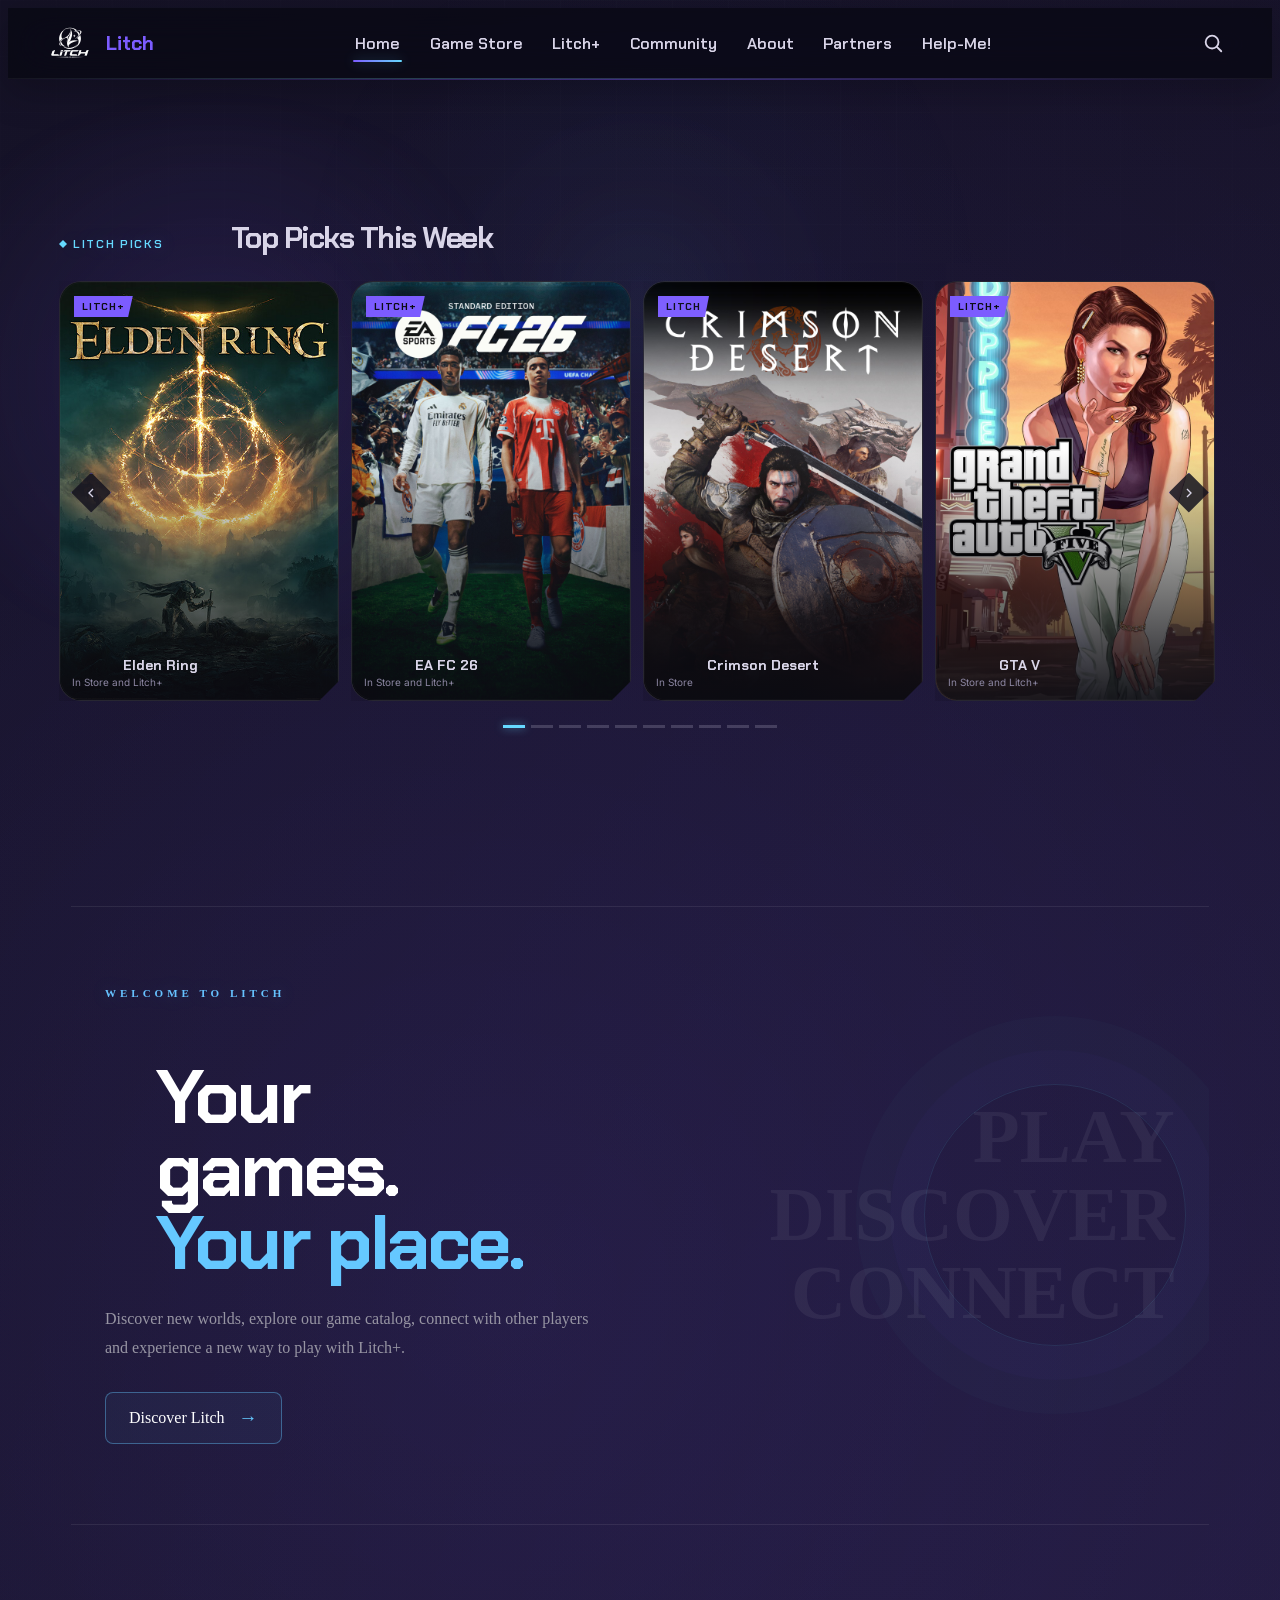
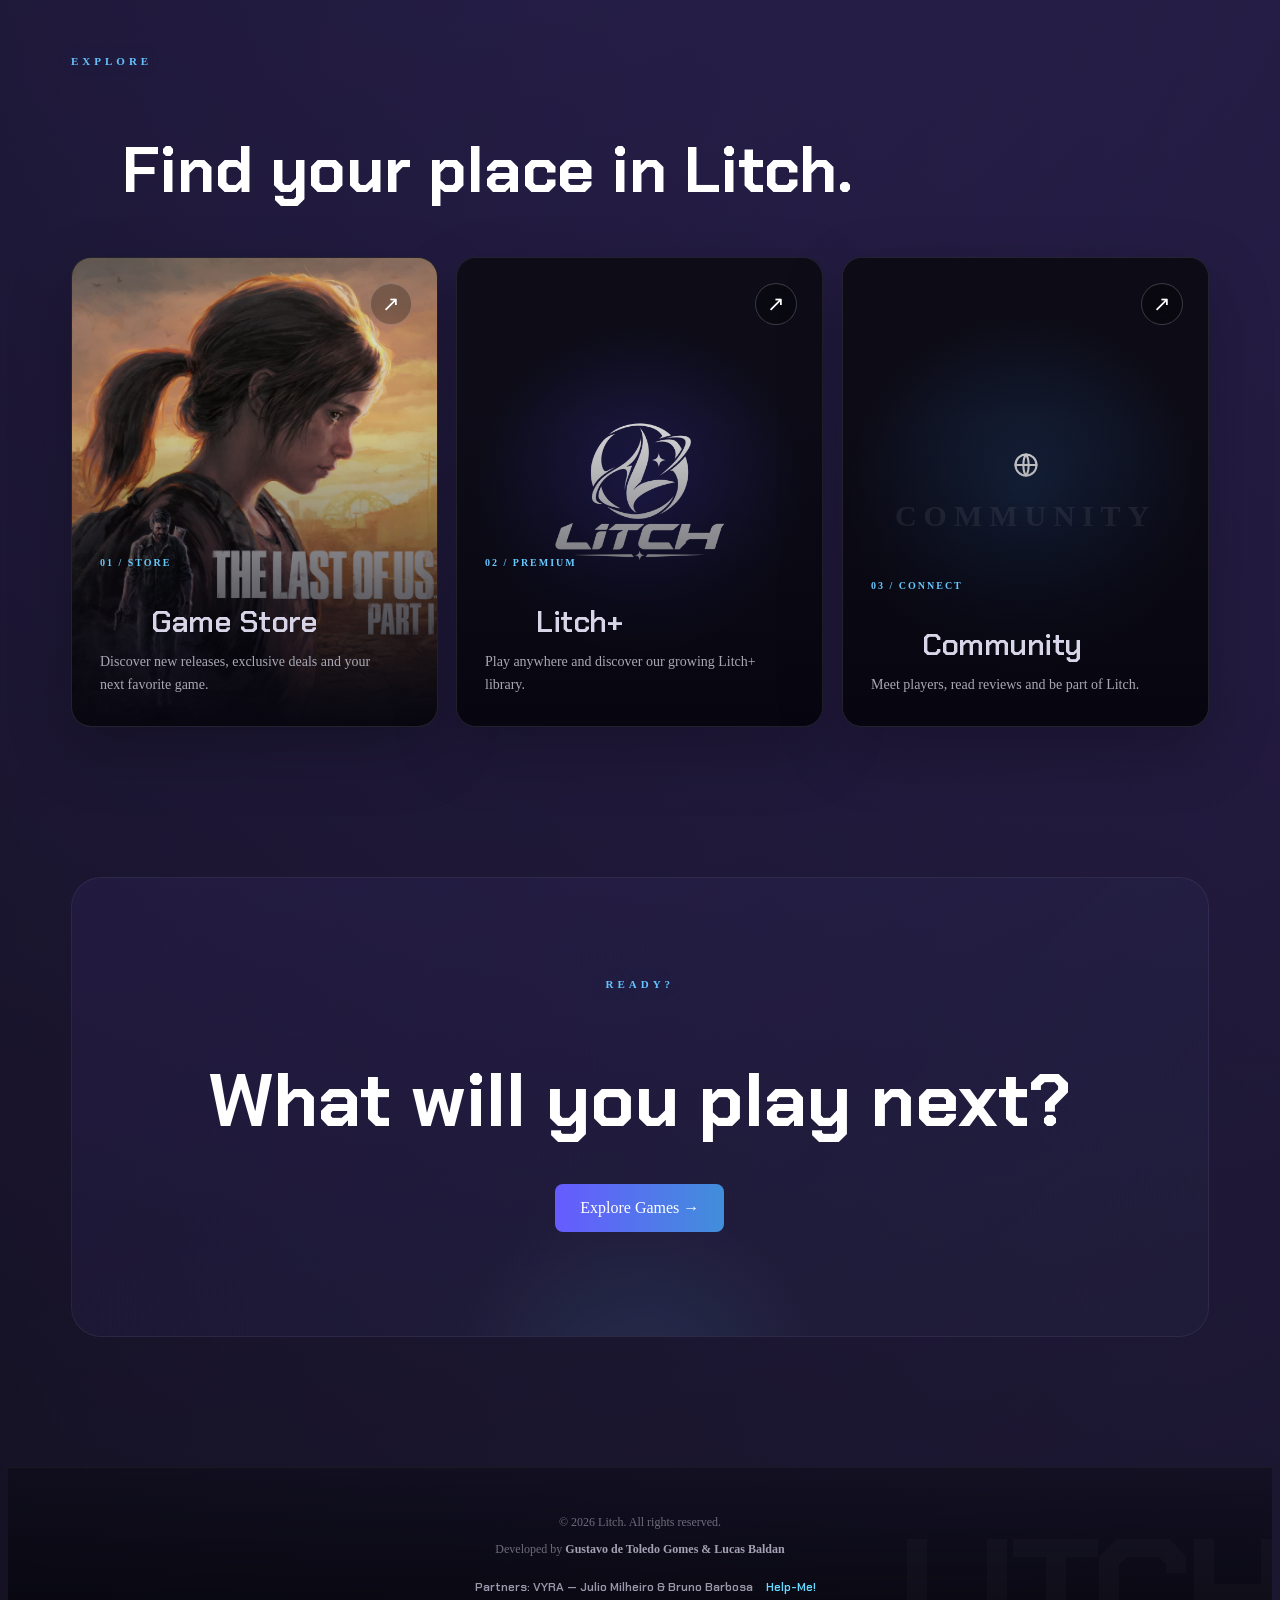
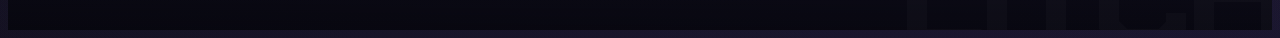
==== commit 8cb41d7e: "Update index.html" ====
--- a/html/index.html
+++ b/html/index.html
@@ -471,7 +471,7 @@
             <div class="home-community-visual">
             
             <span class="community-globe">
-            <svg viewBox="0 0 24 24">
+            <svg class="community-globe" viewBox="0 0 24 24" aria-hidden="true">
             <circle cx="12" cy="12" r="9"></circle>
             <path d="M3 12h18"></path>
             <path d="M12 3c3 3.5 3 14.5 0 18"></path>
--- a/css/style.css
+++ b/css/style.css
@@ -4605,4 +4605,21 @@
 .community-final a:hover {
     transform:
         translateY(-4px);
-}+}
+
+.community-globe {
+    display: flex;
+    align-items: center;
+    justify-content: center;
+}
+
+.community-globe svg {
+    width: 28px;
+    height: 28px;
+
+    fill: none;
+    stroke: white;
+    stroke-width: 1.8;
+    stroke-linecap: round;
+    stroke-linejoin: round;
+}
